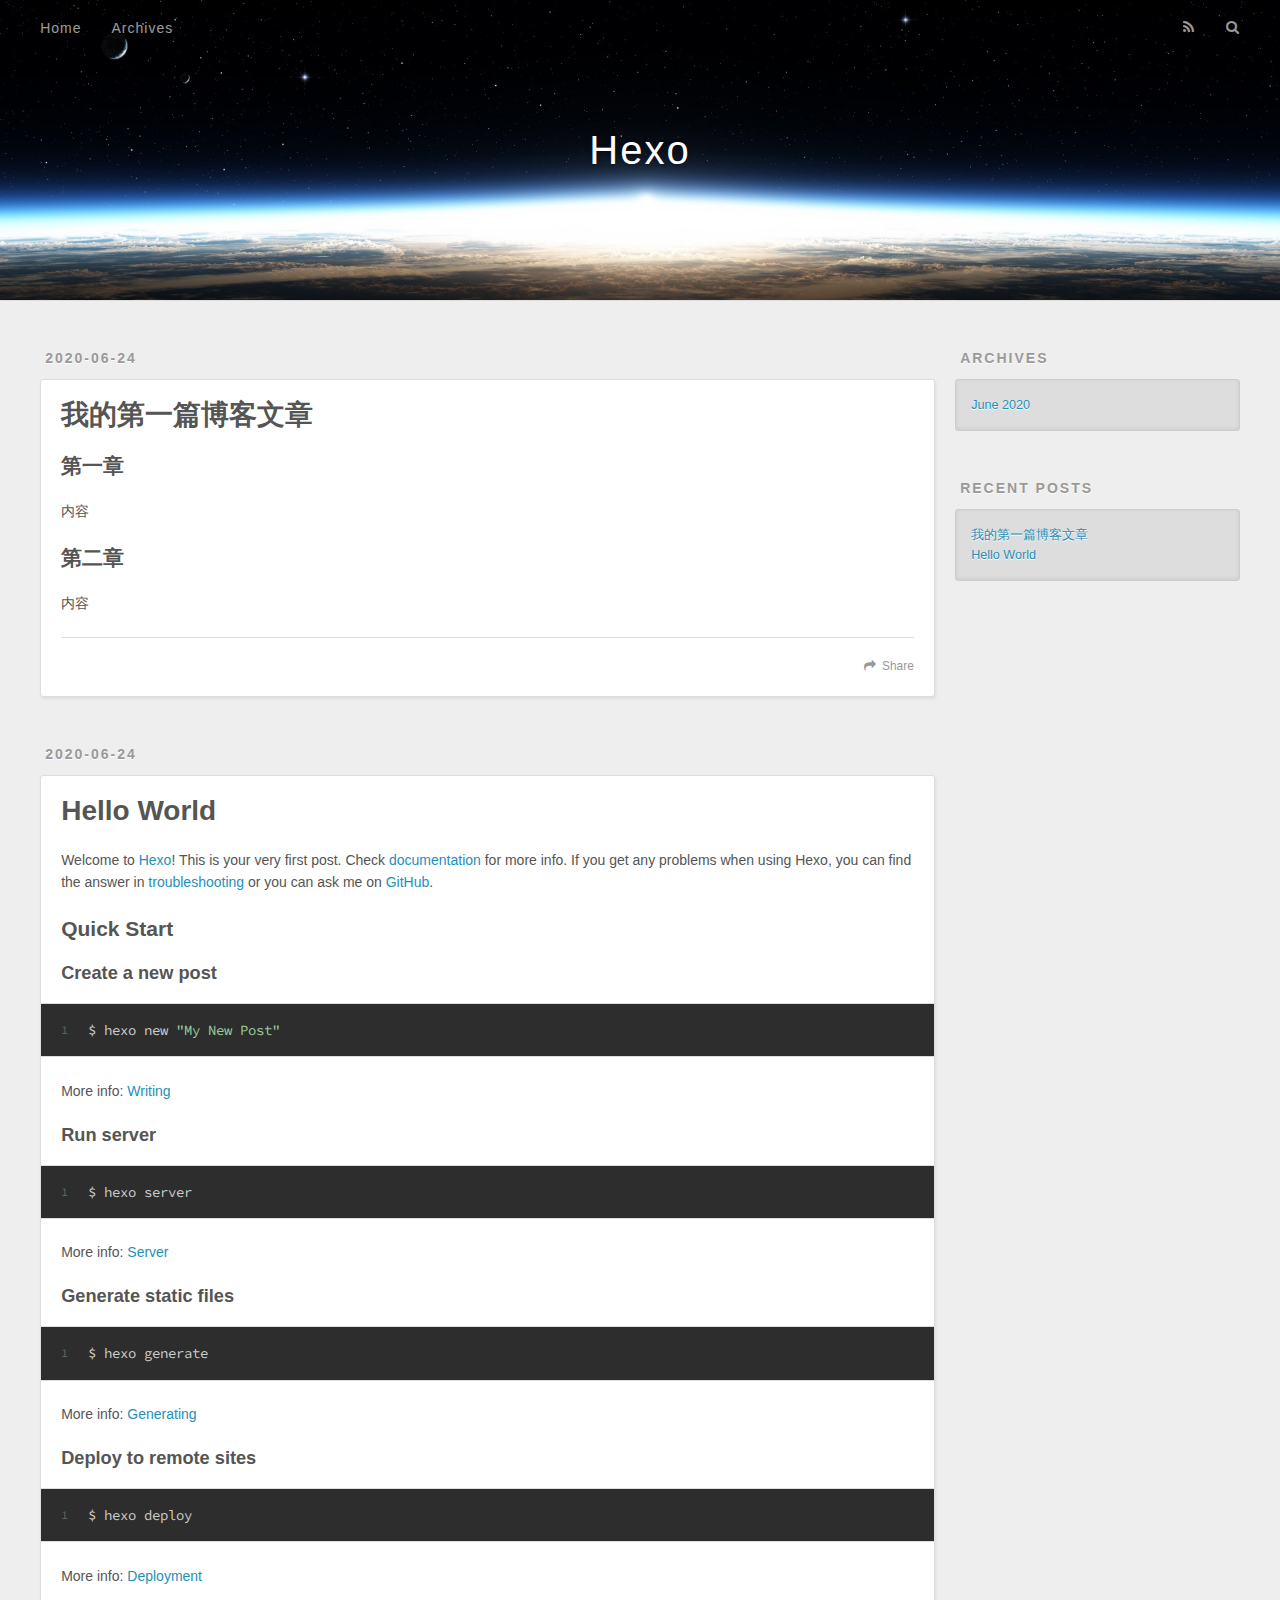
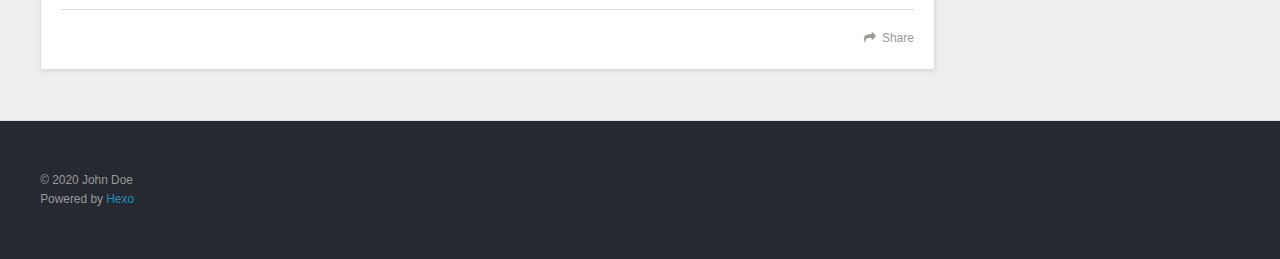
==== index.html @ 5ae136bf "Site updated: 2020-06-24 12:41:41" ====
<!DOCTYPE html>
<html>
<head>
  <meta charset="utf-8">
  

  
  <title>Hexo</title>
  <meta name="viewport" content="width=device-width, initial-scale=1, maximum-scale=1">
  <meta property="og:type" content="website">
<meta property="og:title" content="Hexo">
<meta property="og:url" content="http://yoursite.com/index.html">
<meta property="og:site_name" content="Hexo">
<meta property="og:locale" content="en_US">
<meta property="article:author" content="John Doe">
<meta name="twitter:card" content="summary">
  
    <link rel="alternate" href="/atom.xml" title="Hexo" type="application/atom+xml">
  
  
    <link rel="icon" href="/favicon.png">
  
  
    <link href="//fonts.googleapis.com/css?family=Source+Code+Pro" rel="stylesheet" type="text/css">
  
  
<link rel="stylesheet" href="/css/style.css">

<meta name="generator" content="Hexo 4.2.1"></head>

<body>
  <div id="container">
    <div id="wrap">
      <header id="header">
  <div id="banner"></div>
  <div id="header-outer" class="outer">
    <div id="header-title" class="inner">
      <h1 id="logo-wrap">
        <a href="/" id="logo">Hexo</a>
      </h1>
      
    </div>
    <div id="header-inner" class="inner">
      <nav id="main-nav">
        <a id="main-nav-toggle" class="nav-icon"></a>
        
          <a class="main-nav-link" href="/">Home</a>
        
          <a class="main-nav-link" href="/archives">Archives</a>
        
      </nav>
      <nav id="sub-nav">
        
          <a id="nav-rss-link" class="nav-icon" href="/atom.xml" title="RSS Feed"></a>
        
        <a id="nav-search-btn" class="nav-icon" title="Search"></a>
      </nav>
      <div id="search-form-wrap">
        <form action="//google.com/search" method="get" accept-charset="UTF-8" class="search-form"><input type="search" name="q" class="search-form-input" placeholder="Search"><button type="submit" class="search-form-submit">&#xF002;</button><input type="hidden" name="sitesearch" value="http://yoursite.com"></form>
      </div>
    </div>
  </div>
</header>
      <div class="outer">
        <section id="main">
  
    <article id="post-我的第一篇博客文章" class="article article-type-post" itemscope itemprop="blogPost">
  <div class="article-meta">
    <a href="/2020/06/24/%E6%88%91%E7%9A%84%E7%AC%AC%E4%B8%80%E7%AF%87%E5%8D%9A%E5%AE%A2%E6%96%87%E7%AB%A0/" class="article-date">
  <time datetime="2020-06-24T04:24:06.000Z" itemprop="datePublished">2020-06-24</time>
</a>
    
  </div>
  <div class="article-inner">
    
    
      <header class="article-header">
        
  
    <h1 itemprop="name">
      <a class="article-title" href="/2020/06/24/%E6%88%91%E7%9A%84%E7%AC%AC%E4%B8%80%E7%AF%87%E5%8D%9A%E5%AE%A2%E6%96%87%E7%AB%A0/">我的第一篇博客文章</a>
    </h1>
  

      </header>
    
    <div class="article-entry" itemprop="articleBody">
      
        <h2 id="第一章"><a href="#第一章" class="headerlink" title="第一章"></a>第一章</h2><p>内容</p>
<h2 id="第二章"><a href="#第二章" class="headerlink" title="第二章"></a>第二章</h2><p>内容</p>

      
    </div>
    <footer class="article-footer">
      <a data-url="http://yoursite.com/2020/06/24/%E6%88%91%E7%9A%84%E7%AC%AC%E4%B8%80%E7%AF%87%E5%8D%9A%E5%AE%A2%E6%96%87%E7%AB%A0/" data-id="ckbsuvhd70000g0tp2u8ted35" class="article-share-link">Share</a>
      
      
    </footer>
  </div>
  
</article>


  
    <article id="post-hello-world" class="article article-type-post" itemscope itemprop="blogPost">
  <div class="article-meta">
    <a href="/2020/06/24/hello-world/" class="article-date">
  <time datetime="2020-06-24T04:19:23.291Z" itemprop="datePublished">2020-06-24</time>
</a>
    
  </div>
  <div class="article-inner">
    
    
      <header class="article-header">
        
  
    <h1 itemprop="name">
      <a class="article-title" href="/2020/06/24/hello-world/">Hello World</a>
    </h1>
  

      </header>
    
    <div class="article-entry" itemprop="articleBody">
      
        <p>Welcome to <a href="https://hexo.io/" target="_blank" rel="noopener">Hexo</a>! This is your very first post. Check <a href="https://hexo.io/docs/" target="_blank" rel="noopener">documentation</a> for more info. If you get any problems when using Hexo, you can find the answer in <a href="https://hexo.io/docs/troubleshooting.html" target="_blank" rel="noopener">troubleshooting</a> or you can ask me on <a href="https://github.com/hexojs/hexo/issues" target="_blank" rel="noopener">GitHub</a>.</p>
<h2 id="Quick-Start"><a href="#Quick-Start" class="headerlink" title="Quick Start"></a>Quick Start</h2><h3 id="Create-a-new-post"><a href="#Create-a-new-post" class="headerlink" title="Create a new post"></a>Create a new post</h3><figure class="highlight bash"><table><tr><td class="gutter"><pre><span class="line">1</span><br></pre></td><td class="code"><pre><span class="line">$ hexo new <span class="string">"My New Post"</span></span><br></pre></td></tr></table></figure>

<p>More info: <a href="https://hexo.io/docs/writing.html" target="_blank" rel="noopener">Writing</a></p>
<h3 id="Run-server"><a href="#Run-server" class="headerlink" title="Run server"></a>Run server</h3><figure class="highlight bash"><table><tr><td class="gutter"><pre><span class="line">1</span><br></pre></td><td class="code"><pre><span class="line">$ hexo server</span><br></pre></td></tr></table></figure>

<p>More info: <a href="https://hexo.io/docs/server.html" target="_blank" rel="noopener">Server</a></p>
<h3 id="Generate-static-files"><a href="#Generate-static-files" class="headerlink" title="Generate static files"></a>Generate static files</h3><figure class="highlight bash"><table><tr><td class="gutter"><pre><span class="line">1</span><br></pre></td><td class="code"><pre><span class="line">$ hexo generate</span><br></pre></td></tr></table></figure>

<p>More info: <a href="https://hexo.io/docs/generating.html" target="_blank" rel="noopener">Generating</a></p>
<h3 id="Deploy-to-remote-sites"><a href="#Deploy-to-remote-sites" class="headerlink" title="Deploy to remote sites"></a>Deploy to remote sites</h3><figure class="highlight bash"><table><tr><td class="gutter"><pre><span class="line">1</span><br></pre></td><td class="code"><pre><span class="line">$ hexo deploy</span><br></pre></td></tr></table></figure>

<p>More info: <a href="https://hexo.io/docs/one-command-deployment.html" target="_blank" rel="noopener">Deployment</a></p>

      
    </div>
    <footer class="article-footer">
      <a data-url="http://yoursite.com/2020/06/24/hello-world/" data-id="ckbsuvhf20001g0tpdtbhhlde" class="article-share-link">Share</a>
      
      
    </footer>
  </div>
  
</article>


  


</section>
        
          <aside id="sidebar">
  
    

  
    

  
    
  
    
  <div class="widget-wrap">
    <h3 class="widget-title">Archives</h3>
    <div class="widget">
      <ul class="archive-list"><li class="archive-list-item"><a class="archive-list-link" href="/archives/2020/06/">June 2020</a></li></ul>
    </div>
  </div>


  
    
  <div class="widget-wrap">
    <h3 class="widget-title">Recent Posts</h3>
    <div class="widget">
      <ul>
        
          <li>
            <a href="/2020/06/24/%E6%88%91%E7%9A%84%E7%AC%AC%E4%B8%80%E7%AF%87%E5%8D%9A%E5%AE%A2%E6%96%87%E7%AB%A0/">我的第一篇博客文章</a>
          </li>
        
          <li>
            <a href="/2020/06/24/hello-world/">Hello World</a>
          </li>
        
      </ul>
    </div>
  </div>

  
</aside>
        
      </div>
      <footer id="footer">
  
  <div class="outer">
    <div id="footer-info" class="inner">
      &copy; 2020 John Doe<br>
      Powered by <a href="http://hexo.io/" target="_blank">Hexo</a>
    </div>
  </div>
</footer>
    </div>
    <nav id="mobile-nav">
  
    <a href="/" class="mobile-nav-link">Home</a>
  
    <a href="/archives" class="mobile-nav-link">Archives</a>
  
</nav>
    

<script src="//ajax.googleapis.com/ajax/libs/jquery/2.0.3/jquery.min.js"></script>


  
<link rel="stylesheet" href="/fancybox/jquery.fancybox.css">

  
<script src="/fancybox/jquery.fancybox.pack.js"></script>




<script src="/js/script.js"></script>




  </div>
</body>
</html>
---- css/style.css ----
body {
  width: 100%;
}
body:before,
body:after {
  content: "";
  display: table;
}
body:after {
  clear: both;
}
html,
body,
div,
span,
applet,
object,
iframe,
h1,
h2,
h3,
h4,
h5,
h6,
p,
blockquote,
pre,
a,
abbr,
acronym,
address,
big,
cite,
code,
del,
dfn,
em,
img,
ins,
kbd,
q,
s,
samp,
small,
strike,
strong,
sub,
sup,
tt,
var,
dl,
dt,
dd,
ol,
ul,
li,
fieldset,
form,
label,
legend,
table,
caption,
tbody,
tfoot,
thead,
tr,
th,
td {
  margin: 0;
  padding: 0;
  border: 0;
  outline: 0;
  font-weight: inherit;
  font-style: inherit;
  font-family: inherit;
  font-size: 100%;
  vertical-align: baseline;
}
body {
  line-height: 1;
  color: #000;
  background: #fff;
}
ol,
ul {
  list-style: none;
}
table {
  border-collapse: separate;
  border-spacing: 0;
  vertical-align: middle;
}
caption,
th,
td {
  text-align: left;
  font-weight: normal;
  vertical-align: middle;
}
a img {
  border: none;
}
input,
button {
  margin: 0;
  padding: 0;
}
input::-moz-focus-inner,
button::-moz-focus-inner {
  border: 0;
  padding: 0;
}
@font-face {
  font-family: FontAwesome;
  font-style: normal;
  font-weight: normal;
  src: url("fonts/fontawesome-webfont.eot?v=#4.0.3");
  src: url("fonts/fontawesome-webfont.eot?#iefix&v=#4.0.3") format("embedded-opentype"), url("fonts/fontawesome-webfont.woff?v=#4.0.3") format("woff"), url("fonts/fontawesome-webfont.ttf?v=#4.0.3") format("truetype"), url("fonts/fontawesome-webfont.svg#fontawesomeregular?v=#4.0.3") format("svg");
}
html,
body,
#container {
  height: 100%;
}
body {
  background: #eee;
  font: 14px -apple-system, BlinkMacSystemFont, "Segoe UI", "Roboto", "Oxygen", "Ubuntu", "Cantarell", "Fira Sans", "Droid Sans", "Helvetica Neue", sans-serif;
  -webkit-text-size-adjust: 100%;
}
.outer {
  max-width: 1220px;
  margin: 0 auto;
  padding: 0 20px;
}
.outer:before,
.outer:after {
  content: "";
  display: table;
}
.outer:after {
  clear: both;
}
.inner {
  display: inline;
  float: left;
  width: 98.33333333333333%;
  margin: 0 0.833333333333333%;
}
.left,
.alignleft {
  float: left;
}
.right,
.alignright {
  float: right;
}
.clear {
  clear: both;
}
#container {
  position: relative;
}
.mobile-nav-on {
  overflow: hidden;
}
#wrap {
  height: 100%;
  width: 100%;
  position: absolute;
  top: 0;
  left: 0;
  -webkit-transition: 0.2s ease-out;
  -moz-transition: 0.2s ease-out;
  -ms-transition: 0.2s ease-out;
  transition: 0.2s ease-out;
  z-index: 1;
  background: #eee;
}
.mobile-nav-on #wrap {
  left: 280px;
}
@media screen and (min-width: 768px) {
  #main {
    display: inline;
    float: left;
    width: 73.33333333333333%;
    margin: 0 0.833333333333333%;
  }
}
.article-date,
.article-category-link,
.archive-year,
.widget-title {
  text-decoration: none;
  text-transform: uppercase;
  letter-spacing: 2px;
  color: #999;
  margin-bottom: 1em;
  margin-left: 5px;
  line-height: 1em;
  text-shadow: 0 1px #fff;
  font-weight: bold;
}
.article-inner,
.archive-article-inner {
  background: #fff;
  -webkit-box-shadow: 1px 2px 3px #ddd;
  box-shadow: 1px 2px 3px #ddd;
  border: 1px solid #ddd;
  border-radius: 3px;
}
.article-entry h1,
.widget h1 {
  font-size: 2em;
}
.article-entry h2,
.widget h2 {
  font-size: 1.5em;
}
.article-entry h3,
.widget h3 {
  font-size: 1.3em;
}
.article-entry h4,
.widget h4 {
  font-size: 1.2em;
}
.article-entry h5,
.widget h5 {
  font-size: 1em;
}
.article-entry h6,
.widget h6 {
  font-size: 1em;
  color: #999;
}
.article-entry hr,
.widget hr {
  border: 1px dashed #ddd;
}
.article-entry strong,
.widget strong {
  font-weight: bold;
}
.article-entry em,
.widget em,
.article-entry cite,
.widget cite {
  font-style: italic;
}
.article-entry sup,
.widget sup,
.article-entry sub,
.widget sub {
  font-size: 0.75em;
  line-height: 0;
  position: relative;
  vertical-align: baseline;
}
.article-entry sup,
.widget sup {
  top: -0.5em;
}
.article-entry sub,
.widget sub {
  bottom: -0.2em;
}
.article-entry small,
.widget small {
  font-size: 0.85em;
}
.article-entry acronym,
.widget acronym,
.article-entry abbr,
.widget abbr {
  border-bottom: 1px dotted;
}
.article-entry ul,
.widget ul,
.article-entry ol,
.widget ol,
.article-entry dl,
.widget dl {
  margin: 0 20px;
  line-height: 1.6em;
}
.article-entry ul ul,
.widget ul ul,
.article-entry ol ul,
.widget ol ul,
.article-entry ul ol,
.widget ul ol,
.article-entry ol ol,
.widget ol ol {
  margin-top: 0;
  margin-bottom: 0;
}
.article-entry ul,
.widget ul {
  list-style: disc;
}
.article-entry ol,
.widget ol {
  list-style: decimal;
}
.article-entry dt,
.widget dt {
  font-weight: bold;
}
#header {
  height: 300px;
  position: relative;
  border-bottom: 1px solid #ddd;
}
#header:before,
#header:after {
  content: "";
  position: absolute;
  left: 0;
  right: 0;
  height: 40px;
}
#header:before {
  top: 0;
  background: -webkit-linear-gradient(rgba(0,0,0,0.2), transparent);
  background: -moz-linear-gradient(rgba(0,0,0,0.2), transparent);
  background: -ms-linear-gradient(rgba(0,0,0,0.2), transparent);
  background: linear-gradient(rgba(0,0,0,0.2), transparent);
}
#header:after {
  bottom: 0;
  background: -webkit-linear-gradient(transparent, rgba(0,0,0,0.2));
  background: -moz-linear-gradient(transparent, rgba(0,0,0,0.2));
  background: -ms-linear-gradient(transparent, rgba(0,0,0,0.2));
  background: linear-gradient(transparent, rgba(0,0,0,0.2));
}
#header-outer {
  height: 100%;
  position: relative;
}
#header-inner {
  position: relative;
  overflow: hidden;
}
#banner {
  position: absolute;
  top: 0;
  left: 0;
  width: 100%;
  height: 100%;
  background: url("images/banner.jpg") center #000;
  -webkit-background-size: cover;
  -moz-background-size: cover;
  background-size: cover;
  z-index: -1;
}
#header-title {
  text-align: center;
  height: 40px;
  position: absolute;
  top: 50%;
  left: 0;
  margin-top: -20px;
}
#logo,
#subtitle {
  text-decoration: none;
  color: #fff;
  font-weight: 300;
  text-shadow: 0 1px 4px rgba(0,0,0,0.3);
}
#logo {
  font-size: 40px;
  line-height: 40px;
  letter-spacing: 2px;
}
#subtitle {
  font-size: 16px;
  line-height: 16px;
  letter-spacing: 1px;
}
#subtitle-wrap {
  margin-top: 16px;
}
#main-nav {
  float: left;
  margin-left: -15px;
}
.nav-icon,
.main-nav-link {
  float: left;
  color: #fff;
  opacity: 0.6;
  text-decoration: none;
  text-shadow: 0 1px rgba(0,0,0,0.2);
  -webkit-transition: opacity 0.2s;
  -moz-transition: opacity 0.2s;
  -ms-transition: opacity 0.2s;
  transition: opacity 0.2s;
  display: block;
  padding: 20px 15px;
}
.nav-icon:hover,
.main-nav-link:hover {
  opacity: 1;
}
.nav-icon {
  font-family: FontAwesome;
  text-align: center;
  font-size: 14px;
  width: 14px;
  height: 14px;
  padding: 20px 15px;
  position: relative;
  cursor: pointer;
}
.main-nav-link {
  font-weight: 300;
  letter-spacing: 1px;
}
@media screen and (max-width: 479px) {
  .main-nav-link {
    display: none;
  }
}
#main-nav-toggle {
  display: none;
}
#main-nav-toggle:before {
  content: "\f0c9";
}
@media screen and (max-width: 479px) {
  #main-nav-toggle {
    display: block;
  }
}
#sub-nav {
  float: right;
  margin-right: -15px;
}
#nav-rss-link:before {
  content: "\f09e";
}
#nav-search-btn:before {
  content: "\f002";
}
#search-form-wrap {
  position: absolute;
  top: 15px;
  width: 150px;
  height: 30px;
  right: -150px;
  opacity: 0;
  -webkit-transition: 0.2s ease-out;
  -moz-transition: 0.2s ease-out;
  -ms-transition: 0.2s ease-out;
  transition: 0.2s ease-out;
}
#search-form-wrap.on {
  opacity: 1;
  right: 0;
}
@media screen and (max-width: 479px) {
  #search-form-wrap {
    width: 100%;
    right: -100%;
  }
}
.search-form {
  position: absolute;
  top: 0;
  left: 0;
  right: 0;
  background: #fff;
  padding: 5px 15px;
  border-radius: 15px;
  -webkit-box-shadow: 0 0 10px rgba(0,0,0,0.3);
  box-shadow: 0 0 10px rgba(0,0,0,0.3);
}
.search-form-input {
  border: none;
  background: none;
  color: #555;
  width: 100%;
  font: 13px -apple-system, BlinkMacSystemFont, "Segoe UI", "Roboto", "Oxygen", "Ubuntu", "Cantarell", "Fira Sans", "Droid Sans", "Helvetica Neue", sans-serif;
  outline: none;
}
.search-form-input::-webkit-search-results-decoration,
.search-form-input::-webkit-search-cancel-button {
  -webkit-appearance: none;
}
.search-form-submit {
  position: absolute;
  top: 50%;
  right: 10px;
  margin-top: -7px;
  font: 13px FontAwesome;
  border: none;
  background: none;
  color: #bbb;
  cursor: pointer;
}
.search-form-submit:hover,
.search-form-submit:focus {
  color: #777;
}
.article {
  margin: 50px 0;
}
.article-inner {
  overflow: hidden;
}
.article-meta:before,
.article-meta:after {
  content: "";
  display: table;
}
.article-meta:after {
  clear: both;
}
.article-date {
  float: left;
}
.article-category {
  float: left;
  line-height: 1em;
  color: #ccc;
  text-shadow: 0 1px #fff;
  margin-left: 8px;
}
.article-category:before {
  content: "\2022";
}
.article-category-link {
  margin: 0 12px 1em;
}
.article-header {
  padding: 20px 20px 0;
}
.article-title {
  text-decoration: none;
  font-size: 2em;
  font-weight: bold;
  color: #555;
  line-height: 1.1em;
  -webkit-transition: color 0.2s;
  -moz-transition: color 0.2s;
  -ms-transition: color 0.2s;
  transition: color 0.2s;
}
a.article-title:hover {
  color: #258fb8;
}
.article-entry {
  color: #555;
  padding: 0 20px;
}
.article-entry:before,
.article-entry:after {
  content: "";
  display: table;
}
.article-entry:after {
  clear: both;
}
.article-entry p,
.article-entry table {
  line-height: 1.6em;
  margin: 1.6em 0;
}
.article-entry h1,
.article-entry h2,
.article-entry h3,
.article-entry h4,
.article-entry h5,
.article-entry h6 {
  font-weight: bold;
}
.article-entry h1,
.article-entry h2,
.article-entry h3,
.article-entry h4,
.article-entry h5,
.article-entry h6 {
  line-height: 1.1em;
  margin: 1.1em 0;
}
.article-entry a {
  color: #258fb8;
  text-decoration: none;
}
.article-entry a:hover {
  text-decoration: underline;
}
.article-entry ul,
.article-entry ol,
.article-entry dl {
  margin-top: 1.6em;
  margin-bottom: 1.6em;
}
.article-entry img,
.article-entry video {
  max-width: 100%;
  height: auto;
  display: block;
  margin: auto;
}
.article-entry iframe {
  border: none;
}
.article-entry table {
  width: 100%;
  border-collapse: collapse;
  border-spacing: 0;
}
.article-entry th {
  font-weight: bold;
  border-bottom: 3px solid #ddd;
  padding-bottom: 0.5em;
}
.article-entry td {
  border-bottom: 1px solid #ddd;
  padding: 10px 0;
}
.article-entry blockquote {
  font-family: Georgia, "Times New Roman", serif;
  font-size: 1.4em;
  margin: 1.6em 20px;
  text-align: center;
}
.article-entry blockquote footer {
  font-size: 14px;
  margin: 1.6em 0;
  font-family: -apple-system, BlinkMacSystemFont, "Segoe UI", "Roboto", "Oxygen", "Ubuntu", "Cantarell", "Fira Sans", "Droid Sans", "Helvetica Neue", sans-serif;
}
.article-entry blockquote footer cite:before {
  content: "—";
  padding: 0 0.5em;
}
.article-entry .pullquote {
  text-align: left;
  width: 45%;
  margin: 0;
}
.article-entry .pullquote.left {
  margin-left: 0.5em;
  margin-right: 1em;
}
.article-entry .pullquote.right {
  margin-right: 0.5em;
  margin-left: 1em;
}
.article-entry .caption {
  color: #999;
  display: block;
  font-size: 0.9em;
  margin-top: 0.5em;
  position: relative;
  text-align: center;
}
.article-entry .video-container {
  position: relative;
  padding-top: 56.25%;
  height: 0;
  overflow: hidden;
}
.article-entry .video-container iframe,
.article-entry .video-container object,
.article-entry .video-container embed {
  position: absolute;
  top: 0;
  left: 0;
  width: 100%;
  height: 100%;
  margin-top: 0;
}
.article-more-link a {
  display: inline-block;
  line-height: 1em;
  padding: 6px 15px;
  border-radius: 15px;
  background: #eee;
  color: #999;
  text-shadow: 0 1px #fff;
  text-decoration: none;
}
.article-more-link a:hover {
  background: #258fb8;
  color: #fff;
  text-decoration: none;
  text-shadow: 0 1px #1e7293;
}
.article-footer {
  font-size: 0.85em;
  line-height: 1.6em;
  border-top: 1px solid #ddd;
  padding-top: 1.6em;
  margin: 0 20px 20px;
}
.article-footer:before,
.article-footer:after {
  content: "";
  display: table;
}
.article-footer:after {
  clear: both;
}
.article-footer a {
  color: #999;
  text-decoration: none;
}
.article-footer a:hover {
  color: #555;
}
.article-tag-list-item {
  float: left;
  margin-right: 10px;
}
.article-tag-list-link:before {
  content: "#";
}
.article-comment-link {
  float: right;
}
.article-comment-link:before {
  content: "\f075";
  font-family: FontAwesome;
  padding-right: 8px;
}
.article-share-link {
  cursor: pointer;
  float: right;
  margin-left: 20px;
}
.article-share-link:before {
  content: "\f064";
  font-family: FontAwesome;
  padding-right: 6px;
}
#article-nav {
  position: relative;
}
#article-nav:before,
#article-nav:after {
  content: "";
  display: table;
}
#article-nav:after {
  clear: both;
}
@media screen and (min-width: 768px) {
  #article-nav {
    margin: 50px 0;
  }
  #article-nav:before {
    width: 8px;
    height: 8px;
    position: absolute;
    top: 50%;
    left: 50%;
    margin-top: -4px;
    margin-left: -4px;
    content: "";
    border-radius: 50%;
    background: #ddd;
    -webkit-box-shadow: 0 1px 2px #fff;
    box-shadow: 0 1px 2px #fff;
  }
}
.article-nav-link-wrap {
  text-decoration: none;
  text-shadow: 0 1px #fff;
  color: #999;
  -webkit-box-sizing: border-box;
  -moz-box-sizing: border-box;
  box-sizing: border-box;
  margin-top: 50px;
  text-align: center;
  display: block;
}
.article-nav-link-wrap:hover {
  color: #555;
}
@media screen and (min-width: 768px) {
  .article-nav-link-wrap {
    width: 50%;
    margin-top: 0;
  }
}
@media screen and (min-width: 768px) {
  #article-nav-newer {
    float: left;
    text-align: right;
    padding-right: 20px;
  }
}
@media screen and (min-width: 768px) {
  #article-nav-older {
    float: right;
    text-align: left;
    padding-left: 20px;
  }
}
.article-nav-caption {
  text-transform: uppercase;
  letter-spacing: 2px;
  color: #ddd;
  line-height: 1em;
  font-weight: bold;
}
#article-nav-newer .article-nav-caption {
  margin-right: -2px;
}
.article-nav-title {
  font-size: 0.85em;
  line-height: 1.6em;
  margin-top: 0.5em;
}
.article-share-box {
  position: absolute;
  display: none;
  background: #fff;
  -webkit-box-shadow: 1px 2px 10px rgba(0,0,0,0.2);
  box-shadow: 1px 2px 10px rgba(0,0,0,0.2);
  border-radius: 3px;
  margin-left: -145px;
  overflow: hidden;
  z-index: 1;
}
.article-share-box.on {
  display: block;
}
.article-share-input {
  width: 100%;
  background: none;
  -webkit-box-sizing: border-box;
  -moz-box-sizing: border-box;
  box-sizing: border-box;
  font: 14px -apple-system, BlinkMacSystemFont, "Segoe UI", "Roboto", "Oxygen", "Ubuntu", "Cantarell", "Fira Sans", "Droid Sans", "Helvetica Neue", sans-serif;
  padding: 0 15px;
  color: #555;
  outline: none;
  border: 1px solid #ddd;
  border-radius: 3px 3px 0 0;
  height: 36px;
  line-height: 36px;
}
.article-share-links {
  background: #eee;
}
.article-share-links:before,
.article-share-links:after {
  content: "";
  display: table;
}
.article-share-links:after {
  clear: both;
}
.article-share-twitter,
.article-share-facebook,
.article-share-pinterest,
.article-share-google {
  width: 50px;
  height: 36px;
  display: block;
  float: left;
  position: relative;
  color: #999;
  text-shadow: 0 1px #fff;
}
.article-share-twitter:before,
.article-share-facebook:before,
.article-share-pinterest:before,
.article-share-google:before {
  font-size: 20px;
  font-family: FontAwesome;
  width: 20px;
  height: 20px;
  position: absolute;
  top: 50%;
  left: 50%;
  margin-top: -10px;
  margin-left: -10px;
  text-align: center;
}
.article-share-twitter:hover,
.article-share-facebook:hover,
.article-share-pinterest:hover,
.article-share-google:hover {
  color: #fff;
}
.article-share-twitter:before {
  content: "\f099";
}
.article-share-twitter:hover {
  background: #00aced;
  text-shadow: 0 1px #008abe;
}
.article-share-facebook:before {
  content: "\f09a";
}
.article-share-facebook:hover {
  background: #3b5998;
  text-shadow: 0 1px #2f477a;
}
.article-share-pinterest:before {
  content: "\f0d2";
}
.article-share-pinterest:hover {
  background: #cb2027;
  text-shadow: 0 1px #a21a1f;
}
.article-share-google:before {
  content: "\f0d5";
}
.article-share-google:hover {
  background: #dd4b39;
  text-shadow: 0 1px #be3221;
}
.article-gallery {
  background: #000;
  position: relative;
}
.article-gallery-photos {
  position: relative;
  overflow: hidden;
}
.article-gallery-img {
  display: none;
  max-width: 100%;
}
.article-gallery-img:first-child {
  display: block;
}
.article-gallery-img.loaded {
  position: absolute;
  display: block;
}
.article-gallery-img img {
  display: block;
  max-width: 100%;
  margin: 0 auto;
}
#comments {
  background: #fff;
  -webkit-box-shadow: 1px 2px 3px #ddd;
  box-shadow: 1px 2px 3px #ddd;
  padding: 20px;
  border: 1px solid #ddd;
  border-radius: 3px;
  margin: 50px 0;
}
#comments a {
  color: #258fb8;
}
.archives-wrap {
  margin: 50px 0;
}
.archives:before,
.archives:after {
  content: "";
  display: table;
}
.archives:after {
  clear: both;
}
.archive-year-wrap {
  margin-bottom: 1em;
}
.archives {
  -webkit-column-gap: 10px;
  -moz-column-gap: 10px;
  column-gap: 10px;
}
@media screen and (min-width: 480px) and (max-width: 767px) {
  .archives {
    -webkit-column-count: 2;
    -moz-column-count: 2;
    column-count: 2;
  }
}
@media screen and (min-width: 768px) {
  .archives {
    -webkit-column-count: 3;
    -moz-column-count: 3;
    column-count: 3;
  }
}
.archive-article {
  -webkit-column-break-inside: avoid;
  page-break-inside: avoid;
  overflow: hidden;
  break-inside: avoid-column;
}
.archive-article-inner {
  padding: 10px;
  margin-bottom: 15px;
}
.archive-article-title {
  text-decoration: none;
  font-weight: bold;
  color: #555;
  -webkit-transition: color 0.2s;
  -moz-transition: color 0.2s;
  -ms-transition: color 0.2s;
  transition: color 0.2s;
  line-height: 1.6em;
}
.archive-article-title:hover {
  color: #258fb8;
}
.archive-article-footer {
  margin-top: 1em;
}
.archive-article-date {
  color: #999;
  text-decoration: none;
  font-size: 0.85em;
  line-height: 1em;
  margin-bottom: 0.5em;
  display: block;
}
#page-nav {
  margin: 50px auto;
  background: #fff;
  -webkit-box-shadow: 1px 2px 3px #ddd;
  box-shadow: 1px 2px 3px #ddd;
  border: 1px solid #ddd;
  border-radius: 3px;
  text-align: center;
  color: #999;
  overflow: hidden;
}
#page-nav:before,
#page-nav:after {
  content: "";
  display: table;
}
#page-nav:after {
  clear: both;
}
#page-nav a,
#page-nav span {
  padding: 10px 20px;
  line-height: 1;
  height: 2ex;
}
#page-nav a {
  color: #999;
  text-decoration: none;
}
#page-nav a:hover {
  background: #999;
  color: #fff;
}
#page-nav .prev {
  float: left;
}
#page-nav .next {
  float: right;
}
#page-nav .page-number {
  display: inline-block;
}
@media screen and (max-width: 479px) {
  #page-nav .page-number {
    display: none;
  }
}
#page-nav .current {
  color: #555;
  font-weight: bold;
}
#page-nav .space {
  color: #ddd;
}
#footer {
  background: #262a30;
  padding: 50px 0;
  border-top: 1px solid #ddd;
  color: #999;
}
#footer a {
  color: #258fb8;
  text-decoration: none;
}
#footer a:hover {
  text-decoration: underline;
}
#footer-info {
  line-height: 1.6em;
  font-size: 0.85em;
}
.article-entry pre,
.article-entry .highlight {
  background: #2d2d2d;
  margin: 0 -20px;
  padding: 15px 20px;
  border-style: solid;
  border-color: #ddd;
  border-width: 1px 0;
  overflow: auto;
  color: #ccc;
  line-height: 22.400000000000002px;
}
.article-entry .highlight .gutter pre,
.article-entry .gist .gist-file .gist-data .line-numbers {
  color: #666;
  font-size: 0.85em;
}
.article-entry pre,
.article-entry code {
  font-family: "Source Code Pro", Consolas, Monaco, Menlo, Consolas, monospace;
}
.article-entry code {
  background: #eee;
  text-shadow: 0 1px #fff;
  padding: 0 0.3em;
}
.article-entry pre code {
  background: none;
  text-shadow: none;
  padding: 0;
}
.article-entry .highlight pre {
  border: none;
  margin: 0;
  padding: 0;
}
.article-entry .highlight table {
  margin: 0;
  width: auto;
}
.article-entry .highlight td {
  border: none;
  padding: 0;
}
.article-entry .highlight figcaption {
  font-size: 0.85em;
  color: #999;
  line-height: 1em;
  margin-bottom: 1em;
}
.article-entry .highlight figcaption:before,
.article-entry .highlight figcaption:after {
  content: "";
  display: table;
}
.article-entry .highlight figcaption:after {
  clear: both;
}
.article-entry .highlight figcaption a {
  float: right;
}
.article-entry .highlight .gutter pre {
  text-align: right;
  padding-right: 20px;
}
.article-entry .highlight .line {
  height: 22.400000000000002px;
}
.article-entry .highlight .line.marked {
  background: #515151;
}
.article-entry .gist {
  margin: 0 -20px;
  border-style: solid;
  border-color: #ddd;
  border-width: 1px 0;
  background: #2d2d2d;
  padding: 15px 20px 15px 0;
}
.article-entry .gist .gist-file {
  border: none;
  font-family: "Source Code Pro", Consolas, Monaco, Menlo, Consolas, monospace;
  margin: 0;
}
.article-entry .gist .gist-file .gist-data {
  background: none;
  border: none;
}
.article-entry .gist .gist-file .gist-data .line-numbers {
  background: none;
  border: none;
  padding: 0 20px 0 0;
}
.article-entry .gist .gist-file .gist-data .line-data {
  padding: 0 !important;
}
.article-entry .gist .gist-file .highlight {
  margin: 0;
  padding: 0;
  border: none;
}
.article-entry .gist .gist-file .gist-meta {
  background: #2d2d2d;
  color: #999;
  font: 0.85em -apple-system, BlinkMacSystemFont, "Segoe UI", "Roboto", "Oxygen", "Ubuntu", "Cantarell", "Fira Sans", "Droid Sans", "Helvetica Neue", sans-serif;
  text-shadow: 0 0;
  padding: 0;
  margin-top: 1em;
  margin-left: 20px;
}
.article-entry .gist .gist-file .gist-meta a {
  color: #258fb8;
  font-weight: normal;
}
.article-entry .gist .gist-file .gist-meta a:hover {
  text-decoration: underline;
}
pre .comment,
pre .title {
  color: #999;
}
pre .variable,
pre .attribute,
pre .tag,
pre .regexp,
pre .ruby .constant,
pre .xml .tag .title,
pre .xml .pi,
pre .xml .doctype,
pre .html .doctype,
pre .css .id,
pre .css .class,
pre .css .pseudo {
  color: #f2777a;
}
pre .number,
pre .preprocessor,
pre .built_in,
pre .literal,
pre .params,
pre .constant {
  color: #f99157;
}
pre .class,
pre .ruby .class .title,
pre .css .rules .attribute {
  color: #9c9;
}
pre .string,
pre .value,
pre .inheritance,
pre .header,
pre .ruby .symbol,
pre .xml .cdata {
  color: #9c9;
}
pre .css .hexcolor {
  color: #6cc;
}
pre .function,
pre .python .decorator,
pre .python .title,
pre .ruby .function .title,
pre .ruby .title .keyword,
pre .perl .sub,
pre .javascript .title,
pre .coffeescript .title {
  color: #69c;
}
pre .keyword,
pre .javascript .function {
  color: #c9c;
}
@media screen and (max-width: 479px) {
  #mobile-nav {
    position: absolute;
    top: 0;
    left: 0;
    width: 280px;
    height: 100%;
    background: #191919;
    border-right: 1px solid #fff;
  }
}
@media screen and (max-width: 479px) {
  .mobile-nav-link {
    display: block;
    color: #999;
    text-decoration: none;
    padding: 15px 20px;
    font-weight: bold;
  }
  .mobile-nav-link:hover {
    color: #fff;
  }
}
@media screen and (min-width: 768px) {
  #sidebar {
    display: inline;
    float: left;
    width: 23.333333333333332%;
    margin: 0 0.833333333333333%;
  }
}
.widget-wrap {
  margin: 50px 0;
}
.widget {
  color: #777;
  text-shadow: 0 1px #fff;
  background: #ddd;
  -webkit-box-shadow: 0 -1px 4px #ccc inset;
  box-shadow: 0 -1px 4px #ccc inset;
  border: 1px solid #ccc;
  padding: 15px;
  border-radius: 3px;
}
.widget a {
  color: #258fb8;
  text-decoration: none;
}
.widget a:hover {
  text-decoration: underline;
}
.widget ul ul,
.widget ol ul,
.widget dl ul,
.widget ul ol,
.widget ol ol,
.widget dl ol,
.widget ul dl,
.widget ol dl,
.widget dl dl {
  margin-left: 15px;
  list-style: disc;
}
.widget {
  line-height: 1.6em;
  word-wrap: break-word;
  font-size: 0.9em;
}
.widget ul,
.widget ol {
  list-style: none;
  margin: 0;
}
.widget ul ul,
.widget ol ul,
.widget ul ol,
.widget ol ol {
  margin: 0 20px;
}
.widget ul ul,
.widget ol ul {
  list-style: disc;
}
.widget ul ol,
.widget ol ol {
  list-style: decimal;
}
.category-list-count,
.tag-list-count,
.archive-list-count {
  padding-left: 5px;
  color: #999;
  font-size: 0.85em;
}
.category-list-count:before,
.tag-list-count:before,
.archive-list-count:before {
  content: "(";
}
.category-list-count:after,
.tag-list-count:after,
.archive-list-count:after {
  content: ")";
}
.tagcloud a {
  margin-right: 5px;
  display: inline-block;
}
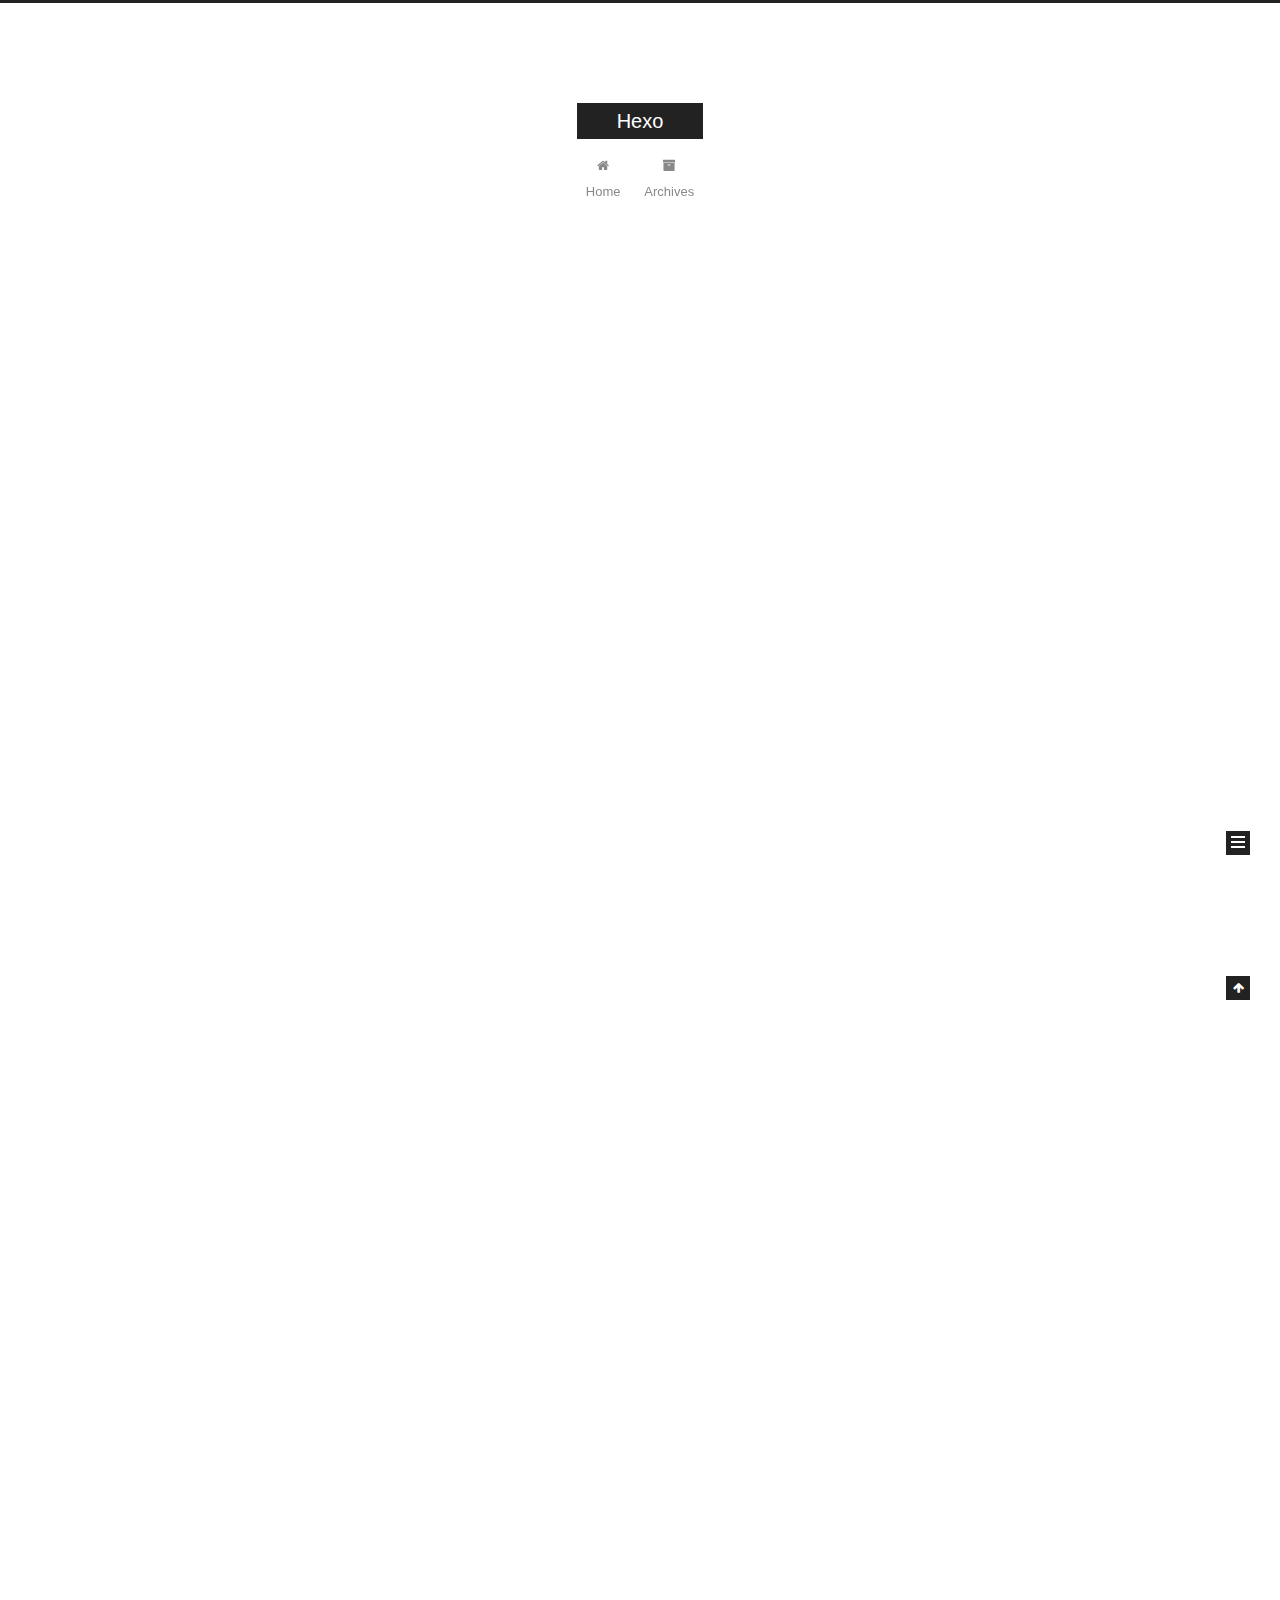
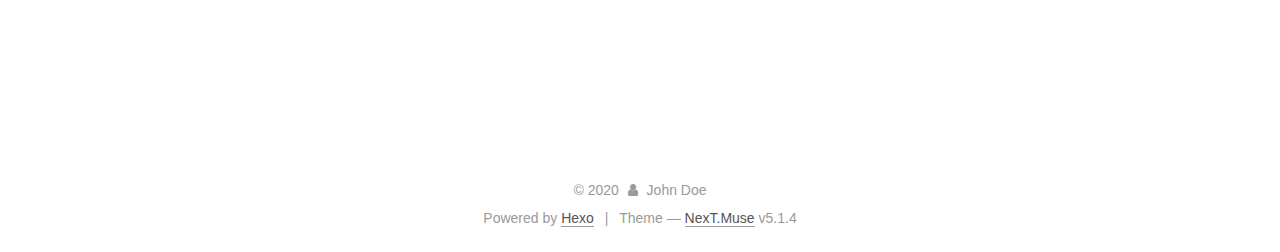
==== commit b655ad3d: "Site updated: 2020-06-24 13:16:06" ====
--- a/index.html
+++ b/index.html
@@ -1,238 +1,741 @@
 <!DOCTYPE html>
-<html>
+
+
+
+  
+
+
+<html class="theme-next muse use-motion" lang="en">
 <head>
-  <meta charset="utf-8">
-  
-
-  
-  <title>Hexo</title>
-  <meta name="viewport" content="width=device-width, initial-scale=1, maximum-scale=1">
-  <meta property="og:type" content="website">
+  <meta charset="UTF-8"/>
+<meta http-equiv="X-UA-Compatible" content="IE=edge" />
+<meta name="viewport" content="width=device-width, initial-scale=1, maximum-scale=1"/>
+<meta name="theme-color" content="#222">
+
+
+
+
+
+
+
+
+
+<meta http-equiv="Cache-Control" content="no-transform" />
+<meta http-equiv="Cache-Control" content="no-siteapp" />
+
+
+
+
+
+
+
+
+
+
+
+
+
+
+
+
+  
+  
+  <link href="/lib/fancybox/source/jquery.fancybox.css?v=2.1.5" rel="stylesheet" type="text/css" />
+
+
+
+
+
+
+
+<link href="/lib/font-awesome/css/font-awesome.min.css?v=4.6.2" rel="stylesheet" type="text/css" />
+
+<link href="/css/main.css?v=5.1.4" rel="stylesheet" type="text/css" />
+
+
+  <link rel="apple-touch-icon" sizes="180x180" href="/images/apple-touch-icon-next.png?v=5.1.4">
+
+
+  <link rel="icon" type="image/png" sizes="32x32" href="/images/favicon-32x32-next.png?v=5.1.4">
+
+
+  <link rel="icon" type="image/png" sizes="16x16" href="/images/favicon-16x16-next.png?v=5.1.4">
+
+
+  <link rel="mask-icon" href="/images/logo.svg?v=5.1.4" color="#222">
+
+
+
+
+
+  <meta name="keywords" content="Hexo, NexT" />
+
+
+
+
+
+
+
+
+
+
+<meta property="og:type" content="website">
 <meta property="og:title" content="Hexo">
 <meta property="og:url" content="http://yoursite.com/index.html">
 <meta property="og:site_name" content="Hexo">
 <meta property="og:locale" content="en_US">
 <meta property="article:author" content="John Doe">
 <meta name="twitter:card" content="summary">
-  
-    <link rel="alternate" href="/atom.xml" title="Hexo" type="application/atom+xml">
-  
-  
-    <link rel="icon" href="/favicon.png">
-  
-  
-    <link href="//fonts.googleapis.com/css?family=Source+Code+Pro" rel="stylesheet" type="text/css">
-  
-  
-<link rel="stylesheet" href="/css/style.css">
+
+
+
+<script type="text/javascript" id="hexo.configurations">
+  var NexT = window.NexT || {};
+  var CONFIG = {
+    root: '/',
+    scheme: 'Muse',
+    version: '5.1.4',
+    sidebar: {"position":"left","display":"post","offset":12,"b2t":false,"scrollpercent":false,"onmobile":false},
+    fancybox: true,
+    tabs: true,
+    motion: {"enable":true,"async":false,"transition":{"post_block":"fadeIn","post_header":"slideDownIn","post_body":"slideDownIn","coll_header":"slideLeftIn","sidebar":"slideUpIn"}},
+    duoshuo: {
+      userId: '0',
+      author: 'Author'
+    },
+    algolia: {
+      applicationID: '',
+      apiKey: '',
+      indexName: '',
+      hits: {"per_page":10},
+      labels: {"input_placeholder":"Search for Posts","hits_empty":"We didn't find any results for the search: ${query}","hits_stats":"${hits} results found in ${time} ms"}
+    }
+  };
+</script>
+
+
+
+  <link rel="canonical" href="http://yoursite.com/"/>
+
+
+
+
+
+  <title>Hexo</title>
+  
+
+
+
+
+
+
+
 
 <meta name="generator" content="Hexo 4.2.1"></head>
 
-<body>
-  <div id="container">
-    <div id="wrap">
-      <header id="header">
-  <div id="banner"></div>
-  <div id="header-outer" class="outer">
-    <div id="header-title" class="inner">
-      <h1 id="logo-wrap">
-        <a href="/" id="logo">Hexo</a>
-      </h1>
-      
+<body itemscope itemtype="http://schema.org/WebPage" lang="en">
+
+  
+  
+    
+  
+
+  <div class="container sidebar-position-left 
+  page-home">
+    <div class="headband"></div>
+
+    <header id="header" class="header" itemscope itemtype="http://schema.org/WPHeader">
+      <div class="header-inner"><div class="site-brand-wrapper">
+  <div class="site-meta ">
+    
+
+    <div class="custom-logo-site-title">
+      <a href="/"  class="brand" rel="start">
+        <span class="logo-line-before"><i></i></span>
+        <span class="site-title">Hexo</span>
+        <span class="logo-line-after"><i></i></span>
+      </a>
     </div>
-    <div id="header-inner" class="inner">
-      <nav id="main-nav">
-        <a id="main-nav-toggle" class="nav-icon"></a>
-        
-          <a class="main-nav-link" href="/">Home</a>
-        
-          <a class="main-nav-link" href="/archives">Archives</a>
-        
-      </nav>
-      <nav id="sub-nav">
-        
-          <a id="nav-rss-link" class="nav-icon" href="/atom.xml" title="RSS Feed"></a>
-        
-        <a id="nav-search-btn" class="nav-icon" title="Search"></a>
-      </nav>
-      <div id="search-form-wrap">
-        <form action="//google.com/search" method="get" accept-charset="UTF-8" class="search-form"><input type="search" name="q" class="search-form-input" placeholder="Search"><button type="submit" class="search-form-submit">&#xF002;</button><input type="hidden" name="sitesearch" value="http://yoursite.com"></form>
-      </div>
+      
+        <p class="site-subtitle"></p>
+      
+  </div>
+
+  <div class="site-nav-toggle">
+    <button>
+      <span class="btn-bar"></span>
+      <span class="btn-bar"></span>
+      <span class="btn-bar"></span>
+    </button>
+  </div>
+</div>
+
+<nav class="site-nav">
+  
+
+  
+    <ul id="menu" class="menu">
+      
+        
+        <li class="menu-item menu-item-home">
+          <a href="/%20" rel="section">
+            
+              <i class="menu-item-icon fa fa-fw fa-home"></i> <br />
+            
+            Home
+          </a>
+        </li>
+      
+        
+        <li class="menu-item menu-item-archives">
+          <a href="/archives/%20" rel="section">
+            
+              <i class="menu-item-icon fa fa-fw fa-archive"></i> <br />
+            
+            Archives
+          </a>
+        </li>
+      
+
+      
+    </ul>
+  
+
+  
+</nav>
+
+
+
+ </div>
+    </header>
+
+    <main id="main" class="main">
+      <div class="main-inner">
+        <div class="content-wrap">
+          <div id="content" class="content">
+            
+  <section id="posts" class="posts-expand">
+    
+      
+
+  
+
+  
+  
+  
+
+  <article class="post post-type-normal" itemscope itemtype="http://schema.org/Article">
+  
+  
+  
+  <div class="post-block">
+    <link itemprop="mainEntityOfPage" href="http://yoursite.com/2020/06/24/%E6%88%91%E7%9A%84%E7%AC%AC%E4%B8%80%E7%AF%87%E5%8D%9A%E5%AE%A2%E6%96%87%E7%AB%A0/">
+
+    <span hidden itemprop="author" itemscope itemtype="http://schema.org/Person">
+      <meta itemprop="name" content="John Doe">
+      <meta itemprop="description" content="">
+      <meta itemprop="image" content="/images/avatar.gif">
+    </span>
+
+    <span hidden itemprop="publisher" itemscope itemtype="http://schema.org/Organization">
+      <meta itemprop="name" content="Hexo">
+    </span>
+
+    
+      <header class="post-header">
+
+        
+        
+          <h1 class="post-title" itemprop="name headline">
+                
+                <a class="post-title-link" href="/2020/06/24/%E6%88%91%E7%9A%84%E7%AC%AC%E4%B8%80%E7%AF%87%E5%8D%9A%E5%AE%A2%E6%96%87%E7%AB%A0/" itemprop="url">我的第一篇博客文章</a></h1>
+        
+
+        <div class="post-meta">
+          <span class="post-time">
+            
+              <span class="post-meta-item-icon">
+                <i class="fa fa-calendar-o"></i>
+              </span>
+              
+                <span class="post-meta-item-text">Posted on</span>
+              
+              <time title="Post created" itemprop="dateCreated datePublished" datetime="2020-06-24T12:24:06+08:00">
+                2020-06-24
+              </time>
+            
+
+            
+
+            
+          </span>
+
+          
+
+          
+            
+          
+
+          
+          
+
+          
+
+          
+
+          
+
+        </div>
+      </header>
+    
+
+    
+    
+    
+    <div class="post-body" itemprop="articleBody">
+
+      
+      
+
+      
+        
+          
+            <h2 id="第一章"><a href="#第一章" class="headerlink" title="第一章"></a>第一章</h2><p>内容</p>
+<h2 id="第二章"><a href="#第二章" class="headerlink" title="第二章"></a>第二章</h2><p>内容</p>
+
+          
+        
+      
+    </div>
+    
+    
+    
+
+    
+
+    
+
+    
+
+    <footer class="post-footer">
+      
+
+      
+
+      
+
+      
+      
+        <div class="post-eof"></div>
+      
+    </footer>
+  </div>
+  
+  
+  
+  </article>
+
+
+    
+      
+
+  
+
+  
+  
+  
+
+  <article class="post post-type-normal" itemscope itemtype="http://schema.org/Article">
+  
+  
+  
+  <div class="post-block">
+    <link itemprop="mainEntityOfPage" href="http://yoursite.com/2020/06/24/hello-world/">
+
+    <span hidden itemprop="author" itemscope itemtype="http://schema.org/Person">
+      <meta itemprop="name" content="John Doe">
+      <meta itemprop="description" content="">
+      <meta itemprop="image" content="/images/avatar.gif">
+    </span>
+
+    <span hidden itemprop="publisher" itemscope itemtype="http://schema.org/Organization">
+      <meta itemprop="name" content="Hexo">
+    </span>
+
+    
+      <header class="post-header">
+
+        
+        
+          <h1 class="post-title" itemprop="name headline">
+                
+                <a class="post-title-link" href="/2020/06/24/hello-world/" itemprop="url">Hello World</a></h1>
+        
+
+        <div class="post-meta">
+          <span class="post-time">
+            
+              <span class="post-meta-item-icon">
+                <i class="fa fa-calendar-o"></i>
+              </span>
+              
+                <span class="post-meta-item-text">Posted on</span>
+              
+              <time title="Post created" itemprop="dateCreated datePublished" datetime="2020-06-24T12:19:23+08:00">
+                2020-06-24
+              </time>
+            
+
+            
+
+            
+          </span>
+
+          
+
+          
+            
+          
+
+          
+          
+
+          
+
+          
+
+          
+
+        </div>
+      </header>
+    
+
+    
+    
+    
+    <div class="post-body" itemprop="articleBody">
+
+      
+      
+
+      
+        
+          
+            <p>Welcome to <a href="https://hexo.io/" target="_blank" rel="noopener">Hexo</a>! This is your very first post. Check <a href="https://hexo.io/docs/" target="_blank" rel="noopener">documentation</a> for more info. If you get any problems when using Hexo, you can find the answer in <a href="https://hexo.io/docs/troubleshooting.html" target="_blank" rel="noopener">troubleshooting</a> or you can ask me on <a href="https://github.com/hexojs/hexo/issues" target="_blank" rel="noopener">GitHub</a>.</p>
+<h2 id="Quick-Start"><a href="#Quick-Start" class="headerlink" title="Quick Start"></a>Quick Start</h2><h3 id="Create-a-new-post"><a href="#Create-a-new-post" class="headerlink" title="Create a new post"></a>Create a new post</h3><figure class="highlight bash"><table><tr><td class="gutter"><pre><span class="line">1</span><br></pre></td><td class="code"><pre><span class="line">$ hexo new <span class="string">"My New Post"</span></span><br></pre></td></tr></table></figure>
+
+<p>More info: <a href="https://hexo.io/docs/writing.html" target="_blank" rel="noopener">Writing</a></p>
+<h3 id="Run-server"><a href="#Run-server" class="headerlink" title="Run server"></a>Run server</h3><figure class="highlight bash"><table><tr><td class="gutter"><pre><span class="line">1</span><br></pre></td><td class="code"><pre><span class="line">$ hexo server</span><br></pre></td></tr></table></figure>
+
+<p>More info: <a href="https://hexo.io/docs/server.html" target="_blank" rel="noopener">Server</a></p>
+<h3 id="Generate-static-files"><a href="#Generate-static-files" class="headerlink" title="Generate static files"></a>Generate static files</h3><figure class="highlight bash"><table><tr><td class="gutter"><pre><span class="line">1</span><br></pre></td><td class="code"><pre><span class="line">$ hexo generate</span><br></pre></td></tr></table></figure>
+
+<p>More info: <a href="https://hexo.io/docs/generating.html" target="_blank" rel="noopener">Generating</a></p>
+<h3 id="Deploy-to-remote-sites"><a href="#Deploy-to-remote-sites" class="headerlink" title="Deploy to remote sites"></a>Deploy to remote sites</h3><figure class="highlight bash"><table><tr><td class="gutter"><pre><span class="line">1</span><br></pre></td><td class="code"><pre><span class="line">$ hexo deploy</span><br></pre></td></tr></table></figure>
+
+<p>More info: <a href="https://hexo.io/docs/one-command-deployment.html" target="_blank" rel="noopener">Deployment</a></p>
+
+          
+        
+      
+    </div>
+    
+    
+    
+
+    
+
+    
+
+    
+
+    <footer class="post-footer">
+      
+
+      
+
+      
+
+      
+      
+        <div class="post-eof"></div>
+      
+    </footer>
+  </div>
+  
+  
+  
+  </article>
+
+
+    
+  </section>
+
+  
+
+
+          </div>
+          
+
+
+          
+
+        </div>
+        
+          
+  
+  <div class="sidebar-toggle">
+    <div class="sidebar-toggle-line-wrap">
+      <span class="sidebar-toggle-line sidebar-toggle-line-first"></span>
+      <span class="sidebar-toggle-line sidebar-toggle-line-middle"></span>
+      <span class="sidebar-toggle-line sidebar-toggle-line-last"></span>
     </div>
   </div>
-</header>
-      <div class="outer">
-        <section id="main">
-  
-    <article id="post-我的第一篇博客文章" class="article article-type-post" itemscope itemprop="blogPost">
-  <div class="article-meta">
-    <a href="/2020/06/24/%E6%88%91%E7%9A%84%E7%AC%AC%E4%B8%80%E7%AF%87%E5%8D%9A%E5%AE%A2%E6%96%87%E7%AB%A0/" class="article-date">
-  <time datetime="2020-06-24T04:24:06.000Z" itemprop="datePublished">2020-06-24</time>
-</a>
-    
+
+  <aside id="sidebar" class="sidebar">
+    
+    <div class="sidebar-inner">
+
+      
+
+      
+
+      <section class="site-overview-wrap sidebar-panel sidebar-panel-active">
+        <div class="site-overview">
+          <div class="site-author motion-element" itemprop="author" itemscope itemtype="http://schema.org/Person">
+            
+              <p class="site-author-name" itemprop="name">John Doe</p>
+              <p class="site-description motion-element" itemprop="description"></p>
+          </div>
+
+          <nav class="site-state motion-element">
+
+            
+              <div class="site-state-item site-state-posts">
+              
+                <a href="/archives/%20%7C%7C%20archive">
+              
+                  <span class="site-state-item-count">2</span>
+                  <span class="site-state-item-name">posts</span>
+                </a>
+              </div>
+            
+
+            
+
+            
+
+          </nav>
+
+          
+
+          
+
+          
+          
+
+          
+          
+
+          
+
+        </div>
+      </section>
+
+      
+
+      
+
+    </div>
+  </aside>
+
+
+        
+      </div>
+    </main>
+
+    <footer id="footer" class="footer">
+      <div class="footer-inner">
+        <div class="copyright">&copy; <span itemprop="copyrightYear">2020</span>
+  <span class="with-love">
+    <i class="fa fa-user"></i>
+  </span>
+  <span class="author" itemprop="copyrightHolder">John Doe</span>
+
+  
+</div>
+
+
+  <div class="powered-by">Powered by <a class="theme-link" target="_blank" href="https://hexo.io">Hexo</a></div>
+
+
+
+  <span class="post-meta-divider">|</span>
+
+
+
+  <div class="theme-info">Theme &mdash; <a class="theme-link" target="_blank" href="https://github.com/iissnan/hexo-theme-next">NexT.Muse</a> v5.1.4</div>
+
+
+
+
+        
+
+
+
+
+
+
+
+        
+      </div>
+    </footer>
+
+    
+      <div class="back-to-top">
+        <i class="fa fa-arrow-up"></i>
+        
+      </div>
+    
+
+    
+
   </div>
-  <div class="article-inner">
-    
-    
-      <header class="article-header">
-        
-  
-    <h1 itemprop="name">
-      <a class="article-title" href="/2020/06/24/%E6%88%91%E7%9A%84%E7%AC%AC%E4%B8%80%E7%AF%87%E5%8D%9A%E5%AE%A2%E6%96%87%E7%AB%A0/">我的第一篇博客文章</a>
-    </h1>
-  
-
-      </header>
-    
-    <div class="article-entry" itemprop="articleBody">
-      
-        <h2 id="第一章"><a href="#第一章" class="headerlink" title="第一章"></a>第一章</h2><p>内容</p>
-<h2 id="第二章"><a href="#第二章" class="headerlink" title="第二章"></a>第二章</h2><p>内容</p>
-
-      
-    </div>
-    <footer class="article-footer">
-      <a data-url="http://yoursite.com/2020/06/24/%E6%88%91%E7%9A%84%E7%AC%AC%E4%B8%80%E7%AF%87%E5%8D%9A%E5%AE%A2%E6%96%87%E7%AB%A0/" data-id="ckbsuvhd70000g0tp2u8ted35" class="article-share-link">Share</a>
-      
-      
-    </footer>
-  </div>
-  
-</article>
-
-
-  
-    <article id="post-hello-world" class="article article-type-post" itemscope itemprop="blogPost">
-  <div class="article-meta">
-    <a href="/2020/06/24/hello-world/" class="article-date">
-  <time datetime="2020-06-24T04:19:23.291Z" itemprop="datePublished">2020-06-24</time>
-</a>
-    
-  </div>
-  <div class="article-inner">
-    
-    
-      <header class="article-header">
-        
-  
-    <h1 itemprop="name">
-      <a class="article-title" href="/2020/06/24/hello-world/">Hello World</a>
-    </h1>
-  
-
-      </header>
-    
-    <div class="article-entry" itemprop="articleBody">
-      
-        <p>Welcome to <a href="https://hexo.io/" target="_blank" rel="noopener">Hexo</a>! This is your very first post. Check <a href="https://hexo.io/docs/" target="_blank" rel="noopener">documentation</a> for more info. If you get any problems when using Hexo, you can find the answer in <a href="https://hexo.io/docs/troubleshooting.html" target="_blank" rel="noopener">troubleshooting</a> or you can ask me on <a href="https://github.com/hexojs/hexo/issues" target="_blank" rel="noopener">GitHub</a>.</p>
-<h2 id="Quick-Start"><a href="#Quick-Start" class="headerlink" title="Quick Start"></a>Quick Start</h2><h3 id="Create-a-new-post"><a href="#Create-a-new-post" class="headerlink" title="Create a new post"></a>Create a new post</h3><figure class="highlight bash"><table><tr><td class="gutter"><pre><span class="line">1</span><br></pre></td><td class="code"><pre><span class="line">$ hexo new <span class="string">"My New Post"</span></span><br></pre></td></tr></table></figure>
-
-<p>More info: <a href="https://hexo.io/docs/writing.html" target="_blank" rel="noopener">Writing</a></p>
-<h3 id="Run-server"><a href="#Run-server" class="headerlink" title="Run server"></a>Run server</h3><figure class="highlight bash"><table><tr><td class="gutter"><pre><span class="line">1</span><br></pre></td><td class="code"><pre><span class="line">$ hexo server</span><br></pre></td></tr></table></figure>
-
-<p>More info: <a href="https://hexo.io/docs/server.html" target="_blank" rel="noopener">Server</a></p>
-<h3 id="Generate-static-files"><a href="#Generate-static-files" class="headerlink" title="Generate static files"></a>Generate static files</h3><figure class="highlight bash"><table><tr><td class="gutter"><pre><span class="line">1</span><br></pre></td><td class="code"><pre><span class="line">$ hexo generate</span><br></pre></td></tr></table></figure>
-
-<p>More info: <a href="https://hexo.io/docs/generating.html" target="_blank" rel="noopener">Generating</a></p>
-<h3 id="Deploy-to-remote-sites"><a href="#Deploy-to-remote-sites" class="headerlink" title="Deploy to remote sites"></a>Deploy to remote sites</h3><figure class="highlight bash"><table><tr><td class="gutter"><pre><span class="line">1</span><br></pre></td><td class="code"><pre><span class="line">$ hexo deploy</span><br></pre></td></tr></table></figure>
-
-<p>More info: <a href="https://hexo.io/docs/one-command-deployment.html" target="_blank" rel="noopener">Deployment</a></p>
-
-      
-    </div>
-    <footer class="article-footer">
-      <a data-url="http://yoursite.com/2020/06/24/hello-world/" data-id="ckbsuvhf20001g0tpdtbhhlde" class="article-share-link">Share</a>
-      
-      
-    </footer>
-  </div>
-  
-</article>
-
-
-  
-
-
-</section>
-        
-          <aside id="sidebar">
-  
-    
-
-  
-    
-
-  
-    
-  
-    
-  <div class="widget-wrap">
-    <h3 class="widget-title">Archives</h3>
-    <div class="widget">
-      <ul class="archive-list"><li class="archive-list-item"><a class="archive-list-link" href="/archives/2020/06/">June 2020</a></li></ul>
-    </div>
-  </div>
-
-
-  
-    
-  <div class="widget-wrap">
-    <h3 class="widget-title">Recent Posts</h3>
-    <div class="widget">
-      <ul>
-        
-          <li>
-            <a href="/2020/06/24/%E6%88%91%E7%9A%84%E7%AC%AC%E4%B8%80%E7%AF%87%E5%8D%9A%E5%AE%A2%E6%96%87%E7%AB%A0/">我的第一篇博客文章</a>
-          </li>
-        
-          <li>
-            <a href="/2020/06/24/hello-world/">Hello World</a>
-          </li>
-        
-      </ul>
-    </div>
-  </div>
-
-  
-</aside>
-        
-      </div>
-      <footer id="footer">
-  
-  <div class="outer">
-    <div id="footer-info" class="inner">
-      &copy; 2020 John Doe<br>
-      Powered by <a href="http://hexo.io/" target="_blank">Hexo</a>
-    </div>
-  </div>
-</footer>
-    </div>
-    <nav id="mobile-nav">
-  
-    <a href="/" class="mobile-nav-link">Home</a>
-  
-    <a href="/archives" class="mobile-nav-link">Archives</a>
-  
-</nav>
-    
-
-<script src="//ajax.googleapis.com/ajax/libs/jquery/2.0.3/jquery.min.js"></script>
-
-
-  
-<link rel="stylesheet" href="/fancybox/jquery.fancybox.css">
-
-  
-<script src="/fancybox/jquery.fancybox.pack.js"></script>
-
-
-
-
-<script src="/js/script.js"></script>
-
-
-
-
-  </div>
+
+  
+
+<script type="text/javascript">
+  if (Object.prototype.toString.call(window.Promise) !== '[object Function]') {
+    window.Promise = null;
+  }
+</script>
+
+
+
+
+
+
+
+
+
+  
+
+
+
+
+
+
+
+
+
+
+
+
+  
+  
+    <script type="text/javascript" src="/lib/jquery/index.js?v=2.1.3"></script>
+  
+
+  
+  
+    <script type="text/javascript" src="/lib/fastclick/lib/fastclick.min.js?v=1.0.6"></script>
+  
+
+  
+  
+    <script type="text/javascript" src="/lib/jquery_lazyload/jquery.lazyload.js?v=1.9.7"></script>
+  
+
+  
+  
+    <script type="text/javascript" src="/lib/velocity/velocity.min.js?v=1.2.1"></script>
+  
+
+  
+  
+    <script type="text/javascript" src="/lib/velocity/velocity.ui.min.js?v=1.2.1"></script>
+  
+
+  
+  
+    <script type="text/javascript" src="/lib/fancybox/source/jquery.fancybox.pack.js?v=2.1.5"></script>
+  
+
+
+  
+
+
+  <script type="text/javascript" src="/js/src/utils.js?v=5.1.4"></script>
+
+  <script type="text/javascript" src="/js/src/motion.js?v=5.1.4"></script>
+
+
+
+  
+  
+
+  
+
+  
+
+
+  <script type="text/javascript" src="/js/src/bootstrap.js?v=5.1.4"></script>
+
+
+
+  
+
+
+  
+
+
+
+
+	
+
+
+
+
+
+  
+
+
+
+
+
+  
+
+
+
+
+
+
+
+
+
+
+
+
+  
+
+
+
+
+
+  
+
+  
+
+  
+
+  
+  
+
+  
+
+  
+
+  
+
 </body>
-</html>+</html>
--- a/css/main.css
+++ b/css/main.css
@@ -0,0 +1,2662 @@
+/* normalize.css v3.0.2 | MIT License | git.io/normalize */
+html {
+  font-family: sans-serif; /* 1 */
+  -ms-text-size-adjust: 100%; /* 2 */
+  -webkit-text-size-adjust: 100%; /* 2 */
+}
+body {
+  margin: 0;
+}
+article,
+aside,
+details,
+figcaption,
+figure,
+footer,
+header,
+hgroup,
+main,
+menu,
+nav,
+section,
+summary {
+  display: block;
+}
+audio,
+canvas,
+progress,
+video {
+  display: inline-block; /* 1 */
+  vertical-align: baseline; /* 2 */
+}
+audio:not([controls]) {
+  display: none;
+  height: 0;
+}
+[hidden],
+template {
+  display: none;
+}
+a {
+  background-color: transparent;
+}
+a:active,
+a:hover {
+  outline: 0;
+}
+abbr[title] {
+  border-bottom: 1px dotted;
+}
+b,
+strong {
+  font-weight: bold;
+}
+dfn {
+  font-style: italic;
+}
+h1 {
+  font-size: 2em;
+  margin: 0.67em 0;
+}
+mark {
+  background: #ff0;
+  color: #000;
+}
+small {
+  font-size: 80%;
+}
+sub,
+sup {
+  font-size: 75%;
+  line-height: 0;
+  position: relative;
+  vertical-align: baseline;
+}
+sup {
+  top: -0.5em;
+}
+sub {
+  bottom: -0.25em;
+}
+img {
+  border: 0;
+}
+svg:not(:root) {
+  overflow: hidden;
+}
+figure {
+  margin: 1em 40px;
+}
+hr {
+  -moz-box-sizing: content-box;
+  box-sizing: content-box;
+  height: 0;
+}
+pre {
+  overflow: auto;
+}
+code,
+kbd,
+pre,
+samp {
+  font-family: monospace, monospace;
+  font-size: 1em;
+}
+button,
+input,
+optgroup,
+select,
+textarea {
+  color: inherit; /* 1 */
+  font: inherit; /* 2 */
+  margin: 0; /* 3 */
+}
+button {
+  overflow: visible;
+}
+button,
+select {
+  text-transform: none;
+}
+button,
+html input[type="button"],
+input[type="reset"],
+input[type="submit"] {
+  -webkit-appearance: button; /* 2 */
+  cursor: pointer; /* 3 */
+}
+button[disabled],
+html input[disabled] {
+  cursor: default;
+}
+button::-moz-focus-inner,
+input::-moz-focus-inner {
+  border: 0;
+  padding: 0;
+}
+input {
+  line-height: normal;
+}
+input[type="checkbox"],
+input[type="radio"] {
+  box-sizing: border-box; /* 1 */
+  padding: 0; /* 2 */
+}
+input[type="number"]::-webkit-inner-spin-button,
+input[type="number"]::-webkit-outer-spin-button {
+  height: auto;
+}
+input[type="search"] {
+  -webkit-appearance: textfield; /* 1 */
+  -moz-box-sizing: content-box;
+  -webkit-box-sizing: content-box; /* 2 */
+  box-sizing: content-box;
+}
+input[type="search"]::-webkit-search-cancel-button,
+input[type="search"]::-webkit-search-decoration {
+  -webkit-appearance: none;
+}
+fieldset {
+  border: 1px solid #c0c0c0;
+  margin: 0 2px;
+  padding: 0.35em 0.625em 0.75em;
+}
+legend {
+  border: 0; /* 1 */
+  padding: 0; /* 2 */
+}
+textarea {
+  overflow: auto;
+}
+optgroup {
+  font-weight: bold;
+}
+table {
+  border-collapse: collapse;
+  border-spacing: 0;
+}
+td,
+th {
+  padding: 0;
+}
+::selection {
+  background: #262a30;
+  color: #fff;
+}
+body {
+  position: relative;
+  font-family: 'Lato', "PingFang SC", "Microsoft YaHei", sans-serif;
+  font-size: 14px;
+  line-height: 2;
+  color: #555;
+  background: #fff;
+}
+@media (max-width: 767px) {
+  body {
+    padding-right: 0 !important;
+  }
+}
+@media (min-width: 768px) and (max-width: 991px) {
+  body {
+    padding-right: 0 !important;
+  }
+}
+@media (min-width: 1600px) {
+  body {
+    font-size: 16px;
+  }
+}
+h1,
+h2,
+h3,
+h4,
+h5,
+h6 {
+  margin: 0;
+  padding: 0;
+  font-weight: bold;
+  line-height: 1.5;
+  font-family: 'Lato', "PingFang SC", "Microsoft YaHei", sans-serif;
+}
+h2,
+h3,
+h4,
+h5,
+h6 {
+  margin: 20px 0 15px;
+}
+h1 {
+  font-size: 22px;
+}
+@media (max-width: 767px) {
+  h1 {
+    font-size: 18px;
+  }
+}
+h2 {
+  font-size: 20px;
+}
+@media (max-width: 767px) {
+  h2 {
+    font-size: 16px;
+  }
+}
+h3 {
+  font-size: 18px;
+}
+@media (max-width: 767px) {
+  h3 {
+    font-size: 14px;
+  }
+}
+h4 {
+  font-size: 16px;
+}
+@media (max-width: 767px) {
+  h4 {
+    font-size: 12px;
+  }
+}
+h5 {
+  font-size: 14px;
+}
+@media (max-width: 767px) {
+  h5 {
+    font-size: 10px;
+  }
+}
+h6 {
+  font-size: 12px;
+}
+@media (max-width: 767px) {
+  h6 {
+    font-size: 8px;
+  }
+}
+p {
+  margin: 0 0 20px 0;
+}
+a {
+  color: #555;
+  text-decoration: none;
+  outline: none;
+  border-bottom: 1px solid #999;
+  word-wrap: break-word;
+}
+a:hover {
+  color: #222;
+  border-bottom-color: #222;
+}
+blockquote {
+  margin: 0;
+  padding: 0;
+}
+img {
+  display: block;
+  margin: auto;
+  max-width: 100%;
+  height: auto;
+}
+hr {
+  margin: 40px 0;
+  height: 3px;
+  border: none;
+  background-color: #ddd;
+  background-image: repeating-linear-gradient(-45deg, #fff, #fff 4px, transparent 4px, transparent 8px);
+}
+blockquote {
+  padding: 0 15px;
+  color: #666;
+  border-left: 4px solid #ddd;
+}
+blockquote cite::before {
+  content: "-";
+  padding: 0 5px;
+}
+dt {
+  font-weight: 700;
+}
+dd {
+  margin: 0;
+  padding: 0;
+}
+kbd {
+  border: 1px solid #ccc;
+  border-radius: 0.2em;
+  box-shadow: 0.1em 0.1em 0.2em rgba(0,0,0,0.1);
+  background-color: #f9f9f9;
+  font-family: inherit;
+  background-image: -webkit-linear-gradient(top, #eee, #fff, #eee);
+  padding: 0.1em 0.3em;
+  white-space: nowrap;
+}
+.text-left {
+  text-align: left;
+}
+.text-center {
+  text-align: center;
+}
+.text-right {
+  text-align: right;
+}
+.text-justify {
+  text-align: justify;
+}
+.text-nowrap {
+  white-space: nowrap;
+}
+.text-lowercase {
+  text-transform: lowercase;
+}
+.text-uppercase {
+  text-transform: uppercase;
+}
+.text-capitalize {
+  text-transform: capitalize;
+}
+.center-block {
+  display: block;
+  margin-left: auto;
+  margin-right: auto;
+}
+.clearfix:before,
+.clearfix:after {
+  content: " ";
+  display: table;
+}
+.clearfix:after {
+  clear: both;
+}
+.pullquote {
+  width: 45%;
+}
+.pullquote.left {
+  float: left;
+  margin-left: 5px;
+  margin-right: 10px;
+}
+.pullquote.right {
+  float: right;
+  margin-left: 10px;
+  margin-right: 5px;
+}
+.affix.affix.affix {
+  position: fixed;
+}
+.translation {
+  margin-top: -20px;
+  font-size: 14px;
+  color: #999;
+}
+.scrollbar-measure {
+  width: 100px;
+  height: 100px;
+  overflow: scroll;
+  position: absolute;
+  top: -9999px;
+}
+.use-motion .motion-element {
+  opacity: 0;
+}
+table {
+  margin: 20px 0;
+  width: 100%;
+  border-collapse: collapse;
+  border-spacing: 0;
+  border: 1px solid #ddd;
+  font-size: 14px;
+  table-layout: fixed;
+  word-wrap: break-all;
+}
+table>tbody>tr:nth-of-type(odd) {
+  background-color: #f9f9f9;
+}
+table>tbody>tr:hover {
+  background-color: #f5f5f5;
+}
+caption,
+th,
+td {
+  padding: 8px;
+  text-align: left;
+  vertical-align: middle;
+  font-weight: normal;
+}
+th,
+td {
+  border-bottom: 3px solid #ddd;
+  border-right: 1px solid #eee;
+}
+th {
+  padding-bottom: 10px;
+  font-weight: 700;
+}
+td {
+  border-bottom-width: 1px;
+}
+html,
+body {
+  height: 100%;
+}
+.container {
+  position: relative;
+  min-height: 100%;
+}
+.header-inner {
+  margin: 0 auto;
+  padding: 100px 0 70px;
+  width: 700px;
+}
+@media (min-width: 1600px) {
+  .container .header-inner {
+    width: 900px;
+  }
+}
+.main {
+  padding-bottom: 150px;
+}
+.main-inner {
+  margin: 0 auto;
+  width: 700px;
+}
+@media (min-width: 1600px) {
+  .container .main-inner {
+    width: 900px;
+  }
+}
+.footer {
+  position: absolute;
+  left: 0;
+  bottom: 0;
+  width: 100%;
+  min-height: 50px;
+}
+.footer-inner {
+  box-sizing: border-box;
+  margin: 20px auto;
+  width: 700px;
+}
+@media (min-width: 1600px) {
+  .container .footer-inner {
+    width: 900px;
+  }
+}
+pre,
+.highlight {
+  overflow: auto;
+  margin: 20px 0;
+  padding: 0;
+  font-size: 13px;
+  color: #4d4d4c;
+  background: #f7f7f7;
+  line-height: 1.6;
+}
+pre,
+code {
+  font-family: consolas, Menlo, "PingFang SC", "Microsoft YaHei", monospace;
+}
+code {
+  padding: 2px 4px;
+  word-wrap: break-word;
+  color: #555;
+  background: #eee;
+  border-radius: 3px;
+  font-size: 13px;
+}
+pre {
+  padding: 10px;
+}
+pre code {
+  padding: 0;
+  color: #4d4d4c;
+  background: none;
+  text-shadow: none;
+}
+.highlight {
+  border-radius: 1px;
+}
+.highlight pre {
+  border: none;
+  margin: 0;
+  padding: 10px 0;
+}
+.highlight table {
+  margin: 0;
+  width: auto;
+  border: none;
+}
+.highlight td {
+  border: none;
+  padding: 0;
+}
+.highlight figcaption {
+  font-size: 1em;
+  color: #4d4d4c;
+  line-height: 1em;
+  margin-bottom: 1em;
+}
+.highlight figcaption:before,
+.highlight figcaption:after {
+  content: " ";
+  display: table;
+}
+.highlight figcaption:after {
+  clear: both;
+}
+.highlight figcaption a {
+  float: right;
+  color: #4d4d4c;
+}
+.highlight figcaption a:hover {
+  border-bottom-color: #4d4d4c;
+}
+.highlight .gutter pre {
+  padding-left: 10px;
+  padding-right: 10px;
+  color: #869194;
+  text-align: right;
+  background-color: #eff2f3;
+}
+.highlight .code pre {
+  width: 100%;
+  padding-left: 10px;
+  padding-right: 10px;
+  background-color: #f7f7f7;
+}
+.highlight .line {
+  height: 20px;
+}
+.gutter {
+  -webkit-user-select: none;
+  -moz-user-select: none;
+  -ms-user-select: none;
+  user-select: none;
+}
+.gist table {
+  width: auto;
+}
+.gist table td {
+  border: none;
+}
+pre .deletion {
+  background: #fdd;
+}
+pre .addition {
+  background: #dfd;
+}
+pre .meta {
+  color: #8959a8;
+}
+pre .comment {
+  color: #8e908c;
+}
+pre .variable,
+pre .attribute,
+pre .tag,
+pre .regexp,
+pre .ruby .constant,
+pre .xml .tag .title,
+pre .xml .pi,
+pre .xml .doctype,
+pre .html .doctype,
+pre .css .id,
+pre .css .class,
+pre .css .pseudo {
+  color: #c82829;
+}
+pre .number,
+pre .preprocessor,
+pre .built_in,
+pre .literal,
+pre .params,
+pre .constant,
+pre .command {
+  color: #f5871f;
+}
+pre .ruby .class .title,
+pre .css .rules .attribute,
+pre .string,
+pre .value,
+pre .inheritance,
+pre .header,
+pre .ruby .symbol,
+pre .xml .cdata,
+pre .special,
+pre .number,
+pre .formula {
+  color: #718c00;
+}
+pre .title,
+pre .css .hexcolor {
+  color: #3e999f;
+}
+pre .function,
+pre .python .decorator,
+pre .python .title,
+pre .ruby .function .title,
+pre .ruby .title .keyword,
+pre .perl .sub,
+pre .javascript .title,
+pre .coffeescript .title {
+  color: #4271ae;
+}
+pre .keyword,
+pre .javascript .function {
+  color: #8959a8;
+}
+.full-image.full-image.full-image.full-image {
+  border: none;
+  max-width: 100%;
+  width: auto;
+  margin: 20px auto 25px;
+}
+@media (min-width: 992px) {
+  .full-image.full-image.full-image.full-image {
+    max-width: none;
+    width: 110%;
+    margin: 25px -5%;
+  }
+}
+.blockquote-center,
+.page-home .post-type-quote blockquote,
+.page-post-detail .post-type-quote blockquote {
+  position: relative;
+  margin: 40px 0;
+  padding: 0;
+  border-left: none;
+  text-align: center;
+}
+.blockquote-center::before,
+.page-home .post-type-quote blockquote::before,
+.page-post-detail .post-type-quote blockquote::before,
+.blockquote-center::after,
+.page-home .post-type-quote blockquote::after,
+.page-post-detail .post-type-quote blockquote::after {
+  position: absolute;
+  content: ' ';
+  display: block;
+  width: 100%;
+  height: 24px;
+  opacity: 0.2;
+  background-repeat: no-repeat;
+  background-position: 0 -6px;
+  background-size: 22px 22px;
+}
+.blockquote-center::before,
+.page-home .post-type-quote blockquote::before,
+.page-post-detail .post-type-quote blockquote::before {
+  top: -20px;
+  background-image: url("../images/quote-l.svg");
+  border-top: 1px solid #ccc;
+}
+.blockquote-center::after,
+.page-home .post-type-quote blockquote::after,
+.page-post-detail .post-type-quote blockquote::after {
+  bottom: -20px;
+  background-image: url("../images/quote-r.svg");
+  border-bottom: 1px solid #ccc;
+  background-position: 100% 8px;
+}
+.blockquote-center p,
+.page-home .post-type-quote blockquote p,
+.page-post-detail .post-type-quote blockquote p,
+.blockquote-center div,
+.page-home .post-type-quote blockquote div,
+.page-post-detail .post-type-quote blockquote div {
+  text-align: center;
+}
+.post .post-body .group-picture img {
+  box-sizing: border-box;
+  padding: 0 3px;
+  border: none;
+}
+.post .group-picture-row {
+  overflow: hidden;
+  margin-top: 6px;
+}
+.post .group-picture-row:first-child {
+  margin-top: 0;
+}
+.post .group-picture-column {
+  float: left;
+}
+.page-post-detail .post-body .group-picture-column {
+  float: none;
+  margin-top: 10px;
+  width: auto !important;
+}
+.page-post-detail .post-body .group-picture-column img {
+  margin: 0 auto;
+}
+.page-archive .group-picture-container {
+  overflow: hidden;
+}
+.page-archive .group-picture-row {
+  float: left;
+}
+.page-archive .group-picture-row:first-child {
+  margin-top: 6px;
+}
+.page-archive .group-picture-column {
+  max-width: 150px;
+  max-height: 150px;
+}
+.post-body .note {
+  position: relative;
+  padding: 15px;
+  margin-bottom: 20px;
+  border: 1px solid #eee;
+  border-left-width: 5px;
+  border-radius: 3px;
+}
+.post-body .note h2,
+.post-body .note h3,
+.post-body .note h4,
+.post-body .note h5,
+.post-body .note h6 {
+  margin-top: 0;
+  margin-bottom: 0;
+  border-bottom: initial;
+  padding-top: 0 !important;
+}
+.post-body .note p:first-child,
+.post-body .note ul:first-child,
+.post-body .note ol:first-child,
+.post-body .note table:first-child,
+.post-body .note pre:first-child,
+.post-body .note blockquote:first-child {
+  margin-top: 0;
+}
+.post-body .note p:last-child,
+.post-body .note ul:last-child,
+.post-body .note ol:last-child,
+.post-body .note table:last-child,
+.post-body .note pre:last-child,
+.post-body .note blockquote:last-child {
+  margin-bottom: 0;
+}
+.post-body .note.default {
+  border-left-color: #777;
+}
+.post-body .note.default h2,
+.post-body .note.default h3,
+.post-body .note.default h4,
+.post-body .note.default h5,
+.post-body .note.default h6 {
+  color: #777;
+}
+.post-body .note.primary {
+  border-left-color: #6f42c1;
+}
+.post-body .note.primary h2,
+.post-body .note.primary h3,
+.post-body .note.primary h4,
+.post-body .note.primary h5,
+.post-body .note.primary h6 {
+  color: #6f42c1;
+}
+.post-body .note.info {
+  border-left-color: #428bca;
+}
+.post-body .note.info h2,
+.post-body .note.info h3,
+.post-body .note.info h4,
+.post-body .note.info h5,
+.post-body .note.info h6 {
+  color: #428bca;
+}
+.post-body .note.success {
+  border-left-color: #5cb85c;
+}
+.post-body .note.success h2,
+.post-body .note.success h3,
+.post-body .note.success h4,
+.post-body .note.success h5,
+.post-body .note.success h6 {
+  color: #5cb85c;
+}
+.post-body .note.warning {
+  border-left-color: #f0ad4e;
+}
+.post-body .note.warning h2,
+.post-body .note.warning h3,
+.post-body .note.warning h4,
+.post-body .note.warning h5,
+.post-body .note.warning h6 {
+  color: #f0ad4e;
+}
+.post-body .note.danger {
+  border-left-color: #d9534f;
+}
+.post-body .note.danger h2,
+.post-body .note.danger h3,
+.post-body .note.danger h4,
+.post-body .note.danger h5,
+.post-body .note.danger h6 {
+  color: #d9534f;
+}
+.post-body .label {
+  display: inline;
+  padding: 0 2px;
+  white-space: nowrap;
+}
+.post-body .label.default {
+  background-color: #f0f0f0;
+}
+.post-body .label.primary {
+  background-color: #efe6f7;
+}
+.post-body .label.info {
+  background-color: #e5f2f8;
+}
+.post-body .label.success {
+  background-color: #e7f4e9;
+}
+.post-body .label.warning {
+  background-color: #fcf6e1;
+}
+.post-body .label.danger {
+  background-color: #fae8eb;
+}
+.post-body .tabs {
+  position: relative;
+  display: block;
+  margin-bottom: 20px;
+  padding-top: 10px;
+}
+.post-body .tabs ul.nav-tabs {
+  margin: 0;
+  padding: 0;
+  display: flex;
+  margin-bottom: -1px;
+}
+@media (max-width: 413px) {
+  .post-body .tabs ul.nav-tabs {
+    display: block;
+    margin-bottom: 5px;
+  }
+}
+.post-body .tabs ul.nav-tabs li.tab {
+  list-style-type: none !important;
+  margin: 0 0.25em 0 0;
+  border-top: 3px solid transparent;
+  border-left: 1px solid transparent;
+  border-right: 1px solid transparent;
+}
+@media (max-width: 413px) {
+  .post-body .tabs ul.nav-tabs li.tab {
+    margin: initial;
+    border-top: 1px solid transparent;
+    border-left: 3px solid transparent;
+    border-right: 1px solid transparent;
+    border-bottom: 1px solid transparent;
+  }
+}
+.post-body .tabs ul.nav-tabs li.tab a {
+  outline: 0;
+  border-bottom: initial;
+  display: block;
+  line-height: 1.8em;
+  padding: 0.25em 0.75em;
+  transition-duration: 0.2s;
+  transition-timing-function: ease-out;
+  transition-delay: 0s;
+}
+.post-body .tabs ul.nav-tabs li.tab a i {
+  width: 1.285714285714286em;
+}
+.post-body .tabs ul.nav-tabs li.tab.active {
+  border-top: 3px solid #fc6423;
+  border-left: 1px solid #ddd;
+  border-right: 1px solid #ddd;
+  background-color: #fff;
+}
+@media (max-width: 413px) {
+  .post-body .tabs ul.nav-tabs li.tab.active {
+    border-top: 1px solid #ddd;
+    border-left: 3px solid #fc6423;
+    border-right: 1px solid #ddd;
+    border-bottom: 1px solid #ddd;
+  }
+}
+.post-body .tabs ul.nav-tabs li.tab.active a {
+  cursor: default;
+  color: #555;
+}
+.post-body .tabs .tab-content {
+  background-color: #fff;
+}
+.post-body .tabs .tab-content .tab-pane {
+  border: 1px solid #ddd;
+  padding: 20px 20px 0 20px;
+}
+.post-body .tabs .tab-content .tab-pane:not(.active) {
+  display: none !important;
+}
+.post-body .tabs .tab-content .tab-pane.active {
+  display: block !important;
+}
+.btn {
+  display: inline-block;
+  padding: 0 20px;
+  font-size: 14px;
+  color: #fff;
+  background: #222;
+  border: 2px solid #222;
+  text-decoration: none;
+  border-radius: 0;
+  transition-property: background-color;
+  transition-duration: 0.2s;
+  transition-timing-function: ease-in-out;
+  transition-delay: 0s;
+  line-height: 2;
+}
+.btn:hover {
+  border-color: #222;
+  color: #222;
+  background: #fff;
+}
+.btn +.btn {
+  margin: 0 0 8px 8px;
+}
+.btn .fa-fw {
+  width: 1.285714285714286em;
+  text-align: left;
+}
+.btn-bar {
+  display: block;
+  width: 22px;
+  height: 2px;
+  background: #555;
+  border-radius: 1px;
+}
+.btn-bar+.btn-bar {
+  margin-top: 4px;
+}
+.pagination {
+  margin: 120px 0 40px;
+  text-align: center;
+  border-top: 1px solid #eee;
+}
+.page-number-basic,
+.pagination .prev,
+.pagination .next,
+.pagination .page-number,
+.pagination .space {
+  display: inline-block;
+  position: relative;
+  top: -1px;
+  margin: 0 10px;
+  padding: 0 11px;
+}
+@media (max-width: 767px) {
+  .page-number-basic,
+  .pagination .prev,
+  .pagination .next,
+  .pagination .page-number,
+  .pagination .space {
+    margin: 0 5px;
+  }
+}
+.pagination .prev,
+.pagination .next,
+.pagination .page-number {
+  border-bottom: 0;
+  border-top: 1px solid #eee;
+  transition-property: border-color;
+  transition-duration: 0.2s;
+  transition-timing-function: ease-in-out;
+  transition-delay: 0s;
+}
+.pagination .prev:hover,
+.pagination .next:hover,
+.pagination .page-number:hover {
+  border-top-color: #222;
+}
+.pagination .space {
+  padding: 0;
+  margin: 0;
+}
+.pagination .prev {
+  margin-left: 0;
+}
+.pagination .next {
+  margin-right: 0;
+}
+.pagination .page-number.current {
+  color: #fff;
+  background: #ccc;
+  border-top-color: #ccc;
+}
+@media (max-width: 767px) {
+  .pagination {
+    border-top: none;
+  }
+  .pagination .prev,
+  .pagination .next,
+  .pagination .page-number {
+    margin-bottom: 10px;
+    border-top: 0;
+    border-bottom: 1px solid #eee;
+    padding: 0 10px;
+  }
+  .pagination .prev:hover,
+  .pagination .next:hover,
+  .pagination .page-number:hover {
+    border-bottom-color: #222;
+  }
+}
+.comments {
+  margin: 60px 20px 0;
+}
+.tag-cloud {
+  text-align: center;
+}
+.tag-cloud a {
+  display: inline-block;
+  margin: 10px;
+}
+.back-to-top {
+  box-sizing: border-box;
+  position: fixed;
+  bottom: -100px;
+  right: 30px;
+  z-index: 1050;
+  padding: 0 6px;
+  width: 24px;
+  background: #222;
+  font-size: 12px;
+  opacity: 1;
+  color: #fff;
+  cursor: pointer;
+  text-align: center;
+  -webkit-transform: translateZ(0);
+  transition-property: bottom;
+  transition-duration: 0.2s;
+  transition-timing-function: ease-in-out;
+  transition-delay: 0s;
+}
+@media (min-width: 768px) and (max-width: 991px) {
+  .back-to-top {
+    display: none !important;
+  }
+}
+@media (max-width: 767px) {
+  .back-to-top {
+    display: none !important;
+  }
+}
+.back-to-top.back-to-top-on {
+  bottom: 19px;
+}
+.header {
+  background: transparent;
+}
+.header-inner {
+  position: relative;
+}
+.headband {
+  height: 3px;
+  background: #222;
+}
+.site-meta {
+  margin: 0;
+  text-align: center;
+}
+@media (max-width: 767px) {
+  .site-meta {
+    text-align: center;
+  }
+}
+.brand {
+  position: relative;
+  display: inline-block;
+  padding: 0 40px;
+  color: #fff;
+  background: #222;
+  border-bottom: none;
+}
+.brand:hover {
+  color: #fff;
+}
+.logo {
+  display: inline-block;
+  margin-right: 5px;
+  line-height: 36px;
+  vertical-align: top;
+}
+.site-title {
+  display: inline-block;
+  vertical-align: top;
+  line-height: 36px;
+  font-size: 20px;
+  font-weight: normal;
+  font-family: 'Lato', "PingFang SC", "Microsoft YaHei", sans-serif;
+}
+.site-subtitle {
+  margin-top: 10px;
+  font-size: 13px;
+  color: #999;
+}
+.use-motion .brand {
+  opacity: 0;
+}
+.use-motion .logo,
+.use-motion .site-title,
+.use-motion .site-subtitle {
+  opacity: 0;
+  position: relative;
+  top: -10px;
+}
+.site-nav-toggle {
+  display: none;
+  position: absolute;
+  top: 10px;
+  left: 10px;
+}
+@media (max-width: 767px) {
+  .site-nav-toggle {
+    display: block;
+  }
+}
+.site-nav-toggle button {
+  margin-top: 2px;
+  padding: 9px 10px;
+  background: transparent;
+  border: none;
+}
+@media (max-width: 767px) {
+  .site-nav {
+    display: none;
+    margin: 0 -10px;
+    padding: 0 10px;
+    clear: both;
+    border-top: 1px solid #ddd;
+  }
+}
+@media (min-width: 768px) and (max-width: 991px) {
+  .site-nav {
+    display: block !important;
+  }
+}
+@media (min-width: 992px) {
+  .site-nav {
+    display: block !important;
+  }
+}
+.menu {
+  margin-top: 20px;
+  padding-left: 0;
+  text-align: center;
+}
+.menu .menu-item {
+  display: inline-block;
+  margin: 0 10px;
+  list-style: none;
+}
+@media screen and (max-width: 767px) {
+  .menu .menu-item {
+    margin-top: 10px;
+  }
+}
+.menu .menu-item a {
+  display: block;
+  font-size: 13px;
+  line-height: inherit;
+  border-bottom: 1px solid transparent;
+  transition-property: border-color;
+  transition-duration: 0.2s;
+  transition-timing-function: ease-in-out;
+  transition-delay: 0s;
+}
+.menu .menu-item a:hover {
+  border-bottom-color: #222;
+}
+.menu .menu-item .fa {
+  margin-right: 5px;
+}
+.use-motion .menu-item {
+  opacity: 0;
+}
+.post-body {
+  font-family: 'Lato', "PingFang SC", "Microsoft YaHei", sans-serif;
+}
+@media (max-width: 767px) {
+  .post-body {
+    word-break: break-word;
+  }
+}
+.post-body .fancybox img {
+  display: block !important;
+  margin: 0 auto;
+  cursor: pointer;
+  cursor: zoom-in;
+  cursor: -webkit-zoom-in;
+}
+.post-body .image-caption,
+.post-body .figure .caption {
+  margin: -20px auto 15px;
+  text-align: center;
+  font-size: 14px;
+  color: #999;
+  font-weight: bold;
+  line-height: 1;
+}
+.post-sticky-flag {
+  display: inline-block;
+  font-size: 16px;
+  -ms-transform: rotate(30deg);
+  -webkit-transform: rotate(30deg);
+  -moz-transform: rotate(30deg);
+  -ms-transform: rotate(30deg);
+  -o-transform: rotate(30deg);
+  transform: rotate(30deg);
+}
+.use-motion .post-block,
+.use-motion .pagination,
+.use-motion .comments {
+  opacity: 0;
+}
+.use-motion .post-header {
+  opacity: 0;
+}
+.use-motion .post-body {
+  opacity: 0;
+}
+.use-motion .collection-title {
+  opacity: 0;
+}
+.posts-expand {
+  padding-top: 40px;
+}
+@media (max-width: 767px) {
+  .posts-expand {
+    margin: 0 20px;
+  }
+  .post-body pre .gutter pre {
+    padding-right: 10px;
+  }
+  .post-body .highlight {
+    margin-left: 0px;
+    margin-right: 0px;
+    padding: 0;
+  }
+  .post-body .highlight .gutter pre {
+    padding-right: 10px;
+  }
+}
+@media (min-width: 992px) {
+  .posts-expand .post-body {
+    text-align: justify;
+  }
+}
+.posts-expand .post-body h2,
+.posts-expand .post-body h3,
+.posts-expand .post-body h4,
+.posts-expand .post-body h5,
+.posts-expand .post-body h6 {
+  padding-top: 10px;
+}
+.posts-expand .post-body h2 .header-anchor,
+.posts-expand .post-body h3 .header-anchor,
+.posts-expand .post-body h4 .header-anchor,
+.posts-expand .post-body h5 .header-anchor,
+.posts-expand .post-body h6 .header-anchor {
+  float: right;
+  margin-left: 10px;
+  color: #ccc;
+  border-bottom-style: none;
+  visibility: hidden;
+}
+.posts-expand .post-body h2 .header-anchor:hover,
+.posts-expand .post-body h3 .header-anchor:hover,
+.posts-expand .post-body h4 .header-anchor:hover,
+.posts-expand .post-body h5 .header-anchor:hover,
+.posts-expand .post-body h6 .header-anchor:hover {
+  color: inherit;
+}
+.posts-expand .post-body h2:hover .header-anchor,
+.posts-expand .post-body h3:hover .header-anchor,
+.posts-expand .post-body h4:hover .header-anchor,
+.posts-expand .post-body h5:hover .header-anchor,
+.posts-expand .post-body h6:hover .header-anchor {
+  visibility: visible;
+}
+.posts-expand .post-body ul li {
+  list-style: circle;
+}
+.posts-expand .post-body img {
+  box-sizing: border-box;
+  margin: auto;
+  padding: 3px;
+  border: 1px solid #ddd;
+}
+.posts-expand .post-body .fancybox img {
+  margin: 0 auto 25px;
+}
+@media (max-width: 767px) {
+  .posts-collapse {
+    margin: 0 20px;
+  }
+  .posts-collapse .post-title,
+  .posts-collapse .post-meta {
+    display: block;
+    width: auto;
+    text-align: left;
+  }
+}
+.posts-collapse {
+  position: relative;
+  z-index: 1010;
+  margin-left: 55px;
+}
+.posts-collapse::after {
+  content: " ";
+  position: absolute;
+  top: 20px;
+  left: 0;
+  margin-left: -2px;
+  width: 4px;
+  height: 100%;
+  background: #f5f5f5;
+  z-index: -1;
+}
+@media (max-width: 767px) {
+  .posts-collapse {
+    margin: 0 20px;
+  }
+}
+.posts-collapse .collection-title {
+  position: relative;
+  margin: 60px 0;
+}
+.posts-collapse .collection-title h1,
+.posts-collapse .collection-title h2 {
+  margin-left: 20px;
+}
+.posts-collapse .collection-title small {
+  color: #bbb;
+  margin-left: 5px;
+}
+.posts-collapse .collection-title::before {
+  content: " ";
+  position: absolute;
+  left: 0;
+  top: 50%;
+  margin-left: -4px;
+  margin-top: -4px;
+  width: 8px;
+  height: 8px;
+  background: #bbb;
+  border-radius: 50%;
+}
+.posts-collapse .post {
+  margin: 30px 0;
+}
+.posts-collapse .post-header {
+  position: relative;
+  transition-duration: 0.2s;
+  transition-timing-function: ease-in-out;
+  transition-delay: 0s;
+  transition-property: border;
+  border-bottom: 1px dashed #ccc;
+}
+.posts-collapse .post-header::before {
+  content: " ";
+  position: absolute;
+  left: 0;
+  top: 12px;
+  width: 6px;
+  height: 6px;
+  margin-left: -4px;
+  background: #bbb;
+  border-radius: 50%;
+  border: 1px solid #fff;
+  transition-duration: 0.2s;
+  transition-timing-function: ease-in-out;
+  transition-delay: 0s;
+  transition-property: background;
+}
+.posts-collapse .post-header:hover {
+  border-bottom-color: #666;
+}
+.posts-collapse .post-header:hover::before {
+  background: #222;
+}
+.posts-collapse .post-meta {
+  position: absolute;
+  font-size: 12px;
+  left: 20px;
+  top: 5px;
+}
+.posts-collapse .post-comments-count {
+  display: none;
+}
+.posts-collapse .post-title {
+  margin-left: 60px;
+  font-size: 16px;
+  font-weight: normal;
+  line-height: inherit;
+}
+.posts-collapse .post-title::after {
+  margin-left: 3px;
+  opacity: 0.6;
+}
+.posts-collapse .post-title a {
+  color: #666;
+  border-bottom: none;
+}
+.page-home .post-type-quote .post-header,
+.page-post-detail .post-type-quote .post-header,
+.page-home .post-type-quote .post-tags,
+.page-post-detail .post-type-quote .post-tags {
+  display: none;
+}
+.posts-expand .post-title {
+  text-align: center;
+  word-break: break-word;
+  font-weight: 400;
+}
+.posts-expand .post-title-link {
+  display: inline-block;
+  position: relative;
+  color: #555;
+  border-bottom: none;
+  line-height: 1.2;
+  vertical-align: top;
+}
+.posts-expand .post-title-link::before {
+  content: "";
+  position: absolute;
+  width: 100%;
+  height: 2px;
+  bottom: 0;
+  left: 0;
+  background-color: #000;
+  visibility: hidden;
+  -webkit-transform: scaleX(0);
+  -moz-transform: scaleX(0);
+  -ms-transform: scaleX(0);
+  -o-transform: scaleX(0);
+  transform: scaleX(0);
+  transition-duration: 0.2s;
+  transition-timing-function: ease-in-out;
+  transition-delay: 0s;
+}
+.posts-expand .post-title-link:hover::before {
+  visibility: visible;
+  -webkit-transform: scaleX(1);
+  -moz-transform: scaleX(1);
+  -ms-transform: scaleX(1);
+  -o-transform: scaleX(1);
+  transform: scaleX(1);
+}
+.posts-expand .post-title-link .fa {
+  font-size: 16px;
+}
+.posts-expand .post-meta {
+  margin: 3px 0 60px 0;
+  color: #999;
+  font-family: 'Lato', "PingFang SC", "Microsoft YaHei", sans-serif;
+  font-size: 12px;
+  text-align: center;
+}
+.posts-expand .post-meta .post-category-list {
+  display: inline-block;
+  margin: 0;
+  padding: 3px;
+}
+.posts-expand .post-meta .post-category-list-link {
+  color: #999;
+}
+.posts-expand .post-meta .post-description {
+  font-size: 14px;
+  margin-top: 2px;
+}
+.post-meta-divider {
+  margin: 0 0.5em;
+}
+.post-meta-item-icon {
+  margin-right: 3px;
+}
+@media (min-width: 768px) and (max-width: 991px) {
+  .post-meta-item-icon {
+    display: inline-block;
+  }
+}
+@media (max-width: 767px) {
+  .post-meta-item-icon {
+    display: inline-block;
+  }
+}
+@media (min-width: 768px) and (max-width: 991px) {
+  .post-meta-item-text {
+    display: none;
+  }
+}
+@media (max-width: 767px) {
+  .post-meta-item-text {
+    display: none;
+  }
+}
+@media (max-width: 767px) {
+  .posts-expand .post-comments-count {
+    display: none;
+  }
+}
+.post-button {
+  margin-top: 40px;
+}
+.posts-expand .post-tags {
+  margin-top: 40px;
+  text-align: center;
+}
+.posts-expand .post-tags a {
+  display: inline-block;
+  margin-right: 10px;
+  font-size: 13px;
+}
+.post-nav {
+  display: table;
+  margin-top: 15px;
+  width: 100%;
+  border-top: 1px solid #eee;
+}
+.post-nav-divider {
+  display: table-cell;
+  width: 10%;
+}
+.post-nav-item {
+  display: table-cell;
+  padding: 10px 0 0 0;
+  width: 45%;
+  vertical-align: top;
+}
+.post-nav-item a {
+  position: relative;
+  display: block;
+  line-height: 25px;
+  font-size: 14px;
+  color: #555;
+  border-bottom: none;
+}
+.post-nav-item a:hover {
+  color: #222;
+  border-bottom: none;
+}
+.post-nav-item a:active {
+  top: 2px;
+}
+.post-nav-item .fa {
+  position: absolute;
+  top: 8px;
+  left: 0;
+  font-size: 12px;
+}
+.post-nav-next a {
+  padding-left: 15px;
+}
+.post-nav-prev {
+  text-align: right;
+}
+.post-nav-prev a {
+  padding-right: 15px;
+}
+.post-nav-prev .fa {
+  right: 0;
+  left: auto;
+}
+.posts-expand .post-eof {
+  display: block;
+  margin: 80px auto 60px;
+  width: 8%;
+  height: 1px;
+  background: #ccc;
+  text-align: center;
+}
+.post:last-child .post-eof.post-eof.post-eof {
+  display: none;
+}
+.post-gallery {
+  display: table;
+  table-layout: fixed;
+  width: 100%;
+  border-collapse: separate;
+}
+.post-gallery-row {
+  display: table-row;
+}
+.post-gallery .post-gallery-img {
+  display: table-cell;
+  text-align: center;
+  vertical-align: middle;
+  border: none;
+}
+.post-gallery .post-gallery-img img {
+  max-width: 100%;
+  max-height: 100%;
+  border: none;
+}
+.fancybox-close,
+.fancybox-close:hover {
+  border: none;
+}
+.rtl.post-body p,
+.rtl.post-body a,
+.rtl.post-body h1,
+.rtl.post-body h2,
+.rtl.post-body h3,
+.rtl.post-body h4,
+.rtl.post-body h5,
+.rtl.post-body h6,
+.rtl.post-body li,
+.rtl.post-body ul,
+.rtl.post-body ol {
+  direction: rtl;
+  font-family: UKIJ Ekran;
+}
+.rtl.post-title {
+  font-family: UKIJ Ekran;
+}
+.sidebar {
+  position: fixed;
+  right: 0;
+  top: 0;
+  bottom: 0;
+  width: 0;
+  z-index: 1040;
+  box-shadow: inset 0 2px 6px #000;
+  background: #222;
+  -webkit-transform: translateZ(0);
+}
+.sidebar a {
+  color: #999;
+  border-bottom-color: #555;
+}
+.sidebar a:hover {
+  color: #eee;
+}
+@media (min-width: 768px) and (max-width: 991px) {
+  .sidebar {
+    display: none !important;
+  }
+}
+@media (max-width: 767px) {
+  .sidebar {
+    display: none !important;
+  }
+}
+.sidebar-inner {
+  position: relative;
+  padding: 20px 10px;
+  color: #999;
+  text-align: center;
+}
+.site-overview-wrap {
+  overflow: hidden;
+}
+.site-overview {
+  overflow-y: auto;
+  overflow-x: hidden;
+}
+.sidebar-toggle {
+  position: fixed;
+  right: 30px;
+  bottom: 45px;
+  width: 14px;
+  height: 14px;
+  padding: 5px;
+  background: #222;
+  line-height: 0;
+  z-index: 1050;
+  cursor: pointer;
+  -webkit-transform: translateZ(0);
+}
+@media (min-width: 768px) and (max-width: 991px) {
+  .sidebar-toggle {
+    display: none !important;
+  }
+}
+@media (max-width: 767px) {
+  .sidebar-toggle {
+    display: none !important;
+  }
+}
+.sidebar-toggle-line {
+  position: relative;
+  display: inline-block;
+  vertical-align: top;
+  height: 2px;
+  width: 100%;
+  background: #fff;
+  margin-top: 3px;
+}
+.sidebar-toggle-line:first-child {
+  margin-top: 0;
+}
+.site-author-image {
+  display: block;
+  margin: 0 auto;
+  padding: 2px;
+  max-width: 96px;
+  height: auto;
+  border: 2px solid #333;
+}
+.site-author-name {
+  margin: 5px 0 0;
+  text-align: center;
+  color: #f5f5f5;
+  font-weight: normal;
+}
+.site-description {
+  margin-top: 5px;
+  text-align: center;
+  font-size: 14px;
+  color: #999;
+}
+.site-state {
+  overflow: hidden;
+  line-height: 1.4;
+  white-space: nowrap;
+  text-align: center;
+}
+.site-state-item {
+  display: inline-block;
+  padding: 0 15px;
+  border-left: 1px solid #333;
+}
+.site-state-item:first-child {
+  border-left: none;
+}
+.site-state-item a {
+  border-bottom: none;
+}
+.site-state-item-count {
+  display: block;
+  text-align: center;
+  color: inherit;
+  font-weight: 600;
+  font-size: 18px;
+}
+.site-state-item-name {
+  font-size: 13px;
+  color: inherit;
+}
+.feed-link {
+  margin-top: 20px;
+}
+.feed-link a {
+  display: inline-block;
+  padding: 0 15px;
+  color: #fc6423;
+  border: 1px solid #fc6423;
+  border-radius: 4px;
+}
+.feed-link a i {
+  color: #fc6423;
+  font-size: 14px;
+}
+.feed-link a:hover {
+  color: #fff;
+  background: #fc6423;
+}
+.feed-link a:hover i {
+  color: #fff;
+}
+.links-of-author {
+  margin-top: 20px;
+}
+.links-of-author a {
+  display: inline-block;
+  vertical-align: middle;
+  margin-right: 10px;
+  margin-bottom: 10px;
+  border-bottom-color: #555;
+  font-size: 13px;
+}
+.links-of-author a:before {
+  display: inline-block;
+  vertical-align: middle;
+  margin-right: 3px;
+  content: " ";
+  width: 4px;
+  height: 4px;
+  border-radius: 50%;
+  background: #83ff54;
+}
+.links-of-blogroll {
+  font-size: 13px;
+}
+.links-of-blogroll-title {
+  margin-top: 20px;
+  font-size: 14px;
+  font-weight: 600;
+}
+.links-of-blogroll-list {
+  margin: 0;
+  padding: 0;
+  list-style: none;
+}
+.links-of-blogroll-item {
+  padding: 2px 10px;
+}
+.links-of-blogroll-item a {
+  max-width: 280px;
+  box-sizing: border-box;
+  display: inline-block;
+  overflow: hidden;
+  white-space: nowrap;
+  text-overflow: ellipsis;
+}
+.sidebar-nav {
+  margin: 0 0 20px;
+  padding-left: 0;
+}
+.sidebar-nav li {
+  display: inline-block;
+  cursor: pointer;
+  border-bottom: 1px solid transparent;
+  font-size: 14px;
+  color: #555;
+}
+.sidebar-nav li:hover {
+  color: #f5f5f5;
+}
+.page-post-detail .sidebar-nav-toc {
+  padding: 0 5px;
+}
+.page-post-detail .sidebar-nav-overview {
+  margin-left: 10px;
+}
+.sidebar-nav .sidebar-nav-active {
+  color: #87daff;
+  border-bottom-color: #87daff;
+}
+.sidebar-nav .sidebar-nav-active:hover {
+  color: #87daff;
+}
+.sidebar-panel {
+  display: none;
+}
+.sidebar-panel-active {
+  display: block;
+}
+.post-toc-empty {
+  font-size: 14px;
+  color: #666;
+}
+.post-toc-wrap {
+  overflow: hidden;
+}
+.post-toc {
+  overflow: auto;
+}
+.post-toc ol {
+  margin: 0;
+  padding: 0 2px 5px 10px;
+  text-align: left;
+  list-style: none;
+  font-size: 14px;
+}
+.post-toc ol > ol {
+  padding-left: 0;
+}
+.post-toc ol a {
+  transition-duration: 0.2s;
+  transition-timing-function: ease-in-out;
+  transition-delay: 0s;
+  transition-property: all;
+  color: #999;
+  border-bottom-color: #555;
+}
+.post-toc ol a:hover {
+  color: #ccc;
+  border-bottom-color: #ccc;
+}
+.post-toc .nav-item {
+  overflow: hidden;
+  text-overflow: ellipsis;
+  text-align: justify;
+  white-space: nowrap;
+  line-height: 1.8;
+}
+.post-toc .nav .nav-child {
+  display: none;
+}
+.post-toc .nav .active > .nav-child {
+  display: block;
+}
+.post-toc .nav .active-current > .nav-child {
+  display: block;
+}
+.post-toc .nav .active-current > .nav-child > .nav-item {
+  display: block;
+}
+.post-toc .nav .active > a {
+  color: #87daff;
+  border-bottom-color: #87daff;
+}
+.post-toc .nav .active-current > a {
+  color: #87daff;
+}
+.post-toc .nav .active-current > a:hover {
+  color: #87daff;
+}
+.footer {
+  font-size: 14px;
+  color: #999;
+}
+.footer img {
+  border: none;
+}
+.footer-inner {
+  text-align: center;
+}
+.with-love {
+  display: inline-block;
+  margin: 0 5px;
+}
+.powered-by,
+.theme-info {
+  display: inline-block;
+}
+.cc-license {
+  margin-top: 10px;
+  text-align: center;
+}
+.cc-license .cc-opacity {
+  opacity: 0.7;
+  border-bottom: none;
+}
+.cc-license .cc-opacity:hover {
+  opacity: 0.9;
+}
+.cc-license img {
+  display: inline-block;
+}
+.theme-next #ds-thread #ds-reset {
+  color: #555;
+}
+.theme-next #ds-thread #ds-reset .ds-replybox {
+  margin-bottom: 30px;
+}
+.theme-next #ds-thread #ds-reset .ds-replybox .ds-avatar,
+.theme-next #ds-reset .ds-avatar img {
+  box-shadow: none;
+}
+.theme-next #ds-thread #ds-reset .ds-textarea-wrapper {
+  border-color: #c7d4e1;
+  background: none;
+  border-top-right-radius: 3px;
+  border-top-left-radius: 3px;
+}
+.theme-next #ds-thread #ds-reset .ds-textarea-wrapper textarea {
+  height: 60px;
+}
+.theme-next #ds-reset .ds-rounded-top {
+  border-radius: 0;
+}
+.theme-next #ds-thread #ds-reset .ds-post-toolbar {
+  box-sizing: border-box;
+  border: 1px solid #c7d4e1;
+  background: #f6f8fa;
+}
+.theme-next #ds-thread #ds-reset .ds-post-options {
+  height: 40px;
+  border: none;
+  background: none;
+}
+.theme-next #ds-thread #ds-reset .ds-toolbar-buttons {
+  top: 11px;
+}
+.theme-next #ds-thread #ds-reset .ds-sync {
+  top: 5px;
+}
+.theme-next #ds-thread #ds-reset .ds-post-button {
+  top: 4px;
+  right: 5px;
+  width: 90px;
+  height: 30px;
+  border: 1px solid #c5ced7;
+  border-radius: 3px;
+  background-image: linear-gradient(#fbfbfc, #f5f7f9);
+  color: #60676d;
+}
+.theme-next #ds-thread #ds-reset .ds-post-button:hover {
+  background-position: 0 -30px;
+  color: #60676d;
+}
+.theme-next #ds-thread #ds-reset .ds-comments-info {
+  padding: 10px 0;
+}
+.theme-next #ds-thread #ds-reset .ds-sort {
+  display: none;
+}
+.theme-next #ds-thread #ds-reset li.ds-tab a.ds-current {
+  border: none;
+  background: #f6f8fa;
+  color: #60676d;
+}
+.theme-next #ds-thread #ds-reset li.ds-tab a.ds-current:hover {
+  background-color: #e9f0f7;
+  color: #60676d;
+}
+.theme-next #ds-thread #ds-reset li.ds-tab a {
+  border-radius: 2px;
+  padding: 5px;
+}
+.theme-next #ds-thread #ds-reset .ds-login-buttons p {
+  color: #999;
+  line-height: 36px;
+}
+.theme-next #ds-thread #ds-reset .ds-login-buttons .ds-service-list li {
+  height: 28px;
+}
+.theme-next #ds-thread #ds-reset .ds-service-list a {
+  background: none;
+  padding: 5px;
+  border: 1px solid;
+  border-radius: 3px;
+  text-align: center;
+}
+.theme-next #ds-thread #ds-reset .ds-service-list a:hover {
+  color: #fff;
+  background: #666;
+}
+.theme-next #ds-thread #ds-reset .ds-service-list .ds-weibo {
+  color: #fc9b00;
+  border-color: #fc9b00;
+}
+.theme-next #ds-thread #ds-reset .ds-service-list .ds-weibo:hover {
+  background: #fc9b00;
+}
+.theme-next #ds-thread #ds-reset .ds-service-list .ds-qq {
+  color: #60a3ec;
+  border-color: #60a3ec;
+}
+.theme-next #ds-thread #ds-reset .ds-service-list .ds-qq:hover {
+  background: #60a3ec;
+}
+.theme-next #ds-thread #ds-reset .ds-service-list .ds-renren {
+  color: #2e7ac4;
+  border-color: #2e7ac4;
+}
+.theme-next #ds-thread #ds-reset .ds-service-list .ds-renren:hover {
+  background: #2e7ac4;
+}
+.theme-next #ds-thread #ds-reset .ds-service-list .ds-douban {
+  color: #37994c;
+  border-color: #37994c;
+}
+.theme-next #ds-thread #ds-reset .ds-service-list .ds-douban:hover {
+  background: #37994c;
+}
+.theme-next #ds-thread #ds-reset .ds-service-list .ds-kaixin {
+  color: #fef20d;
+  border-color: #fef20d;
+}
+.theme-next #ds-thread #ds-reset .ds-service-list .ds-kaixin:hover {
+  background: #fef20d;
+}
+.theme-next #ds-thread #ds-reset .ds-service-list .ds-netease {
+  color: #f00;
+  border-color: #f00;
+}
+.theme-next #ds-thread #ds-reset .ds-service-list .ds-netease:hover {
+  background: #f00;
+}
+.theme-next #ds-thread #ds-reset .ds-service-list .ds-sohu {
+  color: #ffcb05;
+  border-color: #ffcb05;
+}
+.theme-next #ds-thread #ds-reset .ds-service-list .ds-sohu:hover {
+  background: #ffcb05;
+}
+.theme-next #ds-thread #ds-reset .ds-service-list .ds-baidu {
+  color: #2831e0;
+  border-color: #2831e0;
+}
+.theme-next #ds-thread #ds-reset .ds-service-list .ds-baidu:hover {
+  background: #2831e0;
+}
+.theme-next #ds-thread #ds-reset .ds-service-list .ds-google {
+  color: #166bec;
+  border-color: #166bec;
+}
+.theme-next #ds-thread #ds-reset .ds-service-list .ds-google:hover {
+  background: #166bec;
+}
+.theme-next #ds-thread #ds-reset .ds-service-list .ds-weixin {
+  color: #00ce0d;
+  border-color: #00ce0d;
+}
+.theme-next #ds-thread #ds-reset .ds-service-list .ds-weixin:hover {
+  background: #00ce0d;
+}
+.theme-next #ds-thread #ds-reset .ds-service-list .ds-more-services {
+  border: none;
+}
+.theme-next #ds-thread #ds-reset .ds-service-list .ds-more-services:hover {
+  background: none;
+}
+.theme-next #ds-reset .duoshuo-ua-admin {
+  display: inline-block;
+  color: #f00;
+}
+.theme-next #ds-reset .duoshuo-ua-platform,
+.theme-next #ds-reset .duoshuo-ua-browser {
+  color: #ccc;
+}
+.theme-next #ds-reset .duoshuo-ua-platform .fa,
+.theme-next #ds-reset .duoshuo-ua-browser .fa {
+  display: inline-block;
+  margin-right: 3px;
+}
+.theme-next #ds-reset .duoshuo-ua-separator {
+  display: inline-block;
+  margin-left: 5px;
+}
+.theme-next .this_ua {
+  background-color: #ccc !important;
+  border-radius: 4px;
+  padding: 0 5px !important;
+  margin: 1px 1px !important;
+  border: 1px solid #bbb !important;
+  color: #fff;
+  display: inline-block !important;
+}
+.theme-next .this_ua.admin {
+  background-color: #d9534f !important;
+  border-color: #d9534f !important;
+}
+.theme-next .this_ua.platform.iOS,
+.theme-next .this_ua.platform.Mac,
+.theme-next .this_ua.platform.Windows {
+  background-color: #39b3d7 !important;
+  border-color: #46b8da !important;
+}
+.theme-next .this_ua.platform.Linux {
+  background-color: #3a3a3a !important;
+  border-color: #1f1f1f !important;
+}
+.theme-next .this_ua.platform.Android {
+  background-color: #00c47d !important;
+  border-color: #01b171 !important;
+}
+.theme-next .this_ua.browser.Mobile,
+.theme-next .this_ua.browser.Chrome {
+  background-color: #5cb85c !important;
+  border-color: #4cae4c !important;
+}
+.theme-next .this_ua.browser.Firefox {
+  background-color: #f0ad4e !important;
+  border-color: #eea236 !important;
+}
+.theme-next .this_ua.browser.Maxthon,
+.theme-next .this_ua.browser.IE {
+  background-color: #428bca !important;
+  border-color: #357ebd !important;
+}
+.theme-next .this_ua.browser.baidu,
+.theme-next .this_ua.browser.UCBrowser,
+.theme-next .this_ua.browser.Opera {
+  background-color: #d9534f !important;
+  border-color: #d43f3a !important;
+}
+.theme-next .this_ua.browser.Android,
+.theme-next .this_ua.browser.QQBrowser {
+  background-color: #78ace9 !important;
+  border-color: #4cae4c !important;
+}
+.post-spread {
+  margin-top: 20px;
+  text-align: center;
+}
+.jiathis_style {
+  display: inline-block;
+}
+.jiathis_style a {
+  border: none;
+}
+.fa {
+  font-family: FontAwesome !important;
+}
+.post-spread {
+  margin-top: 20px;
+  text-align: center;
+}
+.bdshare-slide-button-box a {
+  border: none;
+}
+.bdsharebuttonbox {
+  display: inline-block;
+}
+.bdsharebuttonbox a {
+  border: none;
+}
+.local-search-pop-overlay {
+  position: fixed;
+  width: 100%;
+  height: 100%;
+  top: 0;
+  left: 0;
+  z-index: 2080;
+  background-color: rgba(0,0,0,0.3);
+}
+.local-search-popup {
+  display: none;
+  position: fixed;
+  top: 10%;
+  left: 50%;
+  margin-left: -350px;
+  width: 700px;
+  height: 80%;
+  padding: 0;
+  background: #fff;
+  color: #333;
+  z-index: 9999;
+  border-radius: 5px;
+}
+@media (max-width: 767px) {
+  .local-search-popup {
+    padding: 0;
+    top: 0;
+    left: 0;
+    margin: 0;
+    width: 100%;
+    height: 100%;
+    border-radius: 0;
+  }
+}
+.local-search-popup ul.search-result-list {
+  padding: 0;
+  margin: 0 5px;
+}
+.local-search-popup p.search-result {
+  border-bottom: 1px dashed #ccc;
+  padding: 5px 0;
+}
+.local-search-popup a.search-result-title {
+  font-weight: bold;
+  font-size: 16px;
+}
+.local-search-popup .search-keyword {
+  border-bottom: 1px dashed #f00;
+  font-weight: bold;
+  color: #f00;
+}
+.local-search-popup .local-search-header {
+  padding: 5px;
+  height: 36px;
+  background: #f5f5f5;
+  border-top-left-radius: 5px;
+  border-top-right-radius: 5px;
+}
+.local-search-popup #local-search-result {
+  overflow: auto;
+  position: relative;
+  padding: 5px 25px;
+  height: calc(100% - 55px);
+}
+.local-search-popup .local-search-input-wrapper {
+  display: inline-block;
+  width: calc(100% - 90px);
+  height: 36px;
+  line-height: 36px;
+  padding: 0 5px;
+}
+.local-search-popup .local-search-input-wrapper input {
+  padding: 8px 0;
+  height: 20px;
+  display: block;
+  width: 100%;
+  outline: none;
+  border: none;
+  background: transparent;
+  vertical-align: middle;
+}
+.local-search-popup .search-icon,
+.local-search-popup .popup-btn-close {
+  display: inline-block;
+  font-size: 18px;
+  color: #999;
+  height: 36px;
+  width: 18px;
+  padding-left: 10px;
+  padding-right: 10px;
+}
+.local-search-popup .search-icon {
+  float: left;
+}
+.local-search-popup .popup-btn-close {
+  border-left: 1px solid #eee;
+  float: right;
+  cursor: pointer;
+}
+.local-search-popup #no-result {
+  position: absolute;
+  left: 50%;
+  top: 50%;
+  -webkit-transform: translate(-50%, -50%);
+  -webkit-transform: translate(-50%, -50%);
+  -moz-transform: translate(-50%, -50%);
+  -ms-transform: translate(-50%, -50%);
+  -o-transform: translate(-50%, -50%);
+  transform: translate(-50%, -50%);
+  color: #ccc;
+}
+.site-uv,
+.site-pv,
+.page-pv {
+  display: inline-block;
+}
+.site-uv .busuanzi-value,
+.site-pv .busuanzi-value,
+.page-pv .busuanzi-value {
+  margin: 0 5px;
+}
+.site-uv {
+  margin-right: 10px;
+}
+.site-uv::after {
+  content: "|";
+  padding-left: 10px;
+}
+.page-archive .archive-page-counter {
+  position: relative;
+  top: 3px;
+  left: 20px;
+}
+@media (max-width: 767px) {
+  .page-archive .archive-page-counter {
+    top: 5px;
+  }
+}
+.page-archive .posts-collapse .archive-move-on {
+  position: absolute;
+  top: 11px;
+  left: 0;
+  margin-left: -6px;
+  width: 10px;
+  height: 10px;
+  opacity: 0.5;
+  background: #555;
+  border: 1px solid #fff;
+  border-radius: 50%;
+}
+.category-all-page .category-all-title {
+  text-align: center;
+}
+.category-all-page .category-all {
+  margin-top: 20px;
+}
+.category-all-page .category-list {
+  margin: 0;
+  padding: 0;
+  list-style: none;
+}
+.category-all-page .category-list-item {
+  margin: 5px 10px;
+}
+.category-all-page .category-list-count {
+  color: #bbb;
+}
+.category-all-page .category-list-count:before {
+  display: inline;
+  content: " (";
+}
+.category-all-page .category-list-count:after {
+  display: inline;
+  content: ") ";
+}
+.category-all-page .category-list-child {
+  padding-left: 10px;
+}
+#schedule ul#event-list {
+  padding-left: 30px;
+}
+#schedule ul#event-list hr {
+  margin: 20px 0 45px 0 !important;
+  background: #222;
+}
+#schedule ul#event-list hr:after {
+  display: inline-block;
+  content: 'NOW';
+  background: #222;
+  color: #fff;
+  font-weight: bold;
+  text-align: right;
+  padding: 0 5px;
+}
+#schedule ul#event-list li.event {
+  margin: 20px 0px;
+  background: #f9f9f9;
+  padding-left: 10px;
+  min-height: 40px;
+}
+#schedule ul#event-list li.event h2.event-summary {
+  margin: 0;
+  padding-bottom: 3px;
+}
+#schedule ul#event-list li.event h2.event-summary:before {
+  display: inline-block;
+  font-family: FontAwesome;
+  font-size: 8px;
+  content: '\f111';
+  vertical-align: middle;
+  margin-right: 25px;
+  color: #bbb;
+}
+#schedule ul#event-list li.event span.event-relative-time {
+  display: inline-block;
+  font-size: 12px;
+  font-weight: 400;
+  padding-left: 12px;
+  color: #bbb;
+}
+#schedule ul#event-list li.event span.event-details {
+  display: block;
+  color: #bbb;
+  margin-left: 56px;
+  padding-top: 3px;
+  padding-bottom: 6px;
+  text-indent: -24px;
+  line-height: 18px;
+}
+#schedule ul#event-list li.event span.event-details:before {
+  text-indent: 0;
+  display: inline-block;
+  width: 14px;
+  font-family: FontAwesome;
+  text-align: center;
+  margin-right: 9px;
+  color: #bbb;
+}
+#schedule ul#event-list li.event span.event-details.event-location:before {
+  content: '\f041';
+}
+#schedule ul#event-list li.event span.event-details.event-duration:before {
+  content: '\f017';
+}
+#schedule ul#event-list li.event-past {
+  background: #fcfcfc;
+}
+#schedule ul#event-list li.event-past > * {
+  opacity: 0.6;
+}
+#schedule ul#event-list li.event-past h2.event-summary {
+  color: #bbb;
+}
+#schedule ul#event-list li.event-past h2.event-summary:before {
+  color: #dfdfdf;
+}
+#schedule ul#event-list li.event-now {
+  background: #222;
+  color: #fff;
+  padding: 15px 0 15px 10px;
+}
+#schedule ul#event-list li.event-now h2.event-summary:before {
+  -webkit-transform: scale(1.2);
+  -moz-transform: scale(1.2);
+  -ms-transform: scale(1.2);
+  -o-transform: scale(1.2);
+  transform: scale(1.2);
+  color: #fff;
+  animation: dot-flash 1s alternate infinite ease-in-out;
+}
+#schedule ul#event-list li.event-now * {
+  color: #fff !important;
+}
+@-moz-keyframes dot-flash {
+  from {
+    opacity: 1;
+    -webkit-transform: scale(1.1);
+    -moz-transform: scale(1.1);
+    -ms-transform: scale(1.1);
+    -o-transform: scale(1.1);
+    transform: scale(1.1);
+  }
+  to {
+    opacity: 0;
+    -webkit-transform: scale(1);
+    -moz-transform: scale(1);
+    -ms-transform: scale(1);
+    -o-transform: scale(1);
+    transform: scale(1);
+  }
+}
+@-webkit-keyframes dot-flash {
+  from {
+    opacity: 1;
+    -webkit-transform: scale(1.1);
+    -moz-transform: scale(1.1);
+    -ms-transform: scale(1.1);
+    -o-transform: scale(1.1);
+    transform: scale(1.1);
+  }
+  to {
+    opacity: 0;
+    -webkit-transform: scale(1);
+    -moz-transform: scale(1);
+    -ms-transform: scale(1);
+    -o-transform: scale(1);
+    transform: scale(1);
+  }
+}
+@-o-keyframes dot-flash {
+  from {
+    opacity: 1;
+    -webkit-transform: scale(1.1);
+    -moz-transform: scale(1.1);
+    -ms-transform: scale(1.1);
+    -o-transform: scale(1.1);
+    transform: scale(1.1);
+  }
+  to {
+    opacity: 0;
+    -webkit-transform: scale(1);
+    -moz-transform: scale(1);
+    -ms-transform: scale(1);
+    -o-transform: scale(1);
+    transform: scale(1);
+  }
+}
+@keyframes dot-flash {
+  from {
+    opacity: 1;
+    -webkit-transform: scale(1.1);
+    -moz-transform: scale(1.1);
+    -ms-transform: scale(1.1);
+    -o-transform: scale(1.1);
+    transform: scale(1.1);
+  }
+  to {
+    opacity: 0;
+    -webkit-transform: scale(1);
+    -moz-transform: scale(1);
+    -ms-transform: scale(1);
+    -o-transform: scale(1);
+    transform: scale(1);
+  }
+}
+.page-post-detail .sidebar-toggle-line {
+  background: #87daff;
+}
+.page-post-detail .comments {
+  overflow: hidden;
+}
+@media (max-width: 767px) {
+  .header-inner,
+  .container .main-inner,
+  .footer-inner {
+    width: auto;
+  }
+}
+embed {
+  display: block;
+  margin: 0px auto 25px auto;
+}
+.custom-logo .site-meta-headline {
+  text-align: center;
+}
+.custom-logo .brand {
+  background: none;
+}
+.custom-logo .site-title {
+  margin: 10px auto 0;
+  font-size: 24px;
+  color: #222;
+}
+.custom-logo .site-title a {
+  border: none;
+}
+.custom-logo-image {
+  margin: 0 auto;
+  padding: 5px;
+  max-width: 150px;
+  background: #fff;
+}
+@media (max-width: 767px) {
+  .site-nav {
+    position: absolute;
+    left: 0;
+    top: 52px;
+    margin: 0;
+    width: 100%;
+    padding: 0;
+    background: #fff;
+    border-bottom: 1px solid #ddd;
+    z-index: 1030;
+  }
+}
+@media (max-width: 767px) {
+  .menu {
+    text-align: left;
+  }
+}
+@media (max-width: 767px) {
+  .menu .menu-item {
+    display: block;
+    margin: 0 10px;
+    vertical-align: top;
+  }
+}
+@media (max-width: 767px) {
+  .menu .menu-item br {
+    display: none;
+  }
+}
+@media (max-width: 767px) {
+  .menu .menu-item a {
+    padding: 5px 10px;
+  }
+}
+.menu .menu-item .fa {
+  margin-right: 0;
+}
+.site-search form {
+  display: none;
+}
+.links-of-blogroll-inline .links-of-blogroll-item {
+  display: inline-block;
+}
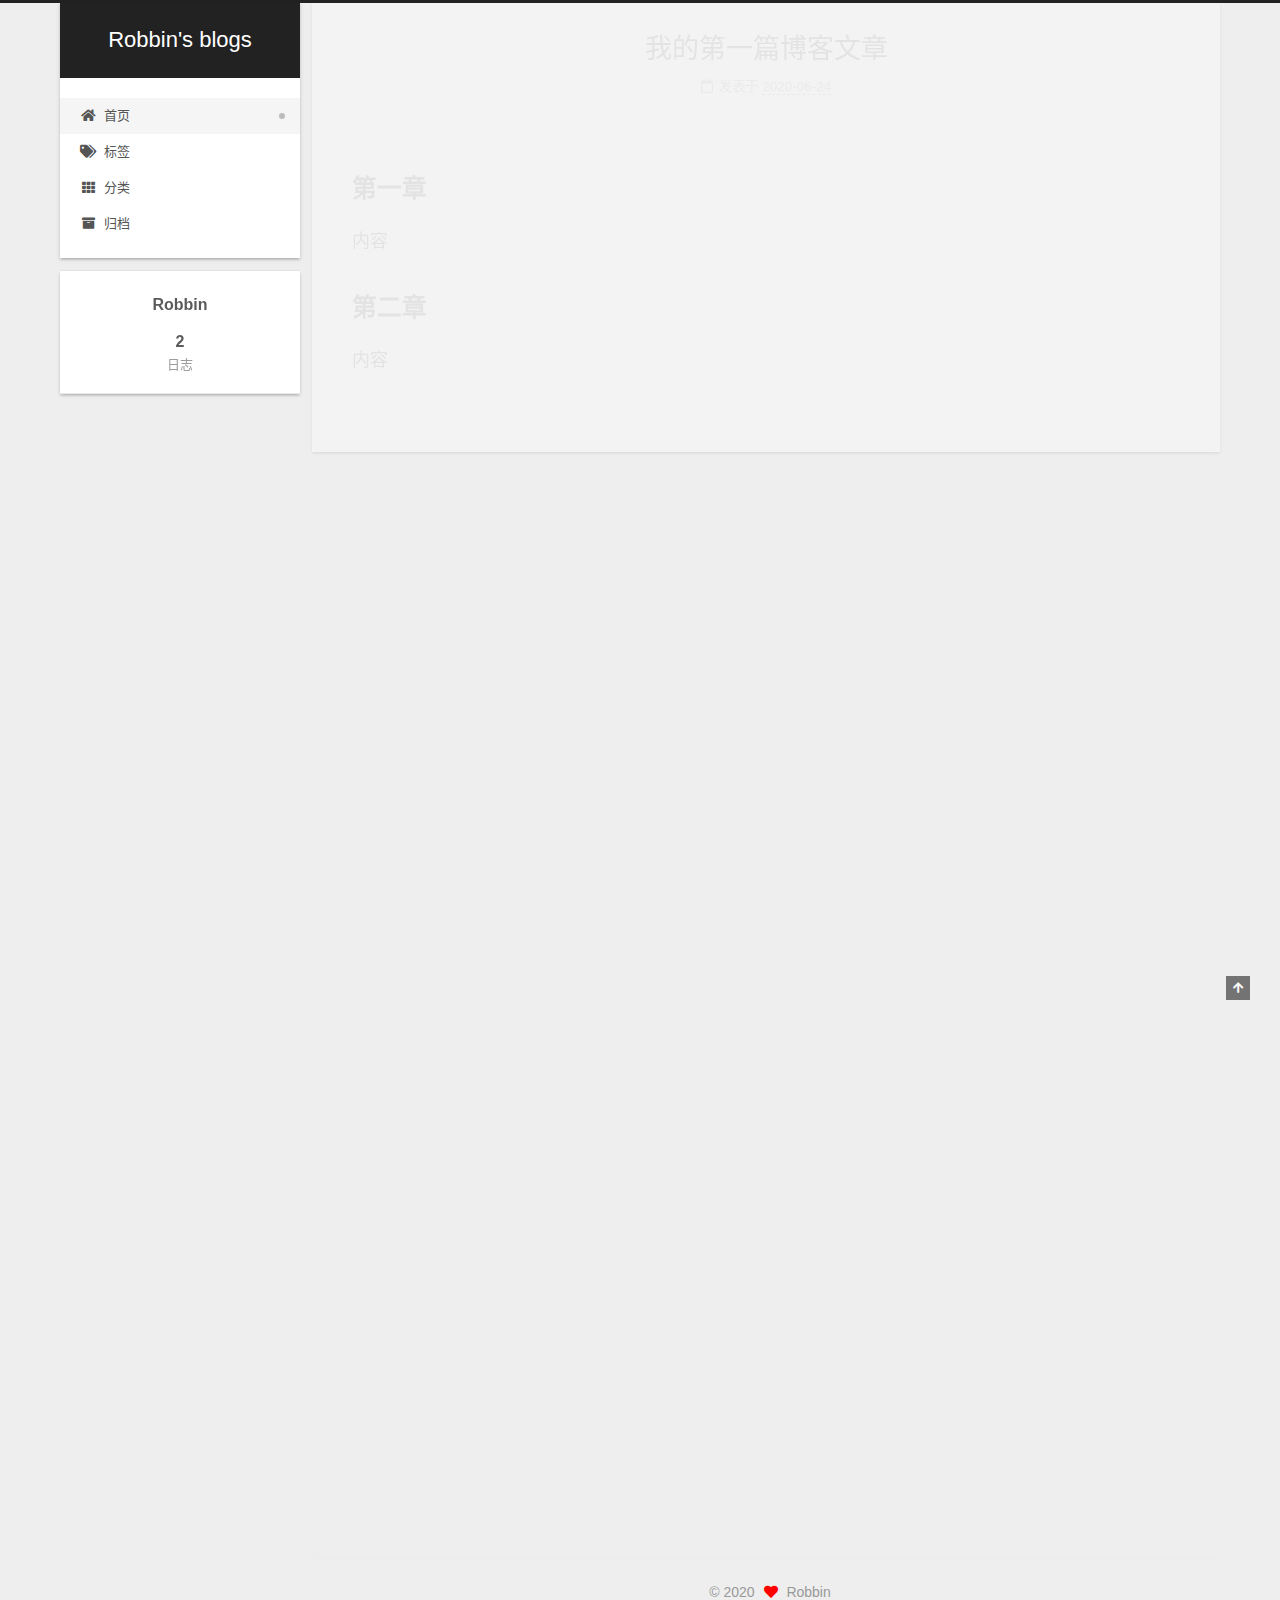
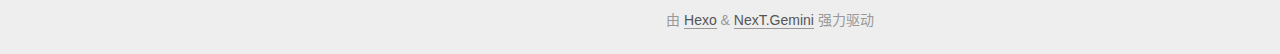
==== commit 46f06d94: "Site updated: 2020-06-24 15:38:50" ====
--- a/index.html
+++ b/index.html
@@ -1,293 +1,192 @@
 <!DOCTYPE html>
-
-
-
-  
-
-
-<html class="theme-next muse use-motion" lang="en">
+<html lang="zh-CN">
 <head>
-  <meta charset="UTF-8"/>
-<meta http-equiv="X-UA-Compatible" content="IE=edge" />
-<meta name="viewport" content="width=device-width, initial-scale=1, maximum-scale=1"/>
+  <meta charset="UTF-8">
+<meta name="viewport" content="width=device-width, initial-scale=1, maximum-scale=2">
 <meta name="theme-color" content="#222">
-
-
-
-
-
-
-
-
-
-<meta http-equiv="Cache-Control" content="no-transform" />
-<meta http-equiv="Cache-Control" content="no-siteapp" />
-
-
-
-
-
-
-
-
-
-
-
-
-
-
-
-
-  
-  
-  <link href="/lib/fancybox/source/jquery.fancybox.css?v=2.1.5" rel="stylesheet" type="text/css" />
-
-
-
-
-
-
-
-<link href="/lib/font-awesome/css/font-awesome.min.css?v=4.6.2" rel="stylesheet" type="text/css" />
-
-<link href="/css/main.css?v=5.1.4" rel="stylesheet" type="text/css" />
-
-
-  <link rel="apple-touch-icon" sizes="180x180" href="/images/apple-touch-icon-next.png?v=5.1.4">
-
-
-  <link rel="icon" type="image/png" sizes="32x32" href="/images/favicon-32x32-next.png?v=5.1.4">
-
-
-  <link rel="icon" type="image/png" sizes="16x16" href="/images/favicon-16x16-next.png?v=5.1.4">
-
-
-  <link rel="mask-icon" href="/images/logo.svg?v=5.1.4" color="#222">
-
-
-
-
-
-  <meta name="keywords" content="Hexo, NexT" />
-
-
-
-
-
-
-
-
-
-
-<meta property="og:type" content="website">
-<meta property="og:title" content="Hexo">
+<meta name="generator" content="Hexo 4.2.1">
+  <link rel="apple-touch-icon" sizes="180x180" href="/images/apple-touch-icon-next.png">
+  <link rel="icon" type="image/png" sizes="32x32" href="/images/favicon-32x32-next.png">
+  <link rel="icon" type="image/png" sizes="16x16" href="/images/favicon-16x16-next.png">
+  <link rel="mask-icon" href="/images/logo.svg" color="#222">
+
+<link rel="stylesheet" href="/css/main.css">
+
+
+<link rel="stylesheet" href="/lib/font-awesome/css/all.min.css">
+
+<script id="hexo-configurations">
+    var NexT = window.NexT || {};
+    var CONFIG = {"hostname":"yoursite.com","root":"/","scheme":"Gemini","version":"7.8.0","exturl":false,"sidebar":{"position":"left","display":"post","padding":18,"offset":12,"onmobile":false},"copycode":{"enable":false,"show_result":false,"style":null},"back2top":{"enable":true,"sidebar":false,"scrollpercent":false},"bookmark":{"enable":false,"color":"#222","save":"auto"},"fancybox":false,"mediumzoom":false,"lazyload":false,"pangu":false,"comments":{"style":"tabs","active":null,"storage":true,"lazyload":false,"nav":null},"algolia":{"hits":{"per_page":10},"labels":{"input_placeholder":"Search for Posts","hits_empty":"We didn't find any results for the search: ${query}","hits_stats":"${hits} results found in ${time} ms"}},"localsearch":{"enable":false,"trigger":"auto","top_n_per_article":1,"unescape":false,"preload":false},"motion":{"enable":true,"async":false,"transition":{"post_block":"fadeIn","post_header":"slideDownIn","post_body":"slideDownIn","coll_header":"slideLeftIn","sidebar":"slideUpIn"}}};
+  </script>
+
+  <meta property="og:type" content="website">
+<meta property="og:title" content="Robbin&#39;s blogs">
 <meta property="og:url" content="http://yoursite.com/index.html">
-<meta property="og:site_name" content="Hexo">
-<meta property="og:locale" content="en_US">
-<meta property="article:author" content="John Doe">
+<meta property="og:site_name" content="Robbin&#39;s blogs">
+<meta property="og:locale" content="zh_CN">
+<meta property="article:author" content="Robbin">
 <meta name="twitter:card" content="summary">
 
-
-
-<script type="text/javascript" id="hexo.configurations">
-  var NexT = window.NexT || {};
-  var CONFIG = {
-    root: '/',
-    scheme: 'Muse',
-    version: '5.1.4',
-    sidebar: {"position":"left","display":"post","offset":12,"b2t":false,"scrollpercent":false,"onmobile":false},
-    fancybox: true,
-    tabs: true,
-    motion: {"enable":true,"async":false,"transition":{"post_block":"fadeIn","post_header":"slideDownIn","post_body":"slideDownIn","coll_header":"slideLeftIn","sidebar":"slideUpIn"}},
-    duoshuo: {
-      userId: '0',
-      author: 'Author'
-    },
-    algolia: {
-      applicationID: '',
-      apiKey: '',
-      indexName: '',
-      hits: {"per_page":10},
-      labels: {"input_placeholder":"Search for Posts","hits_empty":"We didn't find any results for the search: ${query}","hits_stats":"${hits} results found in ${time} ms"}
-    }
+<link rel="canonical" href="http://yoursite.com/">
+
+
+<script id="page-configurations">
+  // https://hexo.io/docs/variables.html
+  CONFIG.page = {
+    sidebar: "",
+    isHome : true,
+    isPost : false,
+    lang   : 'zh-CN'
   };
 </script>
 
-
-
-  <link rel="canonical" href="http://yoursite.com/"/>
-
-
-
-
-
-  <title>Hexo</title>
-  
-
-
-
-
-
-
-
-
-<meta name="generator" content="Hexo 4.2.1"></head>
-
-<body itemscope itemtype="http://schema.org/WebPage" lang="en">
-
-  
-  
-    
-  
-
-  <div class="container sidebar-position-left 
-  page-home">
+  <title>Robbin's blogs</title>
+  
+
+
+
+
+
+
+  <noscript>
+  <style>
+  .use-motion .brand,
+  .use-motion .menu-item,
+  .sidebar-inner,
+  .use-motion .post-block,
+  .use-motion .pagination,
+  .use-motion .comments,
+  .use-motion .post-header,
+  .use-motion .post-body,
+  .use-motion .collection-header { opacity: initial; }
+
+  .use-motion .site-title,
+  .use-motion .site-subtitle {
+    opacity: initial;
+    top: initial;
+  }
+
+  .use-motion .logo-line-before i { left: initial; }
+  .use-motion .logo-line-after i { right: initial; }
+  </style>
+</noscript>
+
+</head>
+
+<body itemscope itemtype="http://schema.org/WebPage">
+  <div class="container use-motion">
     <div class="headband"></div>
 
-    <header id="header" class="header" itemscope itemtype="http://schema.org/WPHeader">
-      <div class="header-inner"><div class="site-brand-wrapper">
-  <div class="site-meta ">
-    
-
-    <div class="custom-logo-site-title">
-      <a href="/"  class="brand" rel="start">
-        <span class="logo-line-before"><i></i></span>
-        <span class="site-title">Hexo</span>
-        <span class="logo-line-after"><i></i></span>
-      </a>
+    <header class="header" itemscope itemtype="http://schema.org/WPHeader">
+      <div class="header-inner"><div class="site-brand-container">
+  <div class="site-nav-toggle">
+    <div class="toggle" aria-label="切换导航栏">
+      <span class="toggle-line toggle-line-first"></span>
+      <span class="toggle-line toggle-line-middle"></span>
+      <span class="toggle-line toggle-line-last"></span>
     </div>
-      
-        <p class="site-subtitle"></p>
-      
-  </div>
-
-  <div class="site-nav-toggle">
-    <button>
-      <span class="btn-bar"></span>
-      <span class="btn-bar"></span>
-      <span class="btn-bar"></span>
-    </button>
+  </div>
+
+  <div class="site-meta">
+
+    <a href="/" class="brand" rel="start">
+      <span class="logo-line-before"><i></i></span>
+      <h1 class="site-title">Robbin's blogs</h1>
+      <span class="logo-line-after"><i></i></span>
+    </a>
+  </div>
+
+  <div class="site-nav-right">
+    <div class="toggle popup-trigger">
+    </div>
   </div>
 </div>
 
+
+
+
 <nav class="site-nav">
-  
-
-  
-    <ul id="menu" class="menu">
-      
-        
+  <ul id="menu" class="main-menu menu">
         <li class="menu-item menu-item-home">
-          <a href="/%20" rel="section">
-            
-              <i class="menu-item-icon fa fa-fw fa-home"></i> <br />
-            
-            Home
-          </a>
-        </li>
-      
-        
+
+    <a href="/" rel="section"><i class="fa fa-home fa-fw"></i>首页</a>
+
+  </li>
+        <li class="menu-item menu-item-tags">
+
+    <a href="/tags/" rel="section"><i class="fa fa-tags fa-fw"></i>标签</a>
+
+  </li>
+        <li class="menu-item menu-item-categories">
+
+    <a href="/categories/" rel="section"><i class="fa fa-th fa-fw"></i>分类</a>
+
+  </li>
         <li class="menu-item menu-item-archives">
-          <a href="/archives/%20" rel="section">
-            
-              <i class="menu-item-icon fa fa-fw fa-archive"></i> <br />
-            
-            Archives
-          </a>
-        </li>
-      
-
-      
-    </ul>
-  
-
-  
+
+    <a href="/archives/" rel="section"><i class="fa fa-archive fa-fw"></i>归档</a>
+
+  </li>
+  </ul>
 </nav>
 
 
 
- </div>
+
+</div>
     </header>
 
-    <main id="main" class="main">
+    
+  <div class="back-to-top">
+    <i class="fa fa-arrow-up"></i>
+    <span>0%</span>
+  </div>
+
+
+    <main class="main">
       <div class="main-inner">
         <div class="content-wrap">
-          <div id="content" class="content">
+          
+
+          <div class="content index posts-expand">
             
-  <section id="posts" class="posts-expand">
-    
-      
-
-  
-
-  
-  
-  
-
-  <article class="post post-type-normal" itemscope itemtype="http://schema.org/Article">
-  
-  
-  
-  <div class="post-block">
+      
+  
+  
+  <article itemscope itemtype="http://schema.org/Article" class="post-block" lang="zh-CN">
     <link itemprop="mainEntityOfPage" href="http://yoursite.com/2020/06/24/%E6%88%91%E7%9A%84%E7%AC%AC%E4%B8%80%E7%AF%87%E5%8D%9A%E5%AE%A2%E6%96%87%E7%AB%A0/">
 
     <span hidden itemprop="author" itemscope itemtype="http://schema.org/Person">
-      <meta itemprop="name" content="John Doe">
+      <meta itemprop="image" content="/images/avatar.gif">
+      <meta itemprop="name" content="Robbin">
       <meta itemprop="description" content="">
-      <meta itemprop="image" content="/images/avatar.gif">
     </span>
 
     <span hidden itemprop="publisher" itemscope itemtype="http://schema.org/Organization">
-      <meta itemprop="name" content="Hexo">
+      <meta itemprop="name" content="Robbin's blogs">
     </span>
-
-    
       <header class="post-header">
-
-        
-        
-          <h1 class="post-title" itemprop="name headline">
-                
-                <a class="post-title-link" href="/2020/06/24/%E6%88%91%E7%9A%84%E7%AC%AC%E4%B8%80%E7%AF%87%E5%8D%9A%E5%AE%A2%E6%96%87%E7%AB%A0/" itemprop="url">我的第一篇博客文章</a></h1>
-        
+        <h2 class="post-title" itemprop="name headline">
+          
+            <a href="/2020/06/24/%E6%88%91%E7%9A%84%E7%AC%AC%E4%B8%80%E7%AF%87%E5%8D%9A%E5%AE%A2%E6%96%87%E7%AB%A0/" class="post-title-link" itemprop="url">我的第一篇博客文章</a>
+        </h2>
 
         <div class="post-meta">
-          <span class="post-time">
-            
+            <span class="post-meta-item">
               <span class="post-meta-item-icon">
-                <i class="fa fa-calendar-o"></i>
+                <i class="far fa-calendar"></i>
               </span>
+              <span class="post-meta-item-text">发表于</span>
               
-                <span class="post-meta-item-text">Posted on</span>
-              
-              <time title="Post created" itemprop="dateCreated datePublished" datetime="2020-06-24T12:24:06+08:00">
-                2020-06-24
-              </time>
-            
-
-            
-
-            
-          </span>
-
-          
-
-          
-            
-          
-
-          
-          
-
-          
-
-          
+
+              <time title="创建时间：2020-06-24 12:24:06 / 修改时间：12:25:42" itemprop="dateCreated datePublished" datetime="2020-06-24T12:24:06+08:00">2020-06-24</time>
+            </span>
 
           
 
         </div>
       </header>
-    
 
     
     
@@ -295,120 +194,58 @@
     <div class="post-body" itemprop="articleBody">
 
       
-      
-
-      
-        
-          
-            <h2 id="第一章"><a href="#第一章" class="headerlink" title="第一章"></a>第一章</h2><p>内容</p>
+          <h2 id="第一章"><a href="#第一章" class="headerlink" title="第一章"></a>第一章</h2><p>内容</p>
 <h2 id="第二章"><a href="#第二章" class="headerlink" title="第二章"></a>第二章</h2><p>内容</p>
 
-          
-        
       
     </div>
-    
-    
-    
-
-    
-
-    
-
-    
-
-    <footer class="post-footer">
-      
-
-      
-
-      
-
-      
-      
+
+    
+    
+    
+      <footer class="post-footer">
         <div class="post-eof"></div>
-      
-    </footer>
-  </div>
-  
-  
-  
+      </footer>
   </article>
-
-
-    
-      
-
-  
-
-  
-  
-  
-
-  <article class="post post-type-normal" itemscope itemtype="http://schema.org/Article">
-  
-  
-  
-  <div class="post-block">
+  
+  
+  
+
+      
+  
+  
+  <article itemscope itemtype="http://schema.org/Article" class="post-block" lang="zh-CN">
     <link itemprop="mainEntityOfPage" href="http://yoursite.com/2020/06/24/hello-world/">
 
     <span hidden itemprop="author" itemscope itemtype="http://schema.org/Person">
-      <meta itemprop="name" content="John Doe">
+      <meta itemprop="image" content="/images/avatar.gif">
+      <meta itemprop="name" content="Robbin">
       <meta itemprop="description" content="">
-      <meta itemprop="image" content="/images/avatar.gif">
     </span>
 
     <span hidden itemprop="publisher" itemscope itemtype="http://schema.org/Organization">
-      <meta itemprop="name" content="Hexo">
+      <meta itemprop="name" content="Robbin's blogs">
     </span>
-
-    
       <header class="post-header">
-
-        
-        
-          <h1 class="post-title" itemprop="name headline">
-                
-                <a class="post-title-link" href="/2020/06/24/hello-world/" itemprop="url">Hello World</a></h1>
-        
+        <h2 class="post-title" itemprop="name headline">
+          
+            <a href="/2020/06/24/hello-world/" class="post-title-link" itemprop="url">Hello World</a>
+        </h2>
 
         <div class="post-meta">
-          <span class="post-time">
-            
+            <span class="post-meta-item">
               <span class="post-meta-item-icon">
-                <i class="fa fa-calendar-o"></i>
+                <i class="far fa-calendar"></i>
               </span>
-              
-                <span class="post-meta-item-text">Posted on</span>
-              
-              <time title="Post created" itemprop="dateCreated datePublished" datetime="2020-06-24T12:19:23+08:00">
-                2020-06-24
-              </time>
-            
-
-            
-
-            
-          </span>
-
-          
-
-          
-            
-          
-
-          
-          
-
-          
-
-          
+              <span class="post-meta-item-text">发表于</span>
+
+              <time title="创建时间：2020-06-24 12:19:23" itemprop="dateCreated datePublished" datetime="2020-06-24T12:19:23+08:00">2020-06-24</time>
+            </span>
 
           
 
         </div>
       </header>
-    
 
     
     
@@ -416,12 +253,7 @@
     <div class="post-body" itemprop="articleBody">
 
       
-      
-
-      
-        
-          
-            <p>Welcome to <a href="https://hexo.io/" target="_blank" rel="noopener">Hexo</a>! This is your very first post. Check <a href="https://hexo.io/docs/" target="_blank" rel="noopener">documentation</a> for more info. If you get any problems when using Hexo, you can find the answer in <a href="https://hexo.io/docs/troubleshooting.html" target="_blank" rel="noopener">troubleshooting</a> or you can ask me on <a href="https://github.com/hexojs/hexo/issues" target="_blank" rel="noopener">GitHub</a>.</p>
+          <p>Welcome to <a href="https://hexo.io/" target="_blank" rel="noopener">Hexo</a>! This is your very first post. Check <a href="https://hexo.io/docs/" target="_blank" rel="noopener">documentation</a> for more info. If you get any problems when using Hexo, you can find the answer in <a href="https://hexo.io/docs/troubleshooting.html" target="_blank" rel="noopener">troubleshooting</a> or you can ask me on <a href="https://github.com/hexojs/hexo/issues" target="_blank" rel="noopener">GitHub</a>.</p>
 <h2 id="Quick-Start"><a href="#Quick-Start" class="headerlink" title="Quick Start"></a>Quick Start</h2><h3 id="Create-a-new-post"><a href="#Create-a-new-post" class="headerlink" title="Create a new post"></a>Create a new post</h3><figure class="highlight bash"><table><tr><td class="gutter"><pre><span class="line">1</span><br></pre></td><td class="code"><pre><span class="line">$ hexo new <span class="string">"My New Post"</span></span><br></pre></td></tr></table></figure>
 
 <p>More info: <a href="https://hexo.io/docs/writing.html" target="_blank" rel="noopener">Writing</a></p>
@@ -435,149 +267,122 @@
 
 <p>More info: <a href="https://hexo.io/docs/one-command-deployment.html" target="_blank" rel="noopener">Deployment</a></p>
 
-          
+      
+    </div>
+
+    
+    
+    
+      <footer class="post-footer">
+        <div class="post-eof"></div>
+      </footer>
+  </article>
+  
+  
+  
+
+
+  
+
+
+
+          </div>
+          
+
+<script>
+  window.addEventListener('tabs:register', () => {
+    let { activeClass } = CONFIG.comments;
+    if (CONFIG.comments.storage) {
+      activeClass = localStorage.getItem('comments_active') || activeClass;
+    }
+    if (activeClass) {
+      let activeTab = document.querySelector(`a[href="#comment-${activeClass}"]`);
+      if (activeTab) {
+        activeTab.click();
+      }
+    }
+  });
+  if (CONFIG.comments.storage) {
+    window.addEventListener('tabs:click', event => {
+      if (!event.target.matches('.tabs-comment .tab-content .tab-pane')) return;
+      let commentClass = event.target.classList[1];
+      localStorage.setItem('comments_active', commentClass);
+    });
+  }
+</script>
+
+        </div>
+          
+  
+  <div class="toggle sidebar-toggle">
+    <span class="toggle-line toggle-line-first"></span>
+    <span class="toggle-line toggle-line-middle"></span>
+    <span class="toggle-line toggle-line-last"></span>
+  </div>
+
+  <aside class="sidebar">
+    <div class="sidebar-inner">
+
+      <ul class="sidebar-nav motion-element">
+        <li class="sidebar-nav-toc">
+          文章目录
+        </li>
+        <li class="sidebar-nav-overview">
+          站点概览
+        </li>
+      </ul>
+
+      <!--noindex-->
+      <div class="post-toc-wrap sidebar-panel">
+      </div>
+      <!--/noindex-->
+
+      <div class="site-overview-wrap sidebar-panel">
+        <div class="site-author motion-element" itemprop="author" itemscope itemtype="http://schema.org/Person">
+  <p class="site-author-name" itemprop="name">Robbin</p>
+  <div class="site-description" itemprop="description"></div>
+</div>
+<div class="site-state-wrap motion-element">
+  <nav class="site-state">
+      <div class="site-state-item site-state-posts">
+          <a href="/archives/">
         
-      
-    </div>
-    
-    
-    
-
-    
-
-    
-
-    
-
-    <footer class="post-footer">
-      
-
-      
-
-      
-
-      
-      
-        <div class="post-eof"></div>
-      
-    </footer>
-  </div>
-  
-  
-  
-  </article>
-
-
-    
-  </section>
-
-  
-
-
-          </div>
-          
-
-
-          
-
-        </div>
-        
-          
-  
-  <div class="sidebar-toggle">
-    <div class="sidebar-toggle-line-wrap">
-      <span class="sidebar-toggle-line sidebar-toggle-line-first"></span>
-      <span class="sidebar-toggle-line sidebar-toggle-line-middle"></span>
-      <span class="sidebar-toggle-line sidebar-toggle-line-last"></span>
-    </div>
-  </div>
-
-  <aside id="sidebar" class="sidebar">
-    
-    <div class="sidebar-inner">
-
-      
-
-      
-
-      <section class="site-overview-wrap sidebar-panel sidebar-panel-active">
-        <div class="site-overview">
-          <div class="site-author motion-element" itemprop="author" itemscope itemtype="http://schema.org/Person">
-            
-              <p class="site-author-name" itemprop="name">John Doe</p>
-              <p class="site-description motion-element" itemprop="description"></p>
-          </div>
-
-          <nav class="site-state motion-element">
-
-            
-              <div class="site-state-item site-state-posts">
-              
-                <a href="/archives/%20%7C%7C%20archive">
-              
-                  <span class="site-state-item-count">2</span>
-                  <span class="site-state-item-name">posts</span>
-                </a>
-              </div>
-            
-
-            
-
-            
-
-          </nav>
-
-          
-
-          
-
-          
-          
-
-          
-          
-
-          
-
-        </div>
-      </section>
-
-      
-
-      
+          <span class="site-state-item-count">2</span>
+          <span class="site-state-item-name">日志</span>
+        </a>
+      </div>
+  </nav>
+</div>
+
+
+
+      </div>
 
     </div>
   </aside>
-
-
-        
+  <div id="sidebar-dimmer"></div>
+
+
       </div>
     </main>
 
-    <footer id="footer" class="footer">
+    <footer class="footer">
       <div class="footer-inner">
-        <div class="copyright">&copy; <span itemprop="copyrightYear">2020</span>
+        
+
+        
+
+<div class="copyright">
+  
+  &copy; 
+  <span itemprop="copyrightYear">2020</span>
   <span class="with-love">
-    <i class="fa fa-user"></i>
+    <i class="fa fa-heart"></i>
   </span>
-  <span class="author" itemprop="copyrightHolder">John Doe</span>
-
-  
+  <span class="author" itemprop="copyrightHolder">Robbin</span>
 </div>
-
-
-  <div class="powered-by">Powered by <a class="theme-link" target="_blank" href="https://hexo.io">Hexo</a></div>
-
-
-
-  <span class="post-meta-divider">|</span>
-
-
-
-  <div class="theme-info">Theme &mdash; <a class="theme-link" target="_blank" href="https://github.com/iissnan/hexo-theme-next">NexT.Muse</a> v5.1.4</div>
-
-
-
+  <div class="powered-by">由 <a href="https://hexo.io/" class="theme-link" rel="noopener" target="_blank">Hexo</a> & <a href="https://theme-next.org/" class="theme-link" rel="noopener" target="_blank">NexT.Gemini</a> 强力驱动
+  </div>
 
         
 
@@ -587,151 +392,44 @@
 
 
 
-        
+
       </div>
     </footer>
-
-    
-      <div class="back-to-top">
-        <i class="fa fa-arrow-up"></i>
-        
-      </div>
-    
-
-    
-
-  </div>
-
-  
-
-<script type="text/javascript">
-  if (Object.prototype.toString.call(window.Promise) !== '[object Function]') {
-    window.Promise = null;
-  }
-</script>
-
-
-
-
-
-
-
-
-
-  
-
-
-
-
-
-
-
-
-
-
-
-
-  
-  
-    <script type="text/javascript" src="/lib/jquery/index.js?v=2.1.3"></script>
-  
-
-  
-  
-    <script type="text/javascript" src="/lib/fastclick/lib/fastclick.min.js?v=1.0.6"></script>
-  
-
-  
-  
-    <script type="text/javascript" src="/lib/jquery_lazyload/jquery.lazyload.js?v=1.9.7"></script>
-  
-
-  
-  
-    <script type="text/javascript" src="/lib/velocity/velocity.min.js?v=1.2.1"></script>
-  
-
-  
-  
-    <script type="text/javascript" src="/lib/velocity/velocity.ui.min.js?v=1.2.1"></script>
-  
-
-  
-  
-    <script type="text/javascript" src="/lib/fancybox/source/jquery.fancybox.pack.js?v=2.1.5"></script>
-  
-
-
-  
-
-
-  <script type="text/javascript" src="/js/src/utils.js?v=5.1.4"></script>
-
-  <script type="text/javascript" src="/js/src/motion.js?v=5.1.4"></script>
-
-
-
-  
-  
-
-  
-
-  
-
-
-  <script type="text/javascript" src="/js/src/bootstrap.js?v=5.1.4"></script>
-
-
-
-  
-
-
-  
-
-
-
-
-	
-
-
-
-
-
-  
-
-
-
-
-
-  
-
-
-
-
-
-
-
-
-
-
-
-
-  
-
-
-
-
-
-  
-
-  
-
-  
-
-  
-  
-
-  
+  </div>
+
+  
+  <script src="/lib/anime.min.js"></script>
+  <script src="/lib/velocity/velocity.min.js"></script>
+  <script src="/lib/velocity/velocity.ui.min.js"></script>
+
+<script src="/js/utils.js"></script>
+
+<script src="/js/motion.js"></script>
+
+
+<script src="/js/schemes/pisces.js"></script>
+
+
+<script src="/js/next-boot.js"></script>
+
+
+
+
+  
+
+
+
+
+
+
+
+
+
+
+
+
+
+
 
   
 
--- a/css/main.css
+++ b/css/main.css
@@ -1,66 +1,63 @@
-/* normalize.css v3.0.2 | MIT License | git.io/normalize */
+:root {
+  --body-bg-color: #eee;
+  --content-bg-color: #fff;
+  --card-bg-color: #f5f5f5;
+  --text-color: #555;
+  --blockquote-color: #666;
+  --link-color: #555;
+  --link-hover-color: #222;
+  --brand-color: #fff;
+  --brand-hover-color: #fff;
+  --table-row-odd-bg-color: #f9f9f9;
+  --table-row-hover-bg-color: #f5f5f5;
+  --menu-item-bg-color: #f5f5f5;
+  --btn-default-bg: #fff;
+  --btn-default-color: #555;
+  --btn-default-border-color: #555;
+  --btn-default-hover-bg: #222;
+  --btn-default-hover-color: #fff;
+  --btn-default-hover-border-color: #222;
+}
 html {
-  font-family: sans-serif; /* 1 */
-  -ms-text-size-adjust: 100%; /* 2 */
+  line-height: 1.15; /* 1 */
   -webkit-text-size-adjust: 100%; /* 2 */
 }
 body {
   margin: 0;
 }
-article,
-aside,
-details,
-figcaption,
-figure,
-footer,
-header,
-hgroup,
-main,
-menu,
-nav,
-section,
-summary {
+main {
   display: block;
-}
-audio,
-canvas,
-progress,
-video {
-  display: inline-block; /* 1 */
-  vertical-align: baseline; /* 2 */
-}
-audio:not([controls]) {
-  display: none;
-  height: 0;
-}
-[hidden],
-template {
-  display: none;
-}
-a {
-  background-color: transparent;
-}
-a:active,
-a:hover {
-  outline: 0;
-}
-abbr[title] {
-  border-bottom: 1px dotted;
-}
-b,
-strong {
-  font-weight: bold;
-}
-dfn {
-  font-style: italic;
 }
 h1 {
   font-size: 2em;
   margin: 0.67em 0;
 }
-mark {
-  background: #ff0;
-  color: #000;
+hr {
+  box-sizing: content-box; /* 1 */
+  height: 0; /* 1 */
+  overflow: visible; /* 2 */
+}
+pre {
+  font-family: monospace, monospace; /* 1 */
+  font-size: 1em; /* 2 */
+}
+a {
+  background: transparent;
+}
+abbr[title] {
+  border-bottom: none; /* 1 */
+  text-decoration: underline; /* 2 */
+  text-decoration: underline dotted; /* 2 */
+}
+b,
+strong {
+  font-weight: bolder;
+}
+code,
+kbd,
+samp {
+  font-family: monospace, monospace; /* 1 */
+  font-size: 1em; /* 2 */
 }
 small {
   font-size: 80%;
@@ -72,138 +69,122 @@
   position: relative;
   vertical-align: baseline;
 }
+sub {
+  bottom: -0.25em;
+}
 sup {
   top: -0.5em;
 }
-sub {
-  bottom: -0.25em;
-}
 img {
-  border: 0;
-}
-svg:not(:root) {
-  overflow: hidden;
-}
-figure {
-  margin: 1em 40px;
-}
-hr {
-  -moz-box-sizing: content-box;
-  box-sizing: content-box;
-  height: 0;
-}
-pre {
-  overflow: auto;
-}
-code,
-kbd,
-pre,
-samp {
-  font-family: monospace, monospace;
-  font-size: 1em;
+  border-style: none;
 }
 button,
 input,
 optgroup,
 select,
 textarea {
-  color: inherit; /* 1 */
-  font: inherit; /* 2 */
-  margin: 0; /* 3 */
-}
-button {
+  font-family: inherit; /* 1 */
+  font-size: 100%; /* 1 */
+  line-height: 1.15; /* 1 */
+  margin: 0; /* 2 */
+}
+button,
+input {
+/* 1 */
   overflow: visible;
 }
 button,
 select {
+/* 1 */
   text-transform: none;
 }
 button,
-html input[type="button"],
-input[type="reset"],
-input[type="submit"] {
-  -webkit-appearance: button; /* 2 */
-  cursor: pointer; /* 3 */
-}
-button[disabled],
-html input[disabled] {
-  cursor: default;
+[type='button'],
+[type='reset'],
+[type='submit'] {
+  -webkit-appearance: button;
 }
 button::-moz-focus-inner,
-input::-moz-focus-inner {
-  border: 0;
+[type='button']::-moz-focus-inner,
+[type='reset']::-moz-focus-inner,
+[type='submit']::-moz-focus-inner {
+  border-style: none;
   padding: 0;
 }
-input {
-  line-height: normal;
-}
-input[type="checkbox"],
-input[type="radio"] {
+button:-moz-focusring,
+[type='button']:-moz-focusring,
+[type='reset']:-moz-focusring,
+[type='submit']:-moz-focusring {
+  outline: 1px dotted ButtonText;
+}
+fieldset {
+  padding: 0.35em 0.75em 0.625em;
+}
+legend {
+  box-sizing: border-box; /* 1 */
+  color: inherit; /* 2 */
+  display: table; /* 1 */
+  max-width: 100%; /* 1 */
+  padding: 0; /* 3 */
+  white-space: normal; /* 1 */
+}
+progress {
+  vertical-align: baseline;
+}
+textarea {
+  overflow: auto;
+}
+[type='checkbox'],
+[type='radio'] {
   box-sizing: border-box; /* 1 */
   padding: 0; /* 2 */
 }
-input[type="number"]::-webkit-inner-spin-button,
-input[type="number"]::-webkit-outer-spin-button {
+[type='number']::-webkit-inner-spin-button,
+[type='number']::-webkit-outer-spin-button {
   height: auto;
 }
-input[type="search"] {
+[type='search'] {
+  outline-offset: -2px; /* 2 */
   -webkit-appearance: textfield; /* 1 */
-  -moz-box-sizing: content-box;
-  -webkit-box-sizing: content-box; /* 2 */
-  box-sizing: content-box;
-}
-input[type="search"]::-webkit-search-cancel-button,
-input[type="search"]::-webkit-search-decoration {
+}
+[type='search']::-webkit-search-decoration {
   -webkit-appearance: none;
 }
-fieldset {
-  border: 1px solid #c0c0c0;
-  margin: 0 2px;
-  padding: 0.35em 0.625em 0.75em;
-}
-legend {
-  border: 0; /* 1 */
-  padding: 0; /* 2 */
-}
-textarea {
-  overflow: auto;
-}
-optgroup {
-  font-weight: bold;
-}
-table {
-  border-collapse: collapse;
-  border-spacing: 0;
-}
-td,
-th {
-  padding: 0;
+::-webkit-file-upload-button {
+  font: inherit; /* 2 */
+  -webkit-appearance: button; /* 1 */
+}
+details {
+  display: block;
+}
+summary {
+  display: list-item;
+}
+template {
+  display: none;
+}
+[hidden] {
+  display: none;
 }
 ::selection {
   background: #262a30;
-  color: #fff;
-}
+  color: #eee;
+}
+html,
 body {
-  position: relative;
+  height: 100%;
+}
+body {
+  background: var(--body-bg-color);
+  color: var(--text-color);
   font-family: 'Lato', "PingFang SC", "Microsoft YaHei", sans-serif;
-  font-size: 14px;
+  font-size: 1em;
   line-height: 2;
-  color: #555;
-  background: #fff;
-}
-@media (max-width: 767px) {
+}
+@media (max-width: 991px) {
   body {
+    padding-left: 0 !important;
     padding-right: 0 !important;
-  }
-}
-@media (min-width: 768px) and (max-width: 991px) {
-  body {
-    padding-right: 0 !important;
-  }
-}
-@media (min-width: 1600px) {
-  body {
-    font-size: 16px;
   }
 }
 h1,
@@ -212,380 +193,293 @@
 h4,
 h5,
 h6 {
-  margin: 0;
-  padding: 0;
+  font-family: 'Lato', "PingFang SC", "Microsoft YaHei", sans-serif;
   font-weight: bold;
   line-height: 1.5;
-  font-family: 'Lato', "PingFang SC", "Microsoft YaHei", sans-serif;
-}
-h2,
-h3,
-h4,
-h5,
+  margin: 20px 0 15px;
+}
+h1 {
+  font-size: 1.5em;
+}
+h2 {
+  font-size: 1.375em;
+}
+h3 {
+  font-size: 1.25em;
+}
+h4 {
+  font-size: 1.125em;
+}
+h5 {
+  font-size: 1em;
+}
 h6 {
-  margin: 20px 0 15px;
-}
-h1 {
-  font-size: 22px;
-}
-@media (max-width: 767px) {
-  h1 {
-    font-size: 18px;
-  }
-}
-h2 {
-  font-size: 20px;
-}
-@media (max-width: 767px) {
-  h2 {
-    font-size: 16px;
-  }
-}
-h3 {
-  font-size: 18px;
-}
-@media (max-width: 767px) {
-  h3 {
-    font-size: 14px;
-  }
-}
-h4 {
-  font-size: 16px;
-}
-@media (max-width: 767px) {
-  h4 {
-    font-size: 12px;
-  }
-}
-h5 {
-  font-size: 14px;
-}
-@media (max-width: 767px) {
-  h5 {
-    font-size: 10px;
-  }
-}
-h6 {
-  font-size: 12px;
-}
-@media (max-width: 767px) {
-  h6 {
-    font-size: 8px;
-  }
+  font-size: 0.875em;
 }
 p {
   margin: 0 0 20px 0;
 }
-a {
-  color: #555;
+a,
+span.exturl {
+  border-bottom: 1px solid #999;
+  color: var(--link-color);
+  outline: 0;
   text-decoration: none;
-  outline: none;
-  border-bottom: 1px solid #999;
+  overflow-wrap: break-word;
   word-wrap: break-word;
-}
-a:hover {
-  color: #222;
-  border-bottom-color: #222;
+  cursor: pointer;
+}
+a:hover,
+span.exturl:hover {
+  border-bottom-color: var(--link-hover-color);
+  color: var(--link-hover-color);
+}
+iframe,
+img,
+video {
+  display: block;
+  margin-left: auto;
+  margin-right: auto;
+  max-width: 100%;
+}
+hr {
+  background-image: repeating-linear-gradient(-45deg, #ddd, #ddd 4px, transparent 4px, transparent 8px);
+  border: 0;
+  height: 3px;
+  margin: 40px 0;
 }
 blockquote {
+  border-left: 4px solid #ddd;
+  color: var(--blockquote-color);
   margin: 0;
-  padding: 0;
-}
-img {
-  display: block;
-  margin: auto;
-  max-width: 100%;
-  height: auto;
-}
-hr {
-  margin: 40px 0;
-  height: 3px;
-  border: none;
-  background-color: #ddd;
-  background-image: repeating-linear-gradient(-45deg, #fff, #fff 4px, transparent 4px, transparent 8px);
-}
-blockquote {
   padding: 0 15px;
-  color: #666;
-  border-left: 4px solid #ddd;
 }
 blockquote cite::before {
-  content: "-";
+  content: '-';
   padding: 0 5px;
 }
 dt {
-  font-weight: 700;
+  font-weight: bold;
 }
 dd {
   margin: 0;
   padding: 0;
 }
 kbd {
+  background-color: #f5f5f5;
+  background-image: linear-gradient(#eee, #fff, #eee);
   border: 1px solid #ccc;
   border-radius: 0.2em;
   box-shadow: 0.1em 0.1em 0.2em rgba(0,0,0,0.1);
-  background-color: #f9f9f9;
+  color: #555;
   font-family: inherit;
-  background-image: -webkit-linear-gradient(top, #eee, #fff, #eee);
   padding: 0.1em 0.3em;
   white-space: nowrap;
 }
-.text-left {
-  text-align: left;
-}
-.text-center {
-  text-align: center;
-}
-.text-right {
-  text-align: right;
-}
-.text-justify {
-  text-align: justify;
-}
-.text-nowrap {
-  white-space: nowrap;
-}
-.text-lowercase {
-  text-transform: lowercase;
-}
-.text-uppercase {
-  text-transform: uppercase;
-}
-.text-capitalize {
-  text-transform: capitalize;
-}
-.center-block {
-  display: block;
-  margin-left: auto;
-  margin-right: auto;
-}
-.clearfix:before,
-.clearfix:after {
-  content: " ";
-  display: table;
-}
-.clearfix:after {
-  clear: both;
-}
-.pullquote {
-  width: 45%;
-}
-.pullquote.left {
-  float: left;
-  margin-left: 5px;
-  margin-right: 10px;
-}
-.pullquote.right {
-  float: right;
-  margin-left: 10px;
-  margin-right: 5px;
-}
-.affix.affix.affix {
-  position: fixed;
-}
-.translation {
-  margin-top: -20px;
-  font-size: 14px;
-  color: #999;
-}
-.scrollbar-measure {
-  width: 100px;
-  height: 100px;
-  overflow: scroll;
-  position: absolute;
-  top: -9999px;
-}
-.use-motion .motion-element {
-  opacity: 0;
+.table-container {
+  overflow: auto;
 }
 table {
-  margin: 20px 0;
-  width: 100%;
   border-collapse: collapse;
   border-spacing: 0;
-  border: 1px solid #ddd;
-  font-size: 14px;
-  table-layout: fixed;
-  word-wrap: break-all;
-}
-table>tbody>tr:nth-of-type(odd) {
-  background-color: #f9f9f9;
-}
-table>tbody>tr:hover {
-  background-color: #f5f5f5;
+  font-size: 0.875em;
+  margin: 0 0 20px 0;
+  width: 100%;
+}
+tbody tr:nth-of-type(odd) {
+  background: var(--table-row-odd-bg-color);
+}
+tbody tr:hover {
+  background: var(--table-row-hover-bg-color);
 }
 caption,
 th,
 td {
+  font-weight: normal;
   padding: 8px;
-  text-align: left;
   vertical-align: middle;
-  font-weight: normal;
 }
 th,
 td {
+  border: 1px solid #ddd;
   border-bottom: 3px solid #ddd;
-  border-right: 1px solid #eee;
 }
 th {
+  font-weight: 700;
   padding-bottom: 10px;
-  font-weight: 700;
 }
 td {
   border-bottom-width: 1px;
 }
-html,
-body {
-  height: 100%;
-}
-.container {
+.btn {
+  background: var(--btn-default-bg);
+  border: 2px solid var(--btn-default-border-color);
+  border-radius: 2px;
+  color: var(--btn-default-color);
+  display: inline-block;
+  font-size: 0.875em;
+  line-height: 2;
+  padding: 0 20px;
+  text-decoration: none;
+  transition-property: background-color;
+  transition-delay: 0s;
+  transition-duration: 0.2s;
+  transition-timing-function: ease-in-out;
+}
+.btn:hover {
+  background: var(--btn-default-hover-bg);
+  border-color: var(--btn-default-hover-border-color);
+  color: var(--btn-default-hover-color);
+}
+.btn + .btn {
+  margin: 0 0 8px 8px;
+}
+.btn .fa-fw {
+  text-align: left;
+  width: 1.285714285714286em;
+}
+.toggle {
+  line-height: 0;
+}
+.toggle .toggle-line {
+  background: #fff;
+  display: inline-block;
+  height: 2px;
+  left: 0;
   position: relative;
-  min-height: 100%;
-}
-.header-inner {
-  margin: 0 auto;
-  padding: 100px 0 70px;
-  width: 700px;
-}
-@media (min-width: 1600px) {
-  .container .header-inner {
-    width: 900px;
-  }
-}
-.main {
-  padding-bottom: 150px;
-}
-.main-inner {
-  margin: 0 auto;
-  width: 700px;
-}
-@media (min-width: 1600px) {
-  .container .main-inner {
-    width: 900px;
-  }
-}
-.footer {
-  position: absolute;
-  left: 0;
-  bottom: 0;
+  top: 0;
+  transition: all 0.4s;
+  vertical-align: top;
   width: 100%;
-  min-height: 50px;
-}
-.footer-inner {
-  box-sizing: border-box;
-  margin: 20px auto;
-  width: 700px;
-}
-@media (min-width: 1600px) {
-  .container .footer-inner {
-    width: 900px;
-  }
-}
-pre,
-.highlight {
-  overflow: auto;
-  margin: 20px 0;
-  padding: 0;
-  font-size: 13px;
+}
+.toggle .toggle-line:not(:first-child) {
+  margin-top: 3px;
+}
+.toggle.toggle-arrow .toggle-line-first {
+  left: 50%;
+  top: 2px;
+  transform: rotate(45deg);
+  width: 50%;
+}
+.toggle.toggle-arrow .toggle-line-middle {
+  left: 2px;
+  width: 90%;
+}
+.toggle.toggle-arrow .toggle-line-last {
+  left: 50%;
+  top: -2px;
+  transform: rotate(-45deg);
+  width: 50%;
+}
+.toggle.toggle-close .toggle-line-first {
+  transform: rotate(-45deg);
+  top: 5px;
+}
+.toggle.toggle-close .toggle-line-middle {
+  opacity: 0;
+}
+.toggle.toggle-close .toggle-line-last {
+  transform: rotate(45deg);
+  top: -5px;
+}
+.highlight,
+pre {
+  background: #f7f7f7;
   color: #4d4d4c;
-  background: #f7f7f7;
   line-height: 1.6;
+  margin: 0 auto 20px;
 }
 pre,
 code {
-  font-family: consolas, Menlo, "PingFang SC", "Microsoft YaHei", monospace;
+  font-family: consolas, Menlo, monospace, "PingFang SC", "Microsoft YaHei";
 }
 code {
-  padding: 2px 4px;
-  word-wrap: break-word;
-  color: #555;
   background: #eee;
   border-radius: 3px;
-  font-size: 13px;
-}
-pre {
-  padding: 10px;
-}
-pre code {
-  padding: 0;
-  color: #4d4d4c;
-  background: none;
-  text-shadow: none;
-}
-.highlight {
-  border-radius: 1px;
+  color: #555;
+  padding: 2px 4px;
+  overflow-wrap: break-word;
+  word-wrap: break-word;
+}
+.highlight *::selection {
+  background: #d6d6d6;
 }
 .highlight pre {
-  border: none;
+  border: 0;
   margin: 0;
   padding: 10px 0;
 }
 .highlight table {
+  border: 0;
   margin: 0;
   width: auto;
-  border: none;
 }
 .highlight td {
-  border: none;
+  border: 0;
   padding: 0;
 }
 .highlight figcaption {
-  font-size: 1em;
+  background: #eff2f3;
   color: #4d4d4c;
-  line-height: 1em;
-  margin-bottom: 1em;
-}
-.highlight figcaption:before,
-.highlight figcaption:after {
-  content: " ";
-  display: table;
-}
-.highlight figcaption:after {
-  clear: both;
+  display: flex;
+  font-size: 0.875em;
+  justify-content: space-between;
+  line-height: 1.2;
+  padding: 0.5em;
 }
 .highlight figcaption a {
-  float: right;
   color: #4d4d4c;
 }
 .highlight figcaption a:hover {
   border-bottom-color: #4d4d4c;
 }
+.highlight .gutter {
+  -moz-user-select: none;
+  -ms-user-select: none;
+  -webkit-user-select: none;
+  user-select: none;
+}
 .highlight .gutter pre {
+  background: #eff2f3;
+  color: #869194;
   padding-left: 10px;
   padding-right: 10px;
-  color: #869194;
   text-align: right;
-  background-color: #eff2f3;
 }
 .highlight .code pre {
+  background: #f7f7f7;
+  padding-left: 10px;
   width: 100%;
-  padding-left: 10px;
-  padding-right: 10px;
-  background-color: #f7f7f7;
-}
-.highlight .line {
-  height: 20px;
-}
-.gutter {
-  -webkit-user-select: none;
+}
+.gist table {
+  width: auto;
+}
+.gist table td {
+  border: 0;
+}
+pre {
+  overflow: auto;
+  padding: 10px;
+}
+pre code {
+  background: none;
+  color: #4d4d4c;
+  font-size: 0.875em;
+  padding: 0;
+  text-shadow: none;
+}
+pre .deletion {
+  background: #fdd;
+}
+pre .addition {
+  background: #dfd;
+}
+pre .meta {
+  color: #eab700;
   -moz-user-select: none;
   -ms-user-select: none;
+  -webkit-user-select: none;
   user-select: none;
-}
-.gist table {
-  width: auto;
-}
-.gist table td {
-  border: none;
-}
-pre .deletion {
-  background: #fdd;
-}
-pre .addition {
-  background: #dfd;
-}
-pre .meta {
-  color: #8959a8;
 }
 pre .comment {
   color: #8e908c;
@@ -593,6 +487,7 @@
 pre .variable,
 pre .attribute,
 pre .tag,
+pre .name,
 pre .regexp,
 pre .ruby .constant,
 pre .xml .tag .title,
@@ -607,6 +502,7 @@
 pre .number,
 pre .preprocessor,
 pre .built_in,
+pre .builtin-name,
 pre .literal,
 pre .params,
 pre .constant,
@@ -616,13 +512,13 @@
 pre .ruby .class .title,
 pre .css .rules .attribute,
 pre .string,
+pre .symbol,
 pre .value,
 pre .inheritance,
 pre .header,
 pre .ruby .symbol,
 pre .xml .cdata,
 pre .special,
-pre .number,
 pre .formula {
   color: #718c00;
 }
@@ -644,110 +540,186 @@
 pre .javascript .function {
   color: #8959a8;
 }
-.full-image.full-image.full-image.full-image {
-  border: none;
-  max-width: 100%;
-  width: auto;
-  margin: 20px auto 25px;
-}
-@media (min-width: 992px) {
-  .full-image.full-image.full-image.full-image {
-    max-width: none;
-    width: 110%;
-    margin: 25px -5%;
-  }
-}
-.blockquote-center,
-.page-home .post-type-quote blockquote,
-.page-post-detail .post-type-quote blockquote {
-  position: relative;
+.blockquote-center {
+  border-left: none;
   margin: 40px 0;
   padding: 0;
-  border-left: none;
-  text-align: center;
-}
-.blockquote-center::before,
-.page-home .post-type-quote blockquote::before,
-.page-post-detail .post-type-quote blockquote::before,
-.blockquote-center::after,
-.page-home .post-type-quote blockquote::after,
-.page-post-detail .post-type-quote blockquote::after {
+  position: relative;
+  text-align: center;
+}
+.blockquote-center .fa {
+  display: block;
+  opacity: 0.6;
   position: absolute;
-  content: ' ';
+  width: 100%;
+}
+.blockquote-center .fa-quote-left {
+  border-top: 1px solid #ccc;
+  text-align: left;
+  top: -20px;
+}
+.blockquote-center .fa-quote-right {
+  border-bottom: 1px solid #ccc;
+  text-align: right;
+  bottom: -20px;
+}
+.blockquote-center p,
+.blockquote-center div {
+  text-align: center;
+}
+.post-body .group-picture img {
+  margin: 0 auto;
+  padding: 0 3px;
+}
+.group-picture-row {
+  margin-bottom: 6px;
+  overflow: hidden;
+}
+.group-picture-column {
+  float: left;
+  margin-bottom: 10px;
+}
+.post-body .label {
+  color: #555;
+  display: inline;
+  padding: 0 2px;
+}
+.post-body .label.default {
+  background: #f0f0f0;
+}
+.post-body .label.primary {
+  background: #efe6f7;
+}
+.post-body .label.info {
+  background: #e5f2f8;
+}
+.post-body .label.success {
+  background: #e7f4e9;
+}
+.post-body .label.warning {
+  background: #fcf6e1;
+}
+.post-body .label.danger {
+  background: #fae8eb;
+}
+.post-body .tabs {
+  margin-bottom: 20px;
+}
+.post-body .tabs,
+.tabs-comment {
   display: block;
-  width: 100%;
-  height: 24px;
-  opacity: 0.2;
-  background-repeat: no-repeat;
-  background-position: 0 -6px;
-  background-size: 22px 22px;
-}
-.blockquote-center::before,
-.page-home .post-type-quote blockquote::before,
-.page-post-detail .post-type-quote blockquote::before {
-  top: -20px;
-  background-image: url("../images/quote-l.svg");
-  border-top: 1px solid #ccc;
-}
-.blockquote-center::after,
-.page-home .post-type-quote blockquote::after,
-.page-post-detail .post-type-quote blockquote::after {
-  bottom: -20px;
-  background-image: url("../images/quote-r.svg");
-  border-bottom: 1px solid #ccc;
-  background-position: 100% 8px;
-}
-.blockquote-center p,
-.page-home .post-type-quote blockquote p,
-.page-post-detail .post-type-quote blockquote p,
-.blockquote-center div,
-.page-home .post-type-quote blockquote div,
-.page-post-detail .post-type-quote blockquote div {
-  text-align: center;
-}
-.post .post-body .group-picture img {
-  box-sizing: border-box;
-  padding: 0 3px;
-  border: none;
-}
-.post .group-picture-row {
-  overflow: hidden;
-  margin-top: 6px;
-}
-.post .group-picture-row:first-child {
-  margin-top: 0;
-}
-.post .group-picture-column {
-  float: left;
-}
-.page-post-detail .post-body .group-picture-column {
-  float: none;
-  margin-top: 10px;
-  width: auto !important;
-}
-.page-post-detail .post-body .group-picture-column img {
-  margin: 0 auto;
-}
-.page-archive .group-picture-container {
-  overflow: hidden;
-}
-.page-archive .group-picture-row {
-  float: left;
-}
-.page-archive .group-picture-row:first-child {
-  margin-top: 6px;
-}
-.page-archive .group-picture-column {
-  max-width: 150px;
-  max-height: 150px;
+  padding-top: 10px;
+  position: relative;
+}
+.post-body .tabs ul.nav-tabs,
+.tabs-comment ul.nav-tabs {
+  display: flex;
+  flex-wrap: wrap;
+  margin: 0;
+  margin-bottom: -1px;
+  padding: 0;
+}
+@media (max-width: 413px) {
+  .post-body .tabs ul.nav-tabs,
+  .tabs-comment ul.nav-tabs {
+    display: block;
+    margin-bottom: 5px;
+  }
+}
+.post-body .tabs ul.nav-tabs li.tab,
+.tabs-comment ul.nav-tabs li.tab {
+  border-bottom: 1px solid #ddd;
+  border-left: 1px solid transparent;
+  border-right: 1px solid transparent;
+  border-top: 3px solid transparent;
+  flex-grow: 1;
+  list-style-type: none;
+  border-radius: 0 0 0 0;
+}
+@media (max-width: 413px) {
+  .post-body .tabs ul.nav-tabs li.tab,
+  .tabs-comment ul.nav-tabs li.tab {
+    border-bottom: 1px solid transparent;
+    border-left: 3px solid transparent;
+    border-right: 1px solid transparent;
+    border-top: 1px solid transparent;
+  }
+}
+@media (max-width: 413px) {
+  .post-body .tabs ul.nav-tabs li.tab,
+  .tabs-comment ul.nav-tabs li.tab {
+    border-radius: 0;
+  }
+}
+.post-body .tabs ul.nav-tabs li.tab a,
+.tabs-comment ul.nav-tabs li.tab a {
+  border-bottom: initial;
+  display: block;
+  line-height: 1.8;
+  outline: 0;
+  padding: 0.25em 0.75em;
+  text-align: center;
+  transition-delay: 0s;
+  transition-duration: 0.2s;
+  transition-timing-function: ease-out;
+}
+.post-body .tabs ul.nav-tabs li.tab a i,
+.tabs-comment ul.nav-tabs li.tab a i {
+  width: 1.285714285714286em;
+}
+.post-body .tabs ul.nav-tabs li.tab.active,
+.tabs-comment ul.nav-tabs li.tab.active {
+  border-bottom: 1px solid transparent;
+  border-left: 1px solid #ddd;
+  border-right: 1px solid #ddd;
+  border-top: 3px solid #fc6423;
+}
+@media (max-width: 413px) {
+  .post-body .tabs ul.nav-tabs li.tab.active,
+  .tabs-comment ul.nav-tabs li.tab.active {
+    border-bottom: 1px solid #ddd;
+    border-left: 3px solid #fc6423;
+    border-right: 1px solid #ddd;
+    border-top: 1px solid #ddd;
+  }
+}
+.post-body .tabs ul.nav-tabs li.tab.active a,
+.tabs-comment ul.nav-tabs li.tab.active a {
+  color: var(--link-color);
+  cursor: default;
+}
+.post-body .tabs .tab-content .tab-pane,
+.tabs-comment .tab-content .tab-pane {
+  border: 1px solid #ddd;
+  border-top: 0;
+  padding: 20px 20px 0 20px;
+  border-radius: 0;
+}
+.post-body .tabs .tab-content .tab-pane:not(.active),
+.tabs-comment .tab-content .tab-pane:not(.active) {
+  display: none;
+}
+.post-body .tabs .tab-content .tab-pane.active,
+.tabs-comment .tab-content .tab-pane.active {
+  display: block;
+}
+.post-body .tabs .tab-content .tab-pane.active:nth-of-type(1),
+.tabs-comment .tab-content .tab-pane.active:nth-of-type(1) {
+  border-radius: 0 0 0 0;
+}
+@media (max-width: 413px) {
+  .post-body .tabs .tab-content .tab-pane.active:nth-of-type(1),
+  .tabs-comment .tab-content .tab-pane.active:nth-of-type(1) {
+    border-radius: 0;
+  }
 }
 .post-body .note {
+  border-radius: 3px;
+  margin-bottom: 20px;
+  padding: 1em;
   position: relative;
-  padding: 15px;
-  margin-bottom: 20px;
   border: 1px solid #eee;
   border-left-width: 5px;
-  border-radius: 3px;
 }
 .post-body .note h2,
 .post-body .note h3,
@@ -755,16 +727,17 @@
 .post-body .note h5,
 .post-body .note h6 {
   margin-top: 0;
+  border-bottom: initial;
   margin-bottom: 0;
-  border-bottom: initial;
-  padding-top: 0 !important;
+  padding-top: 0;
 }
 .post-body .note p:first-child,
 .post-body .note ul:first-child,
 .post-body .note ol:first-child,
 .post-body .note table:first-child,
 .post-body .note pre:first-child,
-.post-body .note blockquote:first-child {
+.post-body .note blockquote:first-child,
+.post-body .note img:first-child {
   margin-top: 0;
 }
 .post-body .note p:last-child,
@@ -772,7 +745,8 @@
 .post-body .note ol:last-child,
 .post-body .note table:last-child,
 .post-body .note pre:last-child,
-.post-body .note blockquote:last-child {
+.post-body .note blockquote:last-child,
+.post-body .note img:last-child {
   margin-bottom: 0;
 }
 .post-body .note.default {
@@ -835,168 +809,28 @@
 .post-body .note.danger h6 {
   color: #d9534f;
 }
-.post-body .label {
-  display: inline;
-  padding: 0 2px;
-  white-space: nowrap;
-}
-.post-body .label.default {
-  background-color: #f0f0f0;
-}
-.post-body .label.primary {
-  background-color: #efe6f7;
-}
-.post-body .label.info {
-  background-color: #e5f2f8;
-}
-.post-body .label.success {
-  background-color: #e7f4e9;
-}
-.post-body .label.warning {
-  background-color: #fcf6e1;
-}
-.post-body .label.danger {
-  background-color: #fae8eb;
-}
-.post-body .tabs {
-  position: relative;
-  display: block;
-  margin-bottom: 20px;
-  padding-top: 10px;
-}
-.post-body .tabs ul.nav-tabs {
-  margin: 0;
-  padding: 0;
-  display: flex;
-  margin-bottom: -1px;
-}
-@media (max-width: 413px) {
-  .post-body .tabs ul.nav-tabs {
-    display: block;
-    margin-bottom: 5px;
-  }
-}
-.post-body .tabs ul.nav-tabs li.tab {
-  list-style-type: none !important;
-  margin: 0 0.25em 0 0;
-  border-top: 3px solid transparent;
-  border-left: 1px solid transparent;
-  border-right: 1px solid transparent;
-}
-@media (max-width: 413px) {
-  .post-body .tabs ul.nav-tabs li.tab {
-    margin: initial;
-    border-top: 1px solid transparent;
-    border-left: 3px solid transparent;
-    border-right: 1px solid transparent;
-    border-bottom: 1px solid transparent;
-  }
-}
-.post-body .tabs ul.nav-tabs li.tab a {
-  outline: 0;
-  border-bottom: initial;
-  display: block;
-  line-height: 1.8em;
-  padding: 0.25em 0.75em;
-  transition-duration: 0.2s;
-  transition-timing-function: ease-out;
-  transition-delay: 0s;
-}
-.post-body .tabs ul.nav-tabs li.tab a i {
-  width: 1.285714285714286em;
-}
-.post-body .tabs ul.nav-tabs li.tab.active {
-  border-top: 3px solid #fc6423;
-  border-left: 1px solid #ddd;
-  border-right: 1px solid #ddd;
-  background-color: #fff;
-}
-@media (max-width: 413px) {
-  .post-body .tabs ul.nav-tabs li.tab.active {
-    border-top: 1px solid #ddd;
-    border-left: 3px solid #fc6423;
-    border-right: 1px solid #ddd;
-    border-bottom: 1px solid #ddd;
-  }
-}
-.post-body .tabs ul.nav-tabs li.tab.active a {
-  cursor: default;
-  color: #555;
-}
-.post-body .tabs .tab-content {
-  background-color: #fff;
-}
-.post-body .tabs .tab-content .tab-pane {
-  border: 1px solid #ddd;
-  padding: 20px 20px 0 20px;
-}
-.post-body .tabs .tab-content .tab-pane:not(.active) {
-  display: none !important;
-}
-.post-body .tabs .tab-content .tab-pane.active {
-  display: block !important;
-}
-.btn {
-  display: inline-block;
-  padding: 0 20px;
-  font-size: 14px;
-  color: #fff;
-  background: #222;
-  border: 2px solid #222;
-  text-decoration: none;
-  border-radius: 0;
-  transition-property: background-color;
-  transition-duration: 0.2s;
-  transition-timing-function: ease-in-out;
-  transition-delay: 0s;
-  line-height: 2;
-}
-.btn:hover {
-  border-color: #222;
-  color: #222;
-  background: #fff;
-}
-.btn +.btn {
-  margin: 0 0 8px 8px;
-}
-.btn .fa-fw {
-  width: 1.285714285714286em;
-  text-align: left;
-}
-.btn-bar {
-  display: block;
-  width: 22px;
-  height: 2px;
-  background: #555;
-  border-radius: 1px;
-}
-.btn-bar+.btn-bar {
-  margin-top: 4px;
-}
-.pagination {
-  margin: 120px 0 40px;
-  text-align: center;
-  border-top: 1px solid #eee;
-}
-.page-number-basic,
 .pagination .prev,
 .pagination .next,
 .pagination .page-number,
 .pagination .space {
   display: inline-block;
+  margin: 0 10px;
+  padding: 0 11px;
   position: relative;
   top: -1px;
-  margin: 0 10px;
-  padding: 0 11px;
 }
 @media (max-width: 767px) {
-  .page-number-basic,
   .pagination .prev,
   .pagination .next,
   .pagination .page-number,
   .pagination .space {
     margin: 0 5px;
   }
+}
+.pagination {
+  border-top: 1px solid #eee;
+  margin: 120px 0 0;
+  text-align: center;
 }
 .pagination .prev,
 .pagination .next,
@@ -1004,9 +838,9 @@
   border-bottom: 0;
   border-top: 1px solid #eee;
   transition-property: border-color;
+  transition-delay: 0s;
   transition-duration: 0.2s;
   transition-timing-function: ease-in-out;
-  transition-delay: 0s;
 }
 .pagination .prev:hover,
 .pagination .next:hover,
@@ -1014,8 +848,8 @@
   border-top-color: #222;
 }
 .pagination .space {
+  margin: 0;
   padding: 0;
-  margin: 0;
 }
 .pagination .prev {
   margin-left: 0;
@@ -1024,9 +858,9 @@
   margin-right: 0;
 }
 .pagination .page-number.current {
-  color: #fff;
   background: #ccc;
   border-top-color: #ccc;
+  color: #fff;
 }
 @media (max-width: 767px) {
   .pagination {
@@ -1035,9 +869,9 @@
   .pagination .prev,
   .pagination .next,
   .pagination .page-number {
+    border-bottom: 1px solid #eee;
+    border-top: 0;
     margin-bottom: 10px;
-    border-top: 0;
-    border-bottom: 1px solid #eee;
     padding: 0 10px;
   }
   .pagination .prev:hover,
@@ -1047,60 +881,91 @@
   }
 }
 .comments {
-  margin: 60px 20px 0;
-}
-.tag-cloud {
-  text-align: center;
-}
-.tag-cloud a {
-  display: inline-block;
-  margin: 10px;
-}
-.back-to-top {
-  box-sizing: border-box;
-  position: fixed;
-  bottom: -100px;
-  right: 30px;
-  z-index: 1050;
-  padding: 0 6px;
-  width: 24px;
-  background: #222;
-  font-size: 12px;
-  opacity: 1;
-  color: #fff;
-  cursor: pointer;
-  text-align: center;
-  -webkit-transform: translateZ(0);
-  transition-property: bottom;
-  transition-duration: 0.2s;
-  transition-timing-function: ease-in-out;
-  transition-delay: 0s;
-}
-@media (min-width: 768px) and (max-width: 991px) {
-  .back-to-top {
-    display: none !important;
+  margin-top: 60px;
+  overflow: hidden;
+}
+.comment-button-group {
+  display: flex;
+  flex-wrap: wrap-reverse;
+  justify-content: center;
+  margin: 1em 0;
+}
+.comment-button-group .comment-button {
+  margin: 0.1em 0.2em;
+}
+.comment-button-group .comment-button.active {
+  background: var(--btn-default-hover-bg);
+  border-color: var(--btn-default-hover-border-color);
+  color: var(--btn-default-hover-color);
+}
+.comment-position {
+  display: none;
+}
+.comment-position.active {
+  display: block;
+}
+.tabs-comment {
+  background: var(--content-bg-color);
+  margin-top: 4em;
+  padding-top: 0;
+}
+.tabs-comment .comments {
+  border: 0;
+  box-shadow: none;
+  margin-top: 0;
+  padding-top: 0;
+}
+.container {
+  min-height: 100%;
+  position: relative;
+}
+.main-inner {
+  margin: 0 auto;
+  width: calc(100% - 20px);
+}
+@media (min-width: 1200px) {
+  .main-inner {
+    width: 1160px;
+  }
+}
+@media (min-width: 1600px) {
+  .main-inner {
+    width: 73%;
   }
 }
 @media (max-width: 767px) {
-  .back-to-top {
-    display: none !important;
-  }
-}
-.back-to-top.back-to-top-on {
-  bottom: 19px;
+  .content-wrap {
+    padding: 0 20px;
+  }
 }
 .header {
   background: transparent;
 }
 .header-inner {
-  position: relative;
+  margin: 0 auto;
+  width: calc(100% - 20px);
+}
+@media (min-width: 1200px) {
+  .header-inner {
+    width: 1160px;
+  }
+}
+@media (min-width: 1600px) {
+  .header-inner {
+    width: 73%;
+  }
+}
+.site-brand-container {
+  display: flex;
+  flex-shrink: 0;
+  padding: 0 10px;
 }
 .headband {
+  background: #222;
   height: 3px;
-  background: #222;
 }
 .site-meta {
-  margin: 0;
+  flex-grow: 1;
   text-align: center;
 }
 @media (max-width: 767px) {
@@ -1109,148 +974,573 @@
   }
 }
 .brand {
+  border-bottom: none;
+  color: var(--brand-color);
+  display: inline-block;
+  line-height: 1.375em;
+  padding: 0 40px;
   position: relative;
-  display: inline-block;
-  padding: 0 40px;
-  color: #fff;
-  background: #222;
-  border-bottom: none;
 }
 .brand:hover {
-  color: #fff;
-}
-.logo {
-  display: inline-block;
-  margin-right: 5px;
-  line-height: 36px;
-  vertical-align: top;
+  color: var(--brand-hover-color);
 }
 .site-title {
-  display: inline-block;
-  vertical-align: top;
-  line-height: 36px;
-  font-size: 20px;
+  font-family: 'Lato', "PingFang SC", "Microsoft YaHei", sans-serif;
+  font-size: 1.375em;
   font-weight: normal;
-  font-family: 'Lato', "PingFang SC", "Microsoft YaHei", sans-serif;
+  margin: 0;
 }
 .site-subtitle {
-  margin-top: 10px;
-  font-size: 13px;
-  color: #999;
+  color: #ddd;
+  font-size: 0.8125em;
+  margin: 10px 0;
 }
 .use-motion .brand {
   opacity: 0;
 }
-.use-motion .logo,
 .use-motion .site-title,
-.use-motion .site-subtitle {
+.use-motion .site-subtitle,
+.use-motion .custom-logo-image {
   opacity: 0;
   position: relative;
   top: -10px;
 }
-.site-nav-toggle {
+.site-nav-toggle,
+.site-nav-right {
   display: none;
-  position: absolute;
-  top: 10px;
-  left: 10px;
 }
 @media (max-width: 767px) {
-  .site-nav-toggle {
-    display: block;
-  }
-}
-.site-nav-toggle button {
-  margin-top: 2px;
-  padding: 9px 10px;
-  background: transparent;
-  border: none;
+  .site-nav-toggle,
+  .site-nav-right {
+    display: flex;
+    flex-direction: column;
+    justify-content: center;
+  }
+}
+.site-nav-toggle .toggle,
+.site-nav-right .toggle {
+  color: var(--text-color);
+  padding: 10px;
+  width: 22px;
+}
+.site-nav-toggle .toggle .toggle-line,
+.site-nav-right .toggle .toggle-line {
+  background: var(--text-color);
+  border-radius: 1px;
+}
+.site-nav {
+  display: block;
 }
 @media (max-width: 767px) {
   .site-nav {
+    clear: both;
     display: none;
-    margin: 0 -10px;
-    padding: 0 10px;
-    clear: both;
-    border-top: 1px solid #ddd;
-  }
-}
-@media (min-width: 768px) and (max-width: 991px) {
-  .site-nav {
-    display: block !important;
-  }
-}
-@media (min-width: 992px) {
-  .site-nav {
-    display: block !important;
-  }
+  }
+}
+.site-nav.site-nav-on {
+  display: block;
 }
 .menu {
   margin-top: 20px;
   padding-left: 0;
   text-align: center;
 }
-.menu .menu-item {
+.menu-item {
   display: inline-block;
+  list-style: none;
   margin: 0 10px;
-  list-style: none;
-}
-@media screen and (max-width: 767px) {
-  .menu .menu-item {
+}
+@media (max-width: 767px) {
+  .menu-item {
+    display: block;
     margin-top: 10px;
   }
-}
-.menu .menu-item a {
+  .menu-item.menu-item-search {
+    display: none;
+  }
+}
+.menu-item a,
+.menu-item span.exturl {
+  border-bottom: 0;
   display: block;
-  font-size: 13px;
-  line-height: inherit;
-  border-bottom: 1px solid transparent;
+  font-size: 0.8125em;
   transition-property: border-color;
+  transition-delay: 0s;
   transition-duration: 0.2s;
   transition-timing-function: ease-in-out;
-  transition-delay: 0s;
-}
-.menu .menu-item a:hover {
-  border-bottom-color: #222;
-}
-.menu .menu-item .fa {
-  margin-right: 5px;
+}
+@media (hover: none) {
+  .menu-item a:hover,
+  .menu-item span.exturl:hover {
+    border-bottom-color: transparent !important;
+  }
+}
+.menu-item .fa,
+.menu-item .fab,
+.menu-item .far,
+.menu-item .fas {
+  margin-right: 8px;
+}
+.menu-item .badge {
+  display: inline-block;
+  font-weight: bold;
+  line-height: 1;
+  margin-left: 0.35em;
+  margin-top: 0.35em;
+  text-align: center;
+  white-space: nowrap;
+}
+@media (max-width: 767px) {
+  .menu-item .badge {
+    float: right;
+    margin-left: 0;
+  }
+}
+.menu-item-active a,
+.menu .menu-item a:hover,
+.menu .menu-item span.exturl:hover {
+  background: var(--menu-item-bg-color);
 }
 .use-motion .menu-item {
   opacity: 0;
 }
+.sidebar {
+  background: #222;
+  bottom: 0;
+  box-shadow: inset 0 2px 6px #000;
+  position: fixed;
+  top: 0;
+}
+@media (max-width: 991px) {
+  .sidebar {
+    display: none;
+  }
+}
+.sidebar-inner {
+  color: #999;
+  padding: 18px 10px;
+  text-align: center;
+}
+.cc-license {
+  margin-top: 10px;
+  text-align: center;
+}
+.cc-license .cc-opacity {
+  border-bottom: none;
+  opacity: 0.7;
+}
+.cc-license .cc-opacity:hover {
+  opacity: 0.9;
+}
+.cc-license img {
+  display: inline-block;
+}
+.site-author-image {
+  border: 1px solid #eee;
+  display: block;
+  margin: 0 auto;
+  max-width: 120px;
+  padding: 2px;
+}
+.site-author-name {
+  color: var(--text-color);
+  font-weight: 600;
+  margin: 0;
+  text-align: center;
+}
+.site-description {
+  color: #999;
+  font-size: 0.8125em;
+  margin-top: 0;
+  text-align: center;
+}
+.links-of-author {
+  margin-top: 15px;
+}
+.links-of-author a,
+.links-of-author span.exturl {
+  border-bottom-color: #555;
+  display: inline-block;
+  font-size: 0.8125em;
+  margin-bottom: 10px;
+  margin-right: 10px;
+  vertical-align: middle;
+}
+.links-of-author a::before,
+.links-of-author span.exturl::before {
+  background: #4f47ff;
+  border-radius: 50%;
+  content: ' ';
+  display: inline-block;
+  height: 4px;
+  margin-right: 3px;
+  vertical-align: middle;
+  width: 4px;
+}
+.sidebar-button {
+  margin-top: 15px;
+}
+.sidebar-button a {
+  border: 1px solid #fc6423;
+  border-radius: 4px;
+  color: #fc6423;
+  display: inline-block;
+  padding: 0 15px;
+}
+.sidebar-button a .fa,
+.sidebar-button a .fab,
+.sidebar-button a .far,
+.sidebar-button a .fas {
+  margin-right: 5px;
+}
+.sidebar-button a:hover {
+  background: #fc6423;
+  border: 1px solid #fc6423;
+  color: #fff;
+}
+.sidebar-button a:hover .fa,
+.sidebar-button a:hover .fab,
+.sidebar-button a:hover .far,
+.sidebar-button a:hover .fas {
+  color: #fff;
+}
+.links-of-blogroll {
+  font-size: 0.8125em;
+  margin-top: 10px;
+}
+.links-of-blogroll-title {
+  font-size: 0.875em;
+  font-weight: 600;
+  margin-top: 0;
+}
+.links-of-blogroll-list {
+  list-style: none;
+  margin: 0;
+  padding: 0;
+}
+#sidebar-dimmer {
+  display: none;
+}
+@media (max-width: 767px) {
+  #sidebar-dimmer {
+    background: #000;
+    display: block;
+    height: 100%;
+    left: 100%;
+    opacity: 0;
+    position: fixed;
+    top: 0;
+    width: 100%;
+    z-index: 1100;
+  }
+  .sidebar-active + #sidebar-dimmer {
+    opacity: 0.7;
+    transform: translateX(-100%);
+    transition: opacity 0.5s;
+  }
+}
+.sidebar-nav {
+  margin: 0;
+  padding-bottom: 20px;
+  padding-left: 0;
+}
+.sidebar-nav li {
+  border-bottom: 1px solid transparent;
+  color: var(--text-color);
+  cursor: pointer;
+  display: inline-block;
+  font-size: 0.875em;
+}
+.sidebar-nav li.sidebar-nav-overview {
+  margin-left: 10px;
+}
+.sidebar-nav li:hover {
+  color: #fc6423;
+}
+.sidebar-nav .sidebar-nav-active {
+  border-bottom-color: #fc6423;
+  color: #fc6423;
+}
+.sidebar-nav .sidebar-nav-active:hover {
+  color: #fc6423;
+}
+.sidebar-panel {
+  display: none;
+  overflow-x: hidden;
+  overflow-y: auto;
+}
+.sidebar-panel-active {
+  display: block;
+}
+.sidebar-toggle {
+  background: #222;
+  bottom: 45px;
+  cursor: pointer;
+  height: 14px;
+  left: 30px;
+  padding: 5px;
+  position: fixed;
+  width: 14px;
+  z-index: 1300;
+}
+@media (max-width: 991px) {
+  .sidebar-toggle {
+    left: 20px;
+    opacity: 0.8;
+    display: none;
+  }
+}
+.sidebar-toggle:hover .toggle-line {
+  background: #fc6423;
+}
+.post-toc {
+  font-size: 0.875em;
+}
+.post-toc ol {
+  list-style: none;
+  margin: 0;
+  padding: 0 2px 5px 10px;
+  text-align: left;
+}
+.post-toc ol > ol {
+  padding-left: 0;
+}
+.post-toc ol a {
+  transition-property: all;
+  transition-delay: 0s;
+  transition-duration: 0.2s;
+  transition-timing-function: ease-in-out;
+}
+.post-toc .nav-item {
+  line-height: 1.8;
+  overflow: hidden;
+  text-overflow: ellipsis;
+  white-space: nowrap;
+}
+.post-toc .nav .nav-child {
+  display: none;
+}
+.post-toc .nav .active > .nav-child {
+  display: block;
+}
+.post-toc .nav .active-current > .nav-child {
+  display: block;
+}
+.post-toc .nav .active-current > .nav-child > .nav-item {
+  display: block;
+}
+.post-toc .nav .active > a {
+  border-bottom-color: #fc6423;
+  color: #fc6423;
+}
+.post-toc .nav .active-current > a {
+  color: #fc6423;
+}
+.post-toc .nav .active-current > a:hover {
+  color: #fc6423;
+}
+.site-state {
+  display: flex;
+  justify-content: center;
+  line-height: 1.4;
+  margin-top: 10px;
+  overflow: hidden;
+  text-align: center;
+  white-space: nowrap;
+}
+.site-state-item {
+  padding: 0 15px;
+}
+.site-state-item:not(:first-child) {
+  border-left: 1px solid #eee;
+}
+.site-state-item a {
+  border-bottom: none;
+}
+.site-state-item-count {
+  display: block;
+  font-size: 1em;
+  font-weight: 600;
+  text-align: center;
+}
+.site-state-item-name {
+  color: #999;
+  font-size: 0.8125em;
+}
+.footer {
+  color: #999;
+  font-size: 0.875em;
+  padding: 20px 0;
+}
+.footer.footer-fixed {
+  bottom: 0;
+  left: 0;
+  position: absolute;
+  right: 0;
+}
+.footer-inner {
+  box-sizing: border-box;
+  margin: 0 auto;
+  text-align: center;
+  width: calc(100% - 20px);
+}
+@media (min-width: 1200px) {
+  .footer-inner {
+    width: 1160px;
+  }
+}
+@media (min-width: 1600px) {
+  .footer-inner {
+    width: 73%;
+  }
+}
+.languages {
+  display: inline-block;
+  font-size: 1.125em;
+  position: relative;
+}
+.languages .lang-select-label span {
+  margin: 0 0.5em;
+}
+.languages .lang-select {
+  height: 100%;
+  left: 0;
+  opacity: 0;
+  position: absolute;
+  top: 0;
+  width: 100%;
+}
+.with-love {
+  color: #ff0000;
+  display: inline-block;
+  margin: 0 5px;
+}
+.powered-by,
+.theme-info {
+  display: inline-block;
+}
+@-moz-keyframes iconAnimate {
+  0%, 100% {
+    transform: scale(1);
+  }
+  10%, 30% {
+    transform: scale(0.9);
+  }
+  20%, 40%, 60%, 80% {
+    transform: scale(1.1);
+  }
+  50%, 70% {
+    transform: scale(1.1);
+  }
+}
+@-webkit-keyframes iconAnimate {
+  0%, 100% {
+    transform: scale(1);
+  }
+  10%, 30% {
+    transform: scale(0.9);
+  }
+  20%, 40%, 60%, 80% {
+    transform: scale(1.1);
+  }
+  50%, 70% {
+    transform: scale(1.1);
+  }
+}
+@-o-keyframes iconAnimate {
+  0%, 100% {
+    transform: scale(1);
+  }
+  10%, 30% {
+    transform: scale(0.9);
+  }
+  20%, 40%, 60%, 80% {
+    transform: scale(1.1);
+  }
+  50%, 70% {
+    transform: scale(1.1);
+  }
+}
+@keyframes iconAnimate {
+  0%, 100% {
+    transform: scale(1);
+  }
+  10%, 30% {
+    transform: scale(0.9);
+  }
+  20%, 40%, 60%, 80% {
+    transform: scale(1.1);
+  }
+  50%, 70% {
+    transform: scale(1.1);
+  }
+}
+.back-to-top {
+  font-size: 12px;
+  text-align: center;
+  transition-delay: 0s;
+  transition-duration: 0.2s;
+  transition-timing-function: ease-in-out;
+}
+.back-to-top {
+  background: #222;
+  bottom: -100px;
+  box-sizing: border-box;
+  color: #fff;
+  cursor: pointer;
+  left: 30px;
+  opacity: 0.6;
+  padding: 0 6px;
+  position: fixed;
+  transition-property: bottom;
+  z-index: 1300;
+  width: 24px;
+}
+.back-to-top span {
+  display: none;
+}
+.back-to-top:hover {
+  color: #fc6423;
+}
+.back-to-top.back-to-top-on {
+  bottom: 30px;
+}
+@media (max-width: 991px) {
+  .back-to-top {
+    left: 20px;
+    opacity: 0.8;
+  }
+}
 .post-body {
   font-family: 'Lato', "PingFang SC", "Microsoft YaHei", sans-serif;
-}
-@media (max-width: 767px) {
+  overflow-wrap: break-word;
+  word-wrap: break-word;
+}
+@media (min-width: 1200px) {
   .post-body {
-    word-break: break-word;
-  }
-}
-.post-body .fancybox img {
-  display: block !important;
-  margin: 0 auto;
-  cursor: pointer;
-  cursor: zoom-in;
-  cursor: -webkit-zoom-in;
+    font-size: 1.125em;
+  }
+}
+.post-body .exturl .fa {
+  font-size: 0.875em;
+  margin-left: 4px;
 }
 .post-body .image-caption,
 .post-body .figure .caption {
-  margin: -20px auto 15px;
-  text-align: center;
-  font-size: 14px;
   color: #999;
+  font-size: 0.875em;
   font-weight: bold;
   line-height: 1;
+  margin: -20px auto 15px;
+  text-align: center;
 }
 .post-sticky-flag {
   display: inline-block;
-  font-size: 16px;
-  -ms-transform: rotate(30deg);
-  -webkit-transform: rotate(30deg);
-  -moz-transform: rotate(30deg);
-  -ms-transform: rotate(30deg);
-  -o-transform: rotate(30deg);
   transform: rotate(30deg);
+}
+.post-button {
+  margin-top: 40px;
+  text-align: center;
 }
 .use-motion .post-block,
 .use-motion .pagination,
@@ -1263,255 +1553,279 @@
 .use-motion .post-body {
   opacity: 0;
 }
-.use-motion .collection-title {
+.use-motion .collection-header {
   opacity: 0;
 }
-.posts-expand {
-  padding-top: 40px;
+.posts-collapse {
+  margin-left: 35px;
+  position: relative;
 }
 @media (max-width: 767px) {
-  .posts-expand {
-    margin: 0 20px;
-  }
-  .post-body pre .gutter pre {
-    padding-right: 10px;
-  }
-  .post-body .highlight {
+  .posts-collapse {
     margin-left: 0px;
     margin-right: 0px;
-    padding: 0;
-  }
-  .post-body .highlight .gutter pre {
-    padding-right: 10px;
-  }
+  }
+}
+.posts-collapse .collection-title {
+  font-size: 1.125em;
+  position: relative;
+}
+.posts-collapse .collection-title::before {
+  background: #999;
+  border: 1px solid #fff;
+  border-radius: 50%;
+  content: ' ';
+  height: 10px;
+  left: 0;
+  margin-left: -6px;
+  margin-top: -4px;
+  position: absolute;
+  top: 50%;
+  width: 10px;
+}
+.posts-collapse .collection-year {
+  font-size: 1.5em;
+  font-weight: bold;
+  margin: 60px 0;
+  position: relative;
+}
+.posts-collapse .collection-year::before {
+  background: #bbb;
+  border-radius: 50%;
+  content: ' ';
+  height: 8px;
+  left: 0;
+  margin-left: -4px;
+  margin-top: -4px;
+  position: absolute;
+  top: 50%;
+  width: 8px;
+}
+.posts-collapse .collection-header {
+  display: block;
+  margin: 0 0 0 20px;
+}
+.posts-collapse .collection-header small {
+  color: #bbb;
+  margin-left: 5px;
+}
+.posts-collapse .post-header {
+  border-bottom: 1px dashed #ccc;
+  margin: 30px 0;
+  padding-left: 15px;
+  position: relative;
+  transition-property: border;
+  transition-delay: 0s;
+  transition-duration: 0.2s;
+  transition-timing-function: ease-in-out;
+}
+.posts-collapse .post-header::before {
+  background: #bbb;
+  border: 1px solid #fff;
+  border-radius: 50%;
+  content: ' ';
+  height: 6px;
+  left: 0;
+  margin-left: -4px;
+  position: absolute;
+  top: 0.75em;
+  transition-property: background;
+  width: 6px;
+  transition-delay: 0s;
+  transition-duration: 0.2s;
+  transition-timing-function: ease-in-out;
+}
+.posts-collapse .post-header:hover {
+  border-bottom-color: #666;
+}
+.posts-collapse .post-header:hover::before {
+  background: #222;
+}
+.posts-collapse .post-meta {
+  display: inline;
+  font-size: 0.75em;
+  margin-right: 10px;
+}
+.posts-collapse .post-title {
+  display: inline;
+}
+.posts-collapse .post-title a,
+.posts-collapse .post-title span.exturl {
+  border-bottom: none;
+  color: var(--link-color);
+}
+.posts-collapse .post-title .fa-external-link-alt {
+  font-size: 0.875em;
+  margin-left: 5px;
+}
+.posts-collapse::before {
+  background: #f5f5f5;
+  content: ' ';
+  height: 100%;
+  left: 0;
+  margin-left: -2px;
+  position: absolute;
+  top: 1.25em;
+  width: 4px;
+}
+.post-eof {
+  background: #ccc;
+  height: 1px;
+  margin: 80px auto 60px;
+  text-align: center;
+  width: 8%;
+}
+.post-block:last-of-type .post-eof {
+  display: none;
+}
+.content {
+  padding-top: 40px;
 }
 @media (min-width: 992px) {
-  .posts-expand .post-body {
+  .post-body {
     text-align: justify;
   }
 }
-.posts-expand .post-body h2,
-.posts-expand .post-body h3,
-.posts-expand .post-body h4,
-.posts-expand .post-body h5,
-.posts-expand .post-body h6 {
+@media (max-width: 991px) {
+  .post-body {
+    text-align: justify;
+  }
+}
+.post-body h1,
+.post-body h2,
+.post-body h3,
+.post-body h4,
+.post-body h5,
+.post-body h6 {
   padding-top: 10px;
 }
-.posts-expand .post-body h2 .header-anchor,
-.posts-expand .post-body h3 .header-anchor,
-.posts-expand .post-body h4 .header-anchor,
-.posts-expand .post-body h5 .header-anchor,
-.posts-expand .post-body h6 .header-anchor {
+.post-body h1 .header-anchor,
+.post-body h2 .header-anchor,
+.post-body h3 .header-anchor,
+.post-body h4 .header-anchor,
+.post-body h5 .header-anchor,
+.post-body h6 .header-anchor {
+  border-bottom-style: none;
+  color: #ccc;
   float: right;
   margin-left: 10px;
-  color: #ccc;
-  border-bottom-style: none;
   visibility: hidden;
 }
-.posts-expand .post-body h2 .header-anchor:hover,
-.posts-expand .post-body h3 .header-anchor:hover,
-.posts-expand .post-body h4 .header-anchor:hover,
-.posts-expand .post-body h5 .header-anchor:hover,
-.posts-expand .post-body h6 .header-anchor:hover {
+.post-body h1 .header-anchor:hover,
+.post-body h2 .header-anchor:hover,
+.post-body h3 .header-anchor:hover,
+.post-body h4 .header-anchor:hover,
+.post-body h5 .header-anchor:hover,
+.post-body h6 .header-anchor:hover {
   color: inherit;
 }
-.posts-expand .post-body h2:hover .header-anchor,
-.posts-expand .post-body h3:hover .header-anchor,
-.posts-expand .post-body h4:hover .header-anchor,
-.posts-expand .post-body h5:hover .header-anchor,
-.posts-expand .post-body h6:hover .header-anchor {
+.post-body h1:hover .header-anchor,
+.post-body h2:hover .header-anchor,
+.post-body h3:hover .header-anchor,
+.post-body h4:hover .header-anchor,
+.post-body h5:hover .header-anchor,
+.post-body h6:hover .header-anchor {
   visibility: visible;
 }
-.posts-expand .post-body ul li {
-  list-style: circle;
-}
-.posts-expand .post-body img {
-  box-sizing: border-box;
-  margin: auto;
-  padding: 3px;
-  border: 1px solid #ddd;
-}
-.posts-expand .post-body .fancybox img {
-  margin: 0 auto 25px;
+.post-body iframe,
+.post-body img,
+.post-body video {
+  margin-bottom: 20px;
+}
+.post-body .video-container {
+  height: 0;
+  margin-bottom: 20px;
+  overflow: hidden;
+  padding-top: 75%;
+  position: relative;
+  width: 100%;
+}
+.post-body .video-container iframe,
+.post-body .video-container object,
+.post-body .video-container embed {
+  height: 100%;
+  left: 0;
+  margin: 0;
+  position: absolute;
+  top: 0;
+  width: 100%;
+}
+.post-gallery {
+  align-items: center;
+  display: grid;
+  grid-gap: 10px;
+  grid-template-columns: 1fr 1fr 1fr;
+  margin-bottom: 20px;
 }
 @media (max-width: 767px) {
-  .posts-collapse {
-    margin: 0 20px;
-  }
-  .posts-collapse .post-title,
-  .posts-collapse .post-meta {
-    display: block;
-    width: auto;
-    text-align: left;
-  }
-}
-.posts-collapse {
+  .post-gallery {
+    grid-template-columns: 1fr 1fr;
+  }
+}
+.post-gallery a {
+  border: 0;
+}
+.post-gallery img {
+  margin: 0;
+}
+.posts-expand .post-header {
+  font-size: 1.125em;
+}
+.posts-expand .post-title {
+  font-size: 1.5em;
+  font-weight: normal;
+  margin: initial;
+  text-align: center;
+  overflow-wrap: break-word;
+  word-wrap: break-word;
+}
+.posts-expand .post-title-link {
+  border-bottom: none;
+  color: var(--link-color);
+  display: inline-block;
   position: relative;
-  z-index: 1010;
-  margin-left: 55px;
-}
-.posts-collapse::after {
-  content: " ";
+  vertical-align: top;
+}
+.posts-expand .post-title-link::before {
+  background: var(--link-color);
+  bottom: 0;
+  content: '';
+  height: 2px;
+  left: 0;
   position: absolute;
-  top: 20px;
-  left: 0;
-  margin-left: -2px;
-  width: 4px;
-  height: 100%;
-  background: #f5f5f5;
-  z-index: -1;
-}
-@media (max-width: 767px) {
-  .posts-collapse {
-    margin: 0 20px;
-  }
-}
-.posts-collapse .collection-title {
-  position: relative;
-  margin: 60px 0;
-}
-.posts-collapse .collection-title h1,
-.posts-collapse .collection-title h2 {
-  margin-left: 20px;
-}
-.posts-collapse .collection-title small {
-  color: #bbb;
-  margin-left: 5px;
-}
-.posts-collapse .collection-title::before {
-  content: " ";
-  position: absolute;
-  left: 0;
-  top: 50%;
-  margin-left: -4px;
-  margin-top: -4px;
-  width: 8px;
-  height: 8px;
-  background: #bbb;
-  border-radius: 50%;
-}
-.posts-collapse .post {
-  margin: 30px 0;
-}
-.posts-collapse .post-header {
-  position: relative;
+  transform: scaleX(0);
+  visibility: hidden;
+  width: 100%;
+  transition-delay: 0s;
   transition-duration: 0.2s;
   transition-timing-function: ease-in-out;
-  transition-delay: 0s;
-  transition-property: border;
-  border-bottom: 1px dashed #ccc;
-}
-.posts-collapse .post-header::before {
-  content: " ";
-  position: absolute;
-  left: 0;
-  top: 12px;
-  width: 6px;
-  height: 6px;
-  margin-left: -4px;
-  background: #bbb;
-  border-radius: 50%;
-  border: 1px solid #fff;
-  transition-duration: 0.2s;
-  transition-timing-function: ease-in-out;
-  transition-delay: 0s;
-  transition-property: background;
-}
-.posts-collapse .post-header:hover {
-  border-bottom-color: #666;
-}
-.posts-collapse .post-header:hover::before {
-  background: #222;
-}
-.posts-collapse .post-meta {
-  position: absolute;
-  font-size: 12px;
-  left: 20px;
-  top: 5px;
-}
-.posts-collapse .post-comments-count {
-  display: none;
-}
-.posts-collapse .post-title {
-  margin-left: 60px;
-  font-size: 16px;
-  font-weight: normal;
-  line-height: inherit;
-}
-.posts-collapse .post-title::after {
-  margin-left: 3px;
-  opacity: 0.6;
-}
-.posts-collapse .post-title a {
-  color: #666;
-  border-bottom: none;
-}
-.page-home .post-type-quote .post-header,
-.page-post-detail .post-type-quote .post-header,
-.page-home .post-type-quote .post-tags,
-.page-post-detail .post-type-quote .post-tags {
-  display: none;
-}
-.posts-expand .post-title {
-  text-align: center;
-  word-break: break-word;
-  font-weight: 400;
-}
-.posts-expand .post-title-link {
-  display: inline-block;
-  position: relative;
-  color: #555;
-  border-bottom: none;
-  line-height: 1.2;
-  vertical-align: top;
-}
-.posts-expand .post-title-link::before {
-  content: "";
-  position: absolute;
-  width: 100%;
-  height: 2px;
-  bottom: 0;
-  left: 0;
-  background-color: #000;
-  visibility: hidden;
-  -webkit-transform: scaleX(0);
-  -moz-transform: scaleX(0);
-  -ms-transform: scaleX(0);
-  -o-transform: scaleX(0);
-  transform: scaleX(0);
-  transition-duration: 0.2s;
-  transition-timing-function: ease-in-out;
-  transition-delay: 0s;
 }
 .posts-expand .post-title-link:hover::before {
+  transform: scaleX(1);
   visibility: visible;
-  -webkit-transform: scaleX(1);
-  -moz-transform: scaleX(1);
-  -ms-transform: scaleX(1);
-  -o-transform: scaleX(1);
-  transform: scaleX(1);
-}
-.posts-expand .post-title-link .fa {
-  font-size: 16px;
+}
+.posts-expand .post-title-link .fa-external-link-alt {
+  font-size: 0.875em;
+  margin-left: 5px;
 }
 .posts-expand .post-meta {
-  margin: 3px 0 60px 0;
   color: #999;
   font-family: 'Lato', "PingFang SC", "Microsoft YaHei", sans-serif;
-  font-size: 12px;
-  text-align: center;
-}
-.posts-expand .post-meta .post-category-list {
-  display: inline-block;
-  margin: 0;
-  padding: 3px;
-}
-.posts-expand .post-meta .post-category-list-link {
-  color: #999;
+  font-size: 0.75em;
+  margin: 3px 0 60px 0;
+  text-align: center;
 }
 .posts-expand .post-meta .post-description {
-  font-size: 14px;
+  font-size: 0.875em;
   margin-top: 2px;
+}
+.posts-expand .post-meta time {
+  border-bottom: 1px dashed #999;
+  cursor: pointer;
+}
+.post-meta .post-meta-item + .post-meta-item::before {
+  content: '|';
+  margin: 0 0.5em;
 }
 .post-meta-divider {
   margin: 0 0.5em;
@@ -1519,127 +1833,51 @@
 .post-meta-item-icon {
   margin-right: 3px;
 }
-@media (min-width: 768px) and (max-width: 991px) {
+@media (max-width: 991px) {
   .post-meta-item-icon {
     display: inline-block;
   }
 }
-@media (max-width: 767px) {
-  .post-meta-item-icon {
-    display: inline-block;
-  }
-}
-@media (min-width: 768px) and (max-width: 991px) {
+@media (max-width: 991px) {
   .post-meta-item-text {
     display: none;
   }
 }
-@media (max-width: 767px) {
-  .post-meta-item-text {
-    display: none;
-  }
-}
-@media (max-width: 767px) {
-  .posts-expand .post-comments-count {
-    display: none;
-  }
-}
-.post-button {
-  margin-top: 40px;
-}
-.posts-expand .post-tags {
-  margin-top: 40px;
-  text-align: center;
-}
-.posts-expand .post-tags a {
-  display: inline-block;
-  margin-right: 10px;
-  font-size: 13px;
-}
 .post-nav {
-  display: table;
+  border-top: 1px solid #eee;
+  display: flex;
+  justify-content: space-between;
   margin-top: 15px;
-  width: 100%;
-  border-top: 1px solid #eee;
-}
-.post-nav-divider {
-  display: table-cell;
-  width: 10%;
+  padding: 10px 5px 0;
 }
 .post-nav-item {
-  display: table-cell;
-  padding: 10px 0 0 0;
-  width: 45%;
-  vertical-align: top;
+  flex: 1;
 }
 .post-nav-item a {
+  border-bottom: none;
+  display: block;
+  font-size: 0.875em;
+  line-height: 1.6;
   position: relative;
-  display: block;
-  line-height: 25px;
-  font-size: 14px;
-  color: #555;
-  border-bottom: none;
-}
-.post-nav-item a:hover {
-  color: #222;
-  border-bottom: none;
 }
 .post-nav-item a:active {
   top: 2px;
 }
 .post-nav-item .fa {
-  position: absolute;
-  top: 8px;
-  left: 0;
-  font-size: 12px;
-}
-.post-nav-next a {
-  padding-left: 15px;
-}
-.post-nav-prev {
+  font-size: 0.75em;
+}
+.post-nav-item:first-child {
+  margin-right: 15px;
+}
+.post-nav-item:first-child .fa {
+  margin-right: 5px;
+}
+.post-nav-item:last-child {
+  margin-left: 15px;
   text-align: right;
 }
-.post-nav-prev a {
-  padding-right: 15px;
-}
-.post-nav-prev .fa {
-  right: 0;
-  left: auto;
-}
-.posts-expand .post-eof {
-  display: block;
-  margin: 80px auto 60px;
-  width: 8%;
-  height: 1px;
-  background: #ccc;
-  text-align: center;
-}
-.post:last-child .post-eof.post-eof.post-eof {
-  display: none;
-}
-.post-gallery {
-  display: table;
-  table-layout: fixed;
-  width: 100%;
-  border-collapse: separate;
-}
-.post-gallery-row {
-  display: table-row;
-}
-.post-gallery .post-gallery-img {
-  display: table-cell;
-  text-align: center;
-  vertical-align: middle;
-  border: none;
-}
-.post-gallery .post-gallery-img img {
-  max-width: 100%;
-  max-height: 100%;
-  border: none;
-}
-.fancybox-close,
-.fancybox-close:hover {
-  border: none;
+.post-nav-item:last-child .fa {
+  margin-left: 5px;
 }
 .rtl.post-body p,
 .rtl.post-body a,
@@ -1658,742 +1896,82 @@
 .rtl.post-title {
   font-family: UKIJ Ekran;
 }
-.sidebar {
-  position: fixed;
-  right: 0;
-  top: 0;
-  bottom: 0;
-  width: 0;
-  z-index: 1040;
-  box-shadow: inset 0 2px 6px #000;
-  background: #222;
-  -webkit-transform: translateZ(0);
-}
-.sidebar a {
-  color: #999;
-  border-bottom-color: #555;
-}
-.sidebar a:hover {
-  color: #eee;
-}
-@media (min-width: 768px) and (max-width: 991px) {
-  .sidebar {
-    display: none !important;
-  }
-}
-@media (max-width: 767px) {
-  .sidebar {
-    display: none !important;
-  }
-}
-.sidebar-inner {
-  position: relative;
-  padding: 20px 10px;
-  color: #999;
-  text-align: center;
-}
-.site-overview-wrap {
-  overflow: hidden;
-}
-.site-overview {
-  overflow-y: auto;
-  overflow-x: hidden;
-}
-.sidebar-toggle {
-  position: fixed;
-  right: 30px;
-  bottom: 45px;
-  width: 14px;
-  height: 14px;
-  padding: 5px;
-  background: #222;
-  line-height: 0;
-  z-index: 1050;
+.post-tags {
+  margin-top: 40px;
+  text-align: center;
+}
+.post-tags a {
+  display: inline-block;
+  font-size: 0.8125em;
+}
+.post-tags a:not(:last-child) {
+  margin-right: 10px;
+}
+.post-widgets {
+  border-top: 1px solid #eee;
+  margin-top: 15px;
+  text-align: center;
+}
+.wp_rating {
+  height: 20px;
+  line-height: 20px;
+  margin-top: 10px;
+  padding-top: 6px;
+  text-align: center;
+}
+.social-like {
+  display: flex;
+  font-size: 0.875em;
+  justify-content: center;
+  text-align: center;
+}
+.reward-container {
+  margin: 20px auto;
+  padding: 10px 0;
+  text-align: center;
+  width: 90%;
+}
+.reward-container button {
+  background: transparent;
+  border: 1px solid #fc6423;
+  border-radius: 0;
+  color: #fc6423;
   cursor: pointer;
-  -webkit-transform: translateZ(0);
-}
-@media (min-width: 768px) and (max-width: 991px) {
-  .sidebar-toggle {
-    display: none !important;
-  }
-}
-@media (max-width: 767px) {
-  .sidebar-toggle {
-    display: none !important;
-  }
-}
-.sidebar-toggle-line {
-  position: relative;
+  line-height: 2;
+  outline: 0;
+  padding: 0 15px;
+  vertical-align: text-top;
+}
+.reward-container button:hover {
+  background: #fc6423;
+  border: 1px solid transparent;
+  color: #fa9366;
+}
+#qr {
+  padding-top: 20px;
+}
+#qr a {
+  border: 0;
+}
+#qr img {
   display: inline-block;
-  vertical-align: top;
-  height: 2px;
-  width: 100%;
-  background: #fff;
-  margin-top: 3px;
-}
-.sidebar-toggle-line:first-child {
-  margin-top: 0;
-}
-.site-author-image {
-  display: block;
-  margin: 0 auto;
-  padding: 2px;
-  max-width: 96px;
-  height: auto;
-  border: 2px solid #333;
-}
-.site-author-name {
-  margin: 5px 0 0;
-  text-align: center;
-  color: #f5f5f5;
-  font-weight: normal;
-}
-.site-description {
-  margin-top: 5px;
-  text-align: center;
-  font-size: 14px;
-  color: #999;
-}
-.site-state {
-  overflow: hidden;
-  line-height: 1.4;
-  white-space: nowrap;
-  text-align: center;
-}
-.site-state-item {
-  display: inline-block;
-  padding: 0 15px;
-  border-left: 1px solid #333;
-}
-.site-state-item:first-child {
-  border-left: none;
-}
-.site-state-item a {
-  border-bottom: none;
-}
-.site-state-item-count {
-  display: block;
-  text-align: center;
-  color: inherit;
-  font-weight: 600;
-  font-size: 18px;
-}
-.site-state-item-name {
-  font-size: 13px;
-  color: inherit;
-}
-.feed-link {
+  margin: 0.8em 2em 0 2em;
+  max-width: 100%;
+  width: 180px;
+}
+#qr p {
+  text-align: center;
+}
+.category-all-page .category-all-title {
+  text-align: center;
+}
+.category-all-page .category-all {
   margin-top: 20px;
 }
-.feed-link a {
-  display: inline-block;
-  padding: 0 15px;
-  color: #fc6423;
-  border: 1px solid #fc6423;
-  border-radius: 4px;
-}
-.feed-link a i {
-  color: #fc6423;
-  font-size: 14px;
-}
-.feed-link a:hover {
-  color: #fff;
-  background: #fc6423;
-}
-.feed-link a:hover i {
-  color: #fff;
-}
-.links-of-author {
-  margin-top: 20px;
-}
-.links-of-author a {
-  display: inline-block;
-  vertical-align: middle;
-  margin-right: 10px;
-  margin-bottom: 10px;
-  border-bottom-color: #555;
-  font-size: 13px;
-}
-.links-of-author a:before {
-  display: inline-block;
-  vertical-align: middle;
-  margin-right: 3px;
-  content: " ";
-  width: 4px;
-  height: 4px;
-  border-radius: 50%;
-  background: #83ff54;
-}
-.links-of-blogroll {
-  font-size: 13px;
-}
-.links-of-blogroll-title {
-  margin-top: 20px;
-  font-size: 14px;
-  font-weight: 600;
-}
-.links-of-blogroll-list {
+.category-all-page .category-list {
+  list-style: none;
   margin: 0;
   padding: 0;
-  list-style: none;
-}
-.links-of-blogroll-item {
-  padding: 2px 10px;
-}
-.links-of-blogroll-item a {
-  max-width: 280px;
-  box-sizing: border-box;
-  display: inline-block;
-  overflow: hidden;
-  white-space: nowrap;
-  text-overflow: ellipsis;
-}
-.sidebar-nav {
-  margin: 0 0 20px;
-  padding-left: 0;
-}
-.sidebar-nav li {
-  display: inline-block;
-  cursor: pointer;
-  border-bottom: 1px solid transparent;
-  font-size: 14px;
-  color: #555;
-}
-.sidebar-nav li:hover {
-  color: #f5f5f5;
-}
-.page-post-detail .sidebar-nav-toc {
-  padding: 0 5px;
-}
-.page-post-detail .sidebar-nav-overview {
-  margin-left: 10px;
-}
-.sidebar-nav .sidebar-nav-active {
-  color: #87daff;
-  border-bottom-color: #87daff;
-}
-.sidebar-nav .sidebar-nav-active:hover {
-  color: #87daff;
-}
-.sidebar-panel {
-  display: none;
-}
-.sidebar-panel-active {
-  display: block;
-}
-.post-toc-empty {
-  font-size: 14px;
-  color: #666;
-}
-.post-toc-wrap {
-  overflow: hidden;
-}
-.post-toc {
-  overflow: auto;
-}
-.post-toc ol {
-  margin: 0;
-  padding: 0 2px 5px 10px;
-  text-align: left;
-  list-style: none;
-  font-size: 14px;
-}
-.post-toc ol > ol {
-  padding-left: 0;
-}
-.post-toc ol a {
-  transition-duration: 0.2s;
-  transition-timing-function: ease-in-out;
-  transition-delay: 0s;
-  transition-property: all;
-  color: #999;
-  border-bottom-color: #555;
-}
-.post-toc ol a:hover {
-  color: #ccc;
-  border-bottom-color: #ccc;
-}
-.post-toc .nav-item {
-  overflow: hidden;
-  text-overflow: ellipsis;
-  text-align: justify;
-  white-space: nowrap;
-  line-height: 1.8;
-}
-.post-toc .nav .nav-child {
-  display: none;
-}
-.post-toc .nav .active > .nav-child {
-  display: block;
-}
-.post-toc .nav .active-current > .nav-child {
-  display: block;
-}
-.post-toc .nav .active-current > .nav-child > .nav-item {
-  display: block;
-}
-.post-toc .nav .active > a {
-  color: #87daff;
-  border-bottom-color: #87daff;
-}
-.post-toc .nav .active-current > a {
-  color: #87daff;
-}
-.post-toc .nav .active-current > a:hover {
-  color: #87daff;
-}
-.footer {
-  font-size: 14px;
-  color: #999;
-}
-.footer img {
-  border: none;
-}
-.footer-inner {
-  text-align: center;
-}
-.with-love {
-  display: inline-block;
-  margin: 0 5px;
-}
-.powered-by,
-.theme-info {
-  display: inline-block;
-}
-.cc-license {
-  margin-top: 10px;
-  text-align: center;
-}
-.cc-license .cc-opacity {
-  opacity: 0.7;
-  border-bottom: none;
-}
-.cc-license .cc-opacity:hover {
-  opacity: 0.9;
-}
-.cc-license img {
-  display: inline-block;
-}
-.theme-next #ds-thread #ds-reset {
-  color: #555;
-}
-.theme-next #ds-thread #ds-reset .ds-replybox {
-  margin-bottom: 30px;
-}
-.theme-next #ds-thread #ds-reset .ds-replybox .ds-avatar,
-.theme-next #ds-reset .ds-avatar img {
-  box-shadow: none;
-}
-.theme-next #ds-thread #ds-reset .ds-textarea-wrapper {
-  border-color: #c7d4e1;
-  background: none;
-  border-top-right-radius: 3px;
-  border-top-left-radius: 3px;
-}
-.theme-next #ds-thread #ds-reset .ds-textarea-wrapper textarea {
-  height: 60px;
-}
-.theme-next #ds-reset .ds-rounded-top {
-  border-radius: 0;
-}
-.theme-next #ds-thread #ds-reset .ds-post-toolbar {
-  box-sizing: border-box;
-  border: 1px solid #c7d4e1;
-  background: #f6f8fa;
-}
-.theme-next #ds-thread #ds-reset .ds-post-options {
-  height: 40px;
-  border: none;
-  background: none;
-}
-.theme-next #ds-thread #ds-reset .ds-toolbar-buttons {
-  top: 11px;
-}
-.theme-next #ds-thread #ds-reset .ds-sync {
-  top: 5px;
-}
-.theme-next #ds-thread #ds-reset .ds-post-button {
-  top: 4px;
-  right: 5px;
-  width: 90px;
-  height: 30px;
-  border: 1px solid #c5ced7;
-  border-radius: 3px;
-  background-image: linear-gradient(#fbfbfc, #f5f7f9);
-  color: #60676d;
-}
-.theme-next #ds-thread #ds-reset .ds-post-button:hover {
-  background-position: 0 -30px;
-  color: #60676d;
-}
-.theme-next #ds-thread #ds-reset .ds-comments-info {
-  padding: 10px 0;
-}
-.theme-next #ds-thread #ds-reset .ds-sort {
-  display: none;
-}
-.theme-next #ds-thread #ds-reset li.ds-tab a.ds-current {
-  border: none;
-  background: #f6f8fa;
-  color: #60676d;
-}
-.theme-next #ds-thread #ds-reset li.ds-tab a.ds-current:hover {
-  background-color: #e9f0f7;
-  color: #60676d;
-}
-.theme-next #ds-thread #ds-reset li.ds-tab a {
-  border-radius: 2px;
-  padding: 5px;
-}
-.theme-next #ds-thread #ds-reset .ds-login-buttons p {
-  color: #999;
-  line-height: 36px;
-}
-.theme-next #ds-thread #ds-reset .ds-login-buttons .ds-service-list li {
-  height: 28px;
-}
-.theme-next #ds-thread #ds-reset .ds-service-list a {
-  background: none;
-  padding: 5px;
-  border: 1px solid;
-  border-radius: 3px;
-  text-align: center;
-}
-.theme-next #ds-thread #ds-reset .ds-service-list a:hover {
-  color: #fff;
-  background: #666;
-}
-.theme-next #ds-thread #ds-reset .ds-service-list .ds-weibo {
-  color: #fc9b00;
-  border-color: #fc9b00;
-}
-.theme-next #ds-thread #ds-reset .ds-service-list .ds-weibo:hover {
-  background: #fc9b00;
-}
-.theme-next #ds-thread #ds-reset .ds-service-list .ds-qq {
-  color: #60a3ec;
-  border-color: #60a3ec;
-}
-.theme-next #ds-thread #ds-reset .ds-service-list .ds-qq:hover {
-  background: #60a3ec;
-}
-.theme-next #ds-thread #ds-reset .ds-service-list .ds-renren {
-  color: #2e7ac4;
-  border-color: #2e7ac4;
-}
-.theme-next #ds-thread #ds-reset .ds-service-list .ds-renren:hover {
-  background: #2e7ac4;
-}
-.theme-next #ds-thread #ds-reset .ds-service-list .ds-douban {
-  color: #37994c;
-  border-color: #37994c;
-}
-.theme-next #ds-thread #ds-reset .ds-service-list .ds-douban:hover {
-  background: #37994c;
-}
-.theme-next #ds-thread #ds-reset .ds-service-list .ds-kaixin {
-  color: #fef20d;
-  border-color: #fef20d;
-}
-.theme-next #ds-thread #ds-reset .ds-service-list .ds-kaixin:hover {
-  background: #fef20d;
-}
-.theme-next #ds-thread #ds-reset .ds-service-list .ds-netease {
-  color: #f00;
-  border-color: #f00;
-}
-.theme-next #ds-thread #ds-reset .ds-service-list .ds-netease:hover {
-  background: #f00;
-}
-.theme-next #ds-thread #ds-reset .ds-service-list .ds-sohu {
-  color: #ffcb05;
-  border-color: #ffcb05;
-}
-.theme-next #ds-thread #ds-reset .ds-service-list .ds-sohu:hover {
-  background: #ffcb05;
-}
-.theme-next #ds-thread #ds-reset .ds-service-list .ds-baidu {
-  color: #2831e0;
-  border-color: #2831e0;
-}
-.theme-next #ds-thread #ds-reset .ds-service-list .ds-baidu:hover {
-  background: #2831e0;
-}
-.theme-next #ds-thread #ds-reset .ds-service-list .ds-google {
-  color: #166bec;
-  border-color: #166bec;
-}
-.theme-next #ds-thread #ds-reset .ds-service-list .ds-google:hover {
-  background: #166bec;
-}
-.theme-next #ds-thread #ds-reset .ds-service-list .ds-weixin {
-  color: #00ce0d;
-  border-color: #00ce0d;
-}
-.theme-next #ds-thread #ds-reset .ds-service-list .ds-weixin:hover {
-  background: #00ce0d;
-}
-.theme-next #ds-thread #ds-reset .ds-service-list .ds-more-services {
-  border: none;
-}
-.theme-next #ds-thread #ds-reset .ds-service-list .ds-more-services:hover {
-  background: none;
-}
-.theme-next #ds-reset .duoshuo-ua-admin {
-  display: inline-block;
-  color: #f00;
-}
-.theme-next #ds-reset .duoshuo-ua-platform,
-.theme-next #ds-reset .duoshuo-ua-browser {
-  color: #ccc;
-}
-.theme-next #ds-reset .duoshuo-ua-platform .fa,
-.theme-next #ds-reset .duoshuo-ua-browser .fa {
-  display: inline-block;
-  margin-right: 3px;
-}
-.theme-next #ds-reset .duoshuo-ua-separator {
-  display: inline-block;
-  margin-left: 5px;
-}
-.theme-next .this_ua {
-  background-color: #ccc !important;
-  border-radius: 4px;
-  padding: 0 5px !important;
-  margin: 1px 1px !important;
-  border: 1px solid #bbb !important;
-  color: #fff;
-  display: inline-block !important;
-}
-.theme-next .this_ua.admin {
-  background-color: #d9534f !important;
-  border-color: #d9534f !important;
-}
-.theme-next .this_ua.platform.iOS,
-.theme-next .this_ua.platform.Mac,
-.theme-next .this_ua.platform.Windows {
-  background-color: #39b3d7 !important;
-  border-color: #46b8da !important;
-}
-.theme-next .this_ua.platform.Linux {
-  background-color: #3a3a3a !important;
-  border-color: #1f1f1f !important;
-}
-.theme-next .this_ua.platform.Android {
-  background-color: #00c47d !important;
-  border-color: #01b171 !important;
-}
-.theme-next .this_ua.browser.Mobile,
-.theme-next .this_ua.browser.Chrome {
-  background-color: #5cb85c !important;
-  border-color: #4cae4c !important;
-}
-.theme-next .this_ua.browser.Firefox {
-  background-color: #f0ad4e !important;
-  border-color: #eea236 !important;
-}
-.theme-next .this_ua.browser.Maxthon,
-.theme-next .this_ua.browser.IE {
-  background-color: #428bca !important;
-  border-color: #357ebd !important;
-}
-.theme-next .this_ua.browser.baidu,
-.theme-next .this_ua.browser.UCBrowser,
-.theme-next .this_ua.browser.Opera {
-  background-color: #d9534f !important;
-  border-color: #d43f3a !important;
-}
-.theme-next .this_ua.browser.Android,
-.theme-next .this_ua.browser.QQBrowser {
-  background-color: #78ace9 !important;
-  border-color: #4cae4c !important;
-}
-.post-spread {
-  margin-top: 20px;
-  text-align: center;
-}
-.jiathis_style {
-  display: inline-block;
-}
-.jiathis_style a {
-  border: none;
-}
-.fa {
-  font-family: FontAwesome !important;
-}
-.post-spread {
-  margin-top: 20px;
-  text-align: center;
-}
-.bdshare-slide-button-box a {
-  border: none;
-}
-.bdsharebuttonbox {
-  display: inline-block;
-}
-.bdsharebuttonbox a {
-  border: none;
-}
-.local-search-pop-overlay {
-  position: fixed;
-  width: 100%;
-  height: 100%;
-  top: 0;
-  left: 0;
-  z-index: 2080;
-  background-color: rgba(0,0,0,0.3);
-}
-.local-search-popup {
-  display: none;
-  position: fixed;
-  top: 10%;
-  left: 50%;
-  margin-left: -350px;
-  width: 700px;
-  height: 80%;
-  padding: 0;
-  background: #fff;
-  color: #333;
-  z-index: 9999;
-  border-radius: 5px;
-}
-@media (max-width: 767px) {
-  .local-search-popup {
-    padding: 0;
-    top: 0;
-    left: 0;
-    margin: 0;
-    width: 100%;
-    height: 100%;
-    border-radius: 0;
-  }
-}
-.local-search-popup ul.search-result-list {
-  padding: 0;
-  margin: 0 5px;
-}
-.local-search-popup p.search-result {
-  border-bottom: 1px dashed #ccc;
-  padding: 5px 0;
-}
-.local-search-popup a.search-result-title {
-  font-weight: bold;
-  font-size: 16px;
-}
-.local-search-popup .search-keyword {
-  border-bottom: 1px dashed #f00;
-  font-weight: bold;
-  color: #f00;
-}
-.local-search-popup .local-search-header {
-  padding: 5px;
-  height: 36px;
-  background: #f5f5f5;
-  border-top-left-radius: 5px;
-  border-top-right-radius: 5px;
-}
-.local-search-popup #local-search-result {
-  overflow: auto;
-  position: relative;
-  padding: 5px 25px;
-  height: calc(100% - 55px);
-}
-.local-search-popup .local-search-input-wrapper {
-  display: inline-block;
-  width: calc(100% - 90px);
-  height: 36px;
-  line-height: 36px;
-  padding: 0 5px;
-}
-.local-search-popup .local-search-input-wrapper input {
-  padding: 8px 0;
-  height: 20px;
-  display: block;
-  width: 100%;
-  outline: none;
-  border: none;
-  background: transparent;
-  vertical-align: middle;
-}
-.local-search-popup .search-icon,
-.local-search-popup .popup-btn-close {
-  display: inline-block;
-  font-size: 18px;
-  color: #999;
-  height: 36px;
-  width: 18px;
-  padding-left: 10px;
-  padding-right: 10px;
-}
-.local-search-popup .search-icon {
-  float: left;
-}
-.local-search-popup .popup-btn-close {
-  border-left: 1px solid #eee;
-  float: right;
-  cursor: pointer;
-}
-.local-search-popup #no-result {
-  position: absolute;
-  left: 50%;
-  top: 50%;
-  -webkit-transform: translate(-50%, -50%);
-  -webkit-transform: translate(-50%, -50%);
-  -moz-transform: translate(-50%, -50%);
-  -ms-transform: translate(-50%, -50%);
-  -o-transform: translate(-50%, -50%);
-  transform: translate(-50%, -50%);
-  color: #ccc;
-}
-.site-uv,
-.site-pv,
-.page-pv {
-  display: inline-block;
-}
-.site-uv .busuanzi-value,
-.site-pv .busuanzi-value,
-.page-pv .busuanzi-value {
-  margin: 0 5px;
-}
-.site-uv {
-  margin-right: 10px;
-}
-.site-uv::after {
-  content: "|";
-  padding-left: 10px;
-}
-.page-archive .archive-page-counter {
-  position: relative;
-  top: 3px;
-  left: 20px;
-}
-@media (max-width: 767px) {
-  .page-archive .archive-page-counter {
-    top: 5px;
-  }
-}
-.page-archive .posts-collapse .archive-move-on {
-  position: absolute;
-  top: 11px;
-  left: 0;
-  margin-left: -6px;
-  width: 10px;
-  height: 10px;
-  opacity: 0.5;
-  background: #555;
-  border: 1px solid #fff;
-  border-radius: 50%;
-}
-.category-all-page .category-all-title {
-  text-align: center;
-}
-.category-all-page .category-all {
-  margin-top: 20px;
-}
-.category-all-page .category-list {
-  margin: 0;
-  padding: 0;
-  list-style: none;
 }
 .category-all-page .category-list-item {
   margin: 5px 10px;
@@ -2401,262 +1979,587 @@
 .category-all-page .category-list-count {
   color: #bbb;
 }
-.category-all-page .category-list-count:before {
+.category-all-page .category-list-count::before {
+  content: ' (';
   display: inline;
-  content: " (";
-}
-.category-all-page .category-list-count:after {
+}
+.category-all-page .category-list-count::after {
+  content: ') ';
   display: inline;
-  content: ") ";
 }
 .category-all-page .category-list-child {
   padding-left: 10px;
 }
-#schedule ul#event-list {
-  padding-left: 30px;
-}
-#schedule ul#event-list hr {
-  margin: 20px 0 45px 0 !important;
+.event-list {
+  padding: 0;
+}
+.event-list hr {
   background: #222;
-}
-#schedule ul#event-list hr:after {
-  display: inline-block;
-  content: 'NOW';
+  margin: 20px 0 45px 0;
+}
+.event-list hr::after {
   background: #222;
   color: #fff;
+  content: 'NOW';
+  display: inline-block;
   font-weight: bold;
+  padding: 0 5px;
   text-align: right;
-  padding: 0 5px;
-}
-#schedule ul#event-list li.event {
-  margin: 20px 0px;
-  background: #f9f9f9;
-  padding-left: 10px;
+}
+.event-list .event {
+  background: #222;
+  margin: 20px 0;
   min-height: 40px;
-}
-#schedule ul#event-list li.event h2.event-summary {
+  padding: 15px 0 15px 10px;
+}
+.event-list .event .event-summary {
+  color: #fff;
   margin: 0;
   padding-bottom: 3px;
 }
-#schedule ul#event-list li.event h2.event-summary:before {
+.event-list .event .event-summary::before {
+  animation: dot-flash 1s alternate infinite ease-in-out;
+  color: #fff;
+  content: '\f111';
   display: inline-block;
-  font-family: FontAwesome;
-  font-size: 8px;
-  content: '\f111';
+  font-size: 10px;
+  margin-right: 25px;
   vertical-align: middle;
-  margin-right: 25px;
+  font-family: 'Font Awesome 5 Free';
+  font-weight: 900;
+}
+.event-list .event .event-relative-time {
   color: #bbb;
-}
-#schedule ul#event-list li.event span.event-relative-time {
   display: inline-block;
   font-size: 12px;
-  font-weight: 400;
+  font-weight: normal;
   padding-left: 12px;
+}
+.event-list .event .event-details {
+  color: #fff;
+  display: block;
+  line-height: 18px;
+  margin-left: 56px;
+  padding-bottom: 6px;
+  padding-top: 3px;
+  text-indent: -24px;
+}
+.event-list .event .event-details::before {
+  color: #fff;
+  display: inline-block;
+  margin-right: 9px;
+  text-align: center;
+  text-indent: 0;
+  width: 14px;
+  font-family: 'Font Awesome 5 Free';
+  font-weight: 900;
+}
+.event-list .event .event-details.event-location::before {
+  content: '\f041';
+}
+.event-list .event .event-details.event-duration::before {
+  content: '\f017';
+}
+.event-list .event-past {
+  background: #f5f5f5;
+}
+.event-list .event-past .event-summary,
+.event-list .event-past .event-details {
   color: #bbb;
-}
-#schedule ul#event-list li.event span.event-details {
-  display: block;
+  opacity: 0.9;
+}
+.event-list .event-past .event-summary::before,
+.event-list .event-past .event-details::before {
+  animation: none;
   color: #bbb;
-  margin-left: 56px;
-  padding-top: 3px;
-  padding-bottom: 6px;
-  text-indent: -24px;
-  line-height: 18px;
-}
-#schedule ul#event-list li.event span.event-details:before {
-  text-indent: 0;
-  display: inline-block;
-  width: 14px;
-  font-family: FontAwesome;
-  text-align: center;
-  margin-right: 9px;
-  color: #bbb;
-}
-#schedule ul#event-list li.event span.event-details.event-location:before {
-  content: '\f041';
-}
-#schedule ul#event-list li.event span.event-details.event-duration:before {
-  content: '\f017';
-}
-#schedule ul#event-list li.event-past {
-  background: #fcfcfc;
-}
-#schedule ul#event-list li.event-past > * {
-  opacity: 0.6;
-}
-#schedule ul#event-list li.event-past h2.event-summary {
-  color: #bbb;
-}
-#schedule ul#event-list li.event-past h2.event-summary:before {
-  color: #dfdfdf;
-}
-#schedule ul#event-list li.event-now {
-  background: #222;
-  color: #fff;
-  padding: 15px 0 15px 10px;
-}
-#schedule ul#event-list li.event-now h2.event-summary:before {
-  -webkit-transform: scale(1.2);
-  -moz-transform: scale(1.2);
-  -ms-transform: scale(1.2);
-  -o-transform: scale(1.2);
-  transform: scale(1.2);
-  color: #fff;
-  animation: dot-flash 1s alternate infinite ease-in-out;
-}
-#schedule ul#event-list li.event-now * {
-  color: #fff !important;
 }
 @-moz-keyframes dot-flash {
   from {
     opacity: 1;
-    -webkit-transform: scale(1.1);
-    -moz-transform: scale(1.1);
-    -ms-transform: scale(1.1);
-    -o-transform: scale(1.1);
-    transform: scale(1.1);
+    transform: scale(1);
   }
   to {
     opacity: 0;
-    -webkit-transform: scale(1);
-    -moz-transform: scale(1);
-    -ms-transform: scale(1);
-    -o-transform: scale(1);
-    transform: scale(1);
+    transform: scale(0.8);
   }
 }
 @-webkit-keyframes dot-flash {
   from {
     opacity: 1;
-    -webkit-transform: scale(1.1);
-    -moz-transform: scale(1.1);
-    -ms-transform: scale(1.1);
-    -o-transform: scale(1.1);
-    transform: scale(1.1);
+    transform: scale(1);
   }
   to {
     opacity: 0;
-    -webkit-transform: scale(1);
-    -moz-transform: scale(1);
-    -ms-transform: scale(1);
-    -o-transform: scale(1);
-    transform: scale(1);
+    transform: scale(0.8);
   }
 }
 @-o-keyframes dot-flash {
   from {
     opacity: 1;
-    -webkit-transform: scale(1.1);
-    -moz-transform: scale(1.1);
-    -ms-transform: scale(1.1);
-    -o-transform: scale(1.1);
-    transform: scale(1.1);
+    transform: scale(1);
   }
   to {
     opacity: 0;
-    -webkit-transform: scale(1);
-    -moz-transform: scale(1);
-    -ms-transform: scale(1);
-    -o-transform: scale(1);
-    transform: scale(1);
+    transform: scale(0.8);
   }
 }
 @keyframes dot-flash {
   from {
     opacity: 1;
-    -webkit-transform: scale(1.1);
-    -moz-transform: scale(1.1);
-    -ms-transform: scale(1.1);
-    -o-transform: scale(1.1);
-    transform: scale(1.1);
+    transform: scale(1);
   }
   to {
     opacity: 0;
-    -webkit-transform: scale(1);
-    -moz-transform: scale(1);
-    -ms-transform: scale(1);
-    -o-transform: scale(1);
-    transform: scale(1);
-  }
-}
-.page-post-detail .sidebar-toggle-line {
-  background: #87daff;
-}
-.page-post-detail .comments {
+    transform: scale(0.8);
+  }
+}
+ul.breadcrumb {
+  font-size: 0.75em;
+  list-style: none;
+  margin: 1em 0;
+  padding: 0 2em;
+  text-align: center;
+}
+ul.breadcrumb li {
+  display: inline;
+}
+ul.breadcrumb li + li::before {
+  content: '/\00a0';
+  font-weight: normal;
+  padding: 0.5em;
+}
+ul.breadcrumb li + li:last-child {
+  font-weight: bold;
+}
+.tag-cloud {
+  text-align: center;
+}
+.tag-cloud a {
+  display: inline-block;
+  margin: 10px;
+}
+.tag-cloud a:hover {
+  color: var(--link-hover-color) !important;
+}
+.header {
+  margin: 0 auto;
+  position: relative;
+  width: calc(100% - 20px);
+}
+@media (min-width: 1200px) {
+  .header {
+    width: 1160px;
+  }
+}
+@media (min-width: 1600px) {
+  .header {
+    width: 73%;
+  }
+}
+@media (max-width: 991px) {
+  .header {
+    width: auto;
+  }
+}
+.header-inner {
+  background: var(--content-bg-color);
+  border-radius: initial;
+  box-shadow: 0 2px 2px 0 rgba(0,0,0,0.12), 0 3px 1px -2px rgba(0,0,0,0.06), 0 1px 5px 0 rgba(0,0,0,0.12);
   overflow: hidden;
+  padding: 0;
+  position: absolute;
+  top: 0;
+  width: 240px;
+}
+@media (min-width: 1200px) {
+  .header-inner {
+    width: 240px;
+  }
+}
+@media (max-width: 991px) {
+  .header-inner {
+    border-radius: initial;
+    position: relative;
+    width: auto;
+  }
+}
+.main-inner {
+  align-items: flex-start;
+  display: flex;
+  justify-content: space-between;
+  flex-direction: row-reverse;
+}
+@media (max-width: 991px) {
+  .main-inner {
+    width: auto;
+  }
+}
+.content-wrap {
+  background: var(--content-bg-color);
+  border-radius: initial;
+  box-shadow: 0 2px 2px 0 rgba(0,0,0,0.12), 0 3px 1px -2px rgba(0,0,0,0.06), 0 1px 5px 0 rgba(0,0,0,0.12);
+  box-sizing: border-box;
+  padding: 40px;
+  width: calc(100% - 252px);
+}
+@media (max-width: 991px) {
+  .content-wrap {
+    border-radius: initial;
+    padding: 20px;
+    width: 100%;
+  }
+}
+.footer-inner {
+  padding-left: 260px;
+}
+.back-to-top {
+  left: auto;
+  right: 30px;
+}
+@media (max-width: 991px) {
+  .back-to-top {
+    right: 20px;
+  }
+}
+@media (max-width: 991px) {
+  .footer-inner {
+    padding-left: 0;
+    padding-right: 0;
+    width: auto;
+  }
+}
+.site-brand-container {
+  background: #222;
+}
+@media (max-width: 991px) {
+  .site-brand-container {
+    box-shadow: 0 0 16px rgba(0,0,0,0.5);
+  }
+}
+.site-meta {
+  padding: 20px 0;
+}
+.brand {
+  padding: 0;
+}
+.site-subtitle {
+  margin: 10px 10px 0;
+}
+.custom-logo-image {
+  margin-top: 20px;
+}
+@media (max-width: 991px) {
+  .custom-logo-image {
+    display: none;
+  }
+}
+@media (min-width: 768px) and (max-width: 991px) {
+  .site-nav-toggle,
+  .site-nav-right {
+    display: flex;
+    flex-direction: column;
+    justify-content: center;
+  }
+}
+.site-nav-toggle .toggle,
+.site-nav-right .toggle {
+  color: #fff;
+}
+.site-nav-toggle .toggle .toggle-line,
+.site-nav-right .toggle .toggle-line {
+  background: #fff;
+}
+@media (min-width: 768px) and (max-width: 991px) {
+  .site-nav {
+    display: none;
+  }
+}
+.menu .menu-item {
+  display: block;
+  margin: 0;
+}
+.menu .menu-item a,
+.menu .menu-item span.exturl {
+  padding: 5px 20px;
+  position: relative;
+  text-align: left;
+  transition-property: background-color;
+}
+@media (max-width: 991px) {
+  .menu .menu-item.menu-item-search {
+    display: none;
+  }
+}
+.menu .menu-item .badge {
+  background: #ccc;
+  border-radius: 10px;
+  color: #fff;
+  float: right;
+  padding: 2px 5px;
+  text-shadow: 1px 1px 0 rgba(0,0,0,0.1);
+  vertical-align: middle;
+}
+.main-menu .menu-item-active a::after {
+  background: #bbb;
+  border-radius: 50%;
+  content: ' ';
+  height: 6px;
+  margin-top: -3px;
+  position: absolute;
+  right: 15px;
+  top: 50%;
+  width: 6px;
+}
+.sub-menu {
+  background: var(--content-bg-color);
+  border-bottom: 1px solid #ddd;
+  margin: 0;
+  padding: 6px 0;
+}
+.sub-menu .menu-item {
+  display: inline-block;
+}
+.sub-menu .menu-item a,
+.sub-menu .menu-item span.exturl {
+  background: transparent;
+  margin: 5px 10px;
+  padding: initial;
+}
+.sub-menu .menu-item a:hover,
+.sub-menu .menu-item span.exturl:hover {
+  background: transparent;
+  color: #fc6423;
+}
+.sub-menu .menu-item-active a {
+  border-bottom-color: #fc6423;
+  color: #fc6423;
+}
+.sub-menu .menu-item-active a:hover {
+  border-bottom-color: #fc6423;
+}
+.sidebar {
+  background: var(--body-bg-color);
+  box-shadow: none;
+  margin-top: 100%;
+  position: static;
+  width: 240px;
+}
+@media (max-width: 991px) {
+  .sidebar {
+    display: none;
+  }
+}
+.sidebar-toggle {
+  display: none;
+}
+.sidebar-inner {
+  background: var(--content-bg-color);
+  border-radius: initial;
+  box-shadow: 0 2px 2px 0 rgba(0,0,0,0.12), 0 3px 1px -2px rgba(0,0,0,0.06), 0 1px 5px 0 rgba(0,0,0,0.12), 0 -1px 0.5px 0 rgba(0,0,0,0.09);
+  box-sizing: border-box;
+  color: var(--text-color);
+  width: 240px;
+  opacity: 0;
+}
+.sidebar-inner.affix {
+  position: fixed;
+  top: 12px;
+}
+.sidebar-inner.affix-bottom {
+  position: absolute;
+}
+.site-state-item {
+  padding: 0 10px;
+}
+.sidebar-button {
+  border-bottom: 1px dotted #ccc;
+  border-top: 1px dotted #ccc;
+  margin-top: 10px;
+  text-align: center;
+}
+.sidebar-button a {
+  border: 0;
+  color: #fc6423;
+  display: block;
+}
+.sidebar-button a:hover {
+  background: none;
+  border: 0;
+  color: #e34603;
+}
+.sidebar-button a:hover .fa,
+.sidebar-button a:hover .fab,
+.sidebar-button a:hover .far,
+.sidebar-button a:hover .fas {
+  color: #e34603;
+}
+.links-of-author {
+  display: flex;
+  flex-wrap: wrap;
+  margin-top: 10px;
+  justify-content: center;
+}
+.links-of-author-item {
+  margin: 5px 0 0;
+  width: 50%;
+}
+.links-of-author-item a,
+.links-of-author-item span.exturl {
+  box-sizing: border-box;
+  display: inline-block;
+  margin-bottom: 0;
+  margin-right: 0;
+  max-width: 216px;
+  overflow: hidden;
+  padding: 0 5px;
+  text-overflow: ellipsis;
+  white-space: nowrap;
+}
+.links-of-author-item a,
+.links-of-author-item span.exturl {
+  border-bottom: none;
+  display: block;
+  text-decoration: none;
+}
+.links-of-author-item a::before,
+.links-of-author-item span.exturl::before {
+  display: none;
+}
+.links-of-author-item a:hover,
+.links-of-author-item span.exturl:hover {
+  background: var(--body-bg-color);
+  border-radius: 4px;
+}
+.links-of-author-item .fa,
+.links-of-author-item .fab,
+.links-of-author-item .far,
+.links-of-author-item .fas {
+  margin-right: 2px;
+}
+.links-of-blogroll-item {
+  padding: 0;
+}
+.content-wrap {
+  background: initial;
+  box-shadow: initial;
+  padding: initial;
+}
+.post-block {
+  background: var(--content-bg-color);
+  border-radius: initial;
+  box-shadow: 0 2px 2px 0 rgba(0,0,0,0.12), 0 3px 1px -2px rgba(0,0,0,0.06), 0 1px 5px 0 rgba(0,0,0,0.12);
+  padding: 40px;
+}
+.post-block + .post-block {
+  border-radius: initial;
+  box-shadow: 0 2px 2px 0 rgba(0,0,0,0.12), 0 3px 1px -2px rgba(0,0,0,0.06), 0 1px 5px 0 rgba(0,0,0,0.12), 0 -1px 0.5px 0 rgba(0,0,0,0.09);
+  margin-top: 12px;
+}
+.comments {
+  background: var(--content-bg-color);
+  border-radius: initial;
+  box-shadow: 0 2px 2px 0 rgba(0,0,0,0.12), 0 3px 1px -2px rgba(0,0,0,0.06), 0 1px 5px 0 rgba(0,0,0,0.12), 0 -1px 0.5px 0 rgba(0,0,0,0.09);
+  margin-top: 12px;
+  padding: 40px;
+}
+.tabs-comment {
+  margin-top: 1em;
+}
+.content {
+  padding-top: initial;
+}
+.post-eof {
+  display: none;
+}
+.pagination {
+  background: var(--content-bg-color);
+  border-radius: initial;
+  border-top: initial;
+  box-shadow: 0 2px 2px 0 rgba(0,0,0,0.12), 0 3px 1px -2px rgba(0,0,0,0.06), 0 1px 5px 0 rgba(0,0,0,0.12), 0 -1px 0.5px 0 rgba(0,0,0,0.09);
+  margin: 12px 0 0;
+  padding: 10px 0 10px;
+}
+.pagination .prev,
+.pagination .next,
+.pagination .page-number {
+  margin-bottom: initial;
+  top: initial;
+}
+.main {
+  padding-bottom: initial;
+}
+.footer {
+  bottom: auto;
+}
+.sub-menu {
+  border-bottom: initial;
+  box-shadow: 0 2px 2px 0 rgba(0,0,0,0.12), 0 3px 1px -2px rgba(0,0,0,0.06), 0 1px 5px 0 rgba(0,0,0,0.12);
+}
+.sub-menu + .content .post-block {
+  box-shadow: 0 2px 2px 0 rgba(0,0,0,0.12), 0 3px 1px -2px rgba(0,0,0,0.06), 0 1px 5px 0 rgba(0,0,0,0.12), 0 -1px 0.5px 0 rgba(0,0,0,0.09);
+  margin-top: 12px;
+}
+@media (min-width: 768px) and (max-width: 991px) {
+  .sub-menu + .content .post-block {
+    margin-top: 10px;
+  }
 }
 @media (max-width: 767px) {
-  .header-inner,
-  .container .main-inner,
-  .footer-inner {
-    width: auto;
-  }
-}
-embed {
-  display: block;
-  margin: 0px auto 25px auto;
-}
-.custom-logo .site-meta-headline {
-  text-align: center;
-}
-.custom-logo .brand {
-  background: none;
-}
-.custom-logo .site-title {
-  margin: 10px auto 0;
-  font-size: 24px;
-  color: #222;
-}
-.custom-logo .site-title a {
-  border: none;
-}
-.custom-logo-image {
-  margin: 0 auto;
-  padding: 5px;
-  max-width: 150px;
-  background: #fff;
+  .sub-menu + .content .post-block {
+    margin-top: 8px;
+  }
+}
+.post-body h1,
+.post-body h2 {
+  border-bottom: 1px solid #eee;
+}
+.post-body h3 {
+  border-bottom: 1px dotted #eee;
+}
+@media (min-width: 768px) and (max-width: 991px) {
+  .content-wrap {
+    padding: 10px;
+  }
+  .posts-expand .post-button {
+    margin-top: 20px;
+  }
+  .post-block {
+    border-radius: initial;
+    box-shadow: 0 2px 2px 0 rgba(0,0,0,0.12), 0 3px 1px -2px rgba(0,0,0,0.06), 0 1px 5px 0 rgba(0,0,0,0.12), 0 -1px 0.5px 0 rgba(0,0,0,0.09);
+    padding: 20px;
+  }
+  .post-block + .post-block {
+    margin-top: 10px;
+  }
+  .comments {
+    margin-top: 10px;
+    padding: 10px 20px;
+  }
+  .pagination {
+    margin: 10px 0 0;
+  }
 }
 @media (max-width: 767px) {
-  .site-nav {
-    position: absolute;
-    left: 0;
-    top: 52px;
-    margin: 0;
-    width: 100%;
-    padding: 0;
-    background: #fff;
-    border-bottom: 1px solid #ddd;
-    z-index: 1030;
-  }
-}
-@media (max-width: 767px) {
-  .menu {
-    text-align: left;
-  }
-}
-@media (max-width: 767px) {
-  .menu .menu-item {
-    display: block;
-    margin: 0 10px;
-    vertical-align: top;
-  }
-}
-@media (max-width: 767px) {
-  .menu .menu-item br {
-    display: none;
-  }
-}
-@media (max-width: 767px) {
-  .menu .menu-item a {
-    padding: 5px 10px;
-  }
-}
-.menu .menu-item .fa {
-  margin-right: 0;
-}
-.site-search form {
-  display: none;
-}
-.links-of-blogroll-inline .links-of-blogroll-item {
-  display: inline-block;
-}
+  .content-wrap {
+    padding: 8px;
+  }
+  .posts-expand .post-button {
+    margin: 12px 0;
+  }
+  .post-block {
+    border-radius: initial;
+    box-shadow: 0 2px 2px 0 rgba(0,0,0,0.12), 0 3px 1px -2px rgba(0,0,0,0.06), 0 1px 5px 0 rgba(0,0,0,0.12), 0 -1px 0.5px 0 rgba(0,0,0,0.09);
+    min-height: auto;
+    padding: 12px;
+  }
+  .post-block + .post-block {
+    margin-top: 8px;
+  }
+  .comments {
+    margin-top: 8px;
+    padding: 10px 12px;
+  }
+  .pagination {
+    margin: 8px 0 0;
+  }
+}
--- a/lib/font-awesome/css/all.min.css
+++ b/lib/font-awesome/css/all.min.css
@@ -0,0 +1,5 @@
+/*!
+ * Font Awesome Free 5.13.0 by @fontawesome - https://fontawesome.com
+ * License - https://fontawesome.com/license/free (Icons: CC BY 4.0, Fonts: SIL OFL 1.1, Code: MIT License)
+ */
+.fa,.fab,.fad,.fal,.far,.fas{-moz-osx-font-smoothing:grayscale;-webkit-font-smoothing:antialiased;display:inline-block;font-style:normal;font-variant:normal;text-rendering:auto;line-height:1}.fa-lg{font-size:1.33333em;line-height:.75em;vertical-align:-.0667em}.fa-xs{font-size:.75em}.fa-sm{font-size:.875em}.fa-1x{font-size:1em}.fa-2x{font-size:2em}.fa-3x{font-size:3em}.fa-4x{font-size:4em}.fa-5x{font-size:5em}.fa-6x{font-size:6em}.fa-7x{font-size:7em}.fa-8x{font-size:8em}.fa-9x{font-size:9em}.fa-10x{font-size:10em}.fa-fw{text-align:center;width:1.25em}.fa-ul{list-style-type:none;margin-left:2.5em;padding-left:0}.fa-ul>li{position:relative}.fa-li{left:-2em;position:absolute;text-align:center;width:2em;line-height:inherit}.fa-border{border:.08em solid #eee;border-radius:.1em;padding:.2em .25em .15em}.fa-pull-left{float:left}.fa-pull-right{float:right}.fa.fa-pull-left,.fab.fa-pull-left,.fal.fa-pull-left,.far.fa-pull-left,.fas.fa-pull-left{margin-right:.3em}.fa.fa-pull-right,.fab.fa-pull-right,.fal.fa-pull-right,.far.fa-pull-right,.fas.fa-pull-right{margin-left:.3em}.fa-spin{-webkit-animation:fa-spin 2s linear infinite;animation:fa-spin 2s linear infinite}.fa-pulse{-webkit-animation:fa-spin 1s steps(8) infinite;animation:fa-spin 1s steps(8) infinite}@-webkit-keyframes fa-spin{0%{-webkit-transform:rotate(0deg);transform:rotate(0deg)}to{-webkit-transform:rotate(1turn);transform:rotate(1turn)}}@keyframes fa-spin{0%{-webkit-transform:rotate(0deg);transform:rotate(0deg)}to{-webkit-transform:rotate(1turn);transform:rotate(1turn)}}.fa-rotate-90{-ms-filter:"progid:DXImageTransform.Microsoft.BasicImage(rotation=1)";-webkit-transform:rotate(90deg);transform:rotate(90deg)}.fa-rotate-180{-ms-filter:"progid:DXImageTransform.Microsoft.BasicImage(rotation=2)";-webkit-transform:rotate(180deg);transform:rotate(180deg)}.fa-rotate-270{-ms-filter:"progid:DXImageTransform.Microsoft.BasicImage(rotation=3)";-webkit-transform:rotate(270deg);transform:rotate(270deg)}.fa-flip-horizontal{-ms-filter:"progid:DXImageTransform.Microsoft.BasicImage(rotation=0, mirror=1)";-webkit-transform:scaleX(-1);transform:scaleX(-1)}.fa-flip-vertical{-webkit-transform:scaleY(-1);transform:scaleY(-1)}.fa-flip-both,.fa-flip-horizontal.fa-flip-vertical,.fa-flip-vertical{-ms-filter:"progid:DXImageTransform.Microsoft.BasicImage(rotation=2, mirror=1)"}.fa-flip-both,.fa-flip-horizontal.fa-flip-vertical{-webkit-transform:scale(-1);transform:scale(-1)}:root .fa-flip-both,:root .fa-flip-horizontal,:root .fa-flip-vertical,:root .fa-rotate-90,:root .fa-rotate-180,:root .fa-rotate-270{-webkit-filter:none;filter:none}.fa-stack{display:inline-block;height:2em;line-height:2em;position:relative;vertical-align:middle;width:2.5em}.fa-stack-1x,.fa-stack-2x{left:0;position:absolute;text-align:center;width:100%}.fa-stack-1x{line-height:inherit}.fa-stack-2x{font-size:2em}.fa-inverse{color:#fff}.fa-500px:before{content:"\f26e"}.fa-accessible-icon:before{content:"\f368"}.fa-accusoft:before{content:"\f369"}.fa-acquisitions-incorporated:before{content:"\f6af"}.fa-ad:before{content:"\f641"}.fa-address-book:before{content:"\f2b9"}.fa-address-card:before{content:"\f2bb"}.fa-adjust:before{content:"\f042"}.fa-adn:before{content:"\f170"}.fa-adobe:before{content:"\f778"}.fa-adversal:before{content:"\f36a"}.fa-affiliatetheme:before{content:"\f36b"}.fa-air-freshener:before{content:"\f5d0"}.fa-airbnb:before{content:"\f834"}.fa-algolia:before{content:"\f36c"}.fa-align-center:before{content:"\f037"}.fa-align-justify:before{content:"\f039"}.fa-align-left:before{content:"\f036"}.fa-align-right:before{content:"\f038"}.fa-alipay:before{content:"\f642"}.fa-allergies:before{content:"\f461"}.fa-amazon:before{content:"\f270"}.fa-amazon-pay:before{content:"\f42c"}.fa-ambulance:before{content:"\f0f9"}.fa-american-sign-language-interpreting:before{content:"\f2a3"}.fa-amilia:before{content:"\f36d"}.fa-anchor:before{content:"\f13d"}.fa-android:before{content:"\f17b"}.fa-angellist:before{content:"\f209"}.fa-angle-double-down:before{content:"\f103"}.fa-angle-double-left:before{content:"\f100"}.fa-angle-double-right:before{content:"\f101"}.fa-angle-double-up:before{content:"\f102"}.fa-angle-down:before{content:"\f107"}.fa-angle-left:before{content:"\f104"}.fa-angle-right:before{content:"\f105"}.fa-angle-up:before{content:"\f106"}.fa-angry:before{content:"\f556"}.fa-angrycreative:before{content:"\f36e"}.fa-angular:before{content:"\f420"}.fa-ankh:before{content:"\f644"}.fa-app-store:before{content:"\f36f"}.fa-app-store-ios:before{content:"\f370"}.fa-apper:before{content:"\f371"}.fa-apple:before{content:"\f179"}.fa-apple-alt:before{content:"\f5d1"}.fa-apple-pay:before{content:"\f415"}.fa-archive:before{content:"\f187"}.fa-archway:before{content:"\f557"}.fa-arrow-alt-circle-down:before{content:"\f358"}.fa-arrow-alt-circle-left:before{content:"\f359"}.fa-arrow-alt-circle-right:before{content:"\f35a"}.fa-arrow-alt-circle-up:before{content:"\f35b"}.fa-arrow-circle-down:before{content:"\f0ab"}.fa-arrow-circle-left:before{content:"\f0a8"}.fa-arrow-circle-right:before{content:"\f0a9"}.fa-arrow-circle-up:before{content:"\f0aa"}.fa-arrow-down:before{content:"\f063"}.fa-arrow-left:before{content:"\f060"}.fa-arrow-right:before{content:"\f061"}.fa-arrow-up:before{content:"\f062"}.fa-arrows-alt:before{content:"\f0b2"}.fa-arrows-alt-h:before{content:"\f337"}.fa-arrows-alt-v:before{content:"\f338"}.fa-artstation:before{content:"\f77a"}.fa-assistive-listening-systems:before{content:"\f2a2"}.fa-asterisk:before{content:"\f069"}.fa-asymmetrik:before{content:"\f372"}.fa-at:before{content:"\f1fa"}.fa-atlas:before{content:"\f558"}.fa-atlassian:before{content:"\f77b"}.fa-atom:before{content:"\f5d2"}.fa-audible:before{content:"\f373"}.fa-audio-description:before{content:"\f29e"}.fa-autoprefixer:before{content:"\f41c"}.fa-avianex:before{content:"\f374"}.fa-aviato:before{content:"\f421"}.fa-award:before{content:"\f559"}.fa-aws:before{content:"\f375"}.fa-baby:before{content:"\f77c"}.fa-baby-carriage:before{content:"\f77d"}.fa-backspace:before{content:"\f55a"}.fa-backward:before{content:"\f04a"}.fa-bacon:before{content:"\f7e5"}.fa-bahai:before{content:"\f666"}.fa-balance-scale:before{content:"\f24e"}.fa-balance-scale-left:before{content:"\f515"}.fa-balance-scale-right:before{content:"\f516"}.fa-ban:before{content:"\f05e"}.fa-band-aid:before{content:"\f462"}.fa-bandcamp:before{content:"\f2d5"}.fa-barcode:before{content:"\f02a"}.fa-bars:before{content:"\f0c9"}.fa-baseball-ball:before{content:"\f433"}.fa-basketball-ball:before{content:"\f434"}.fa-bath:before{content:"\f2cd"}.fa-battery-empty:before{content:"\f244"}.fa-battery-full:before{content:"\f240"}.fa-battery-half:before{content:"\f242"}.fa-battery-quarter:before{content:"\f243"}.fa-battery-three-quarters:before{content:"\f241"}.fa-battle-net:before{content:"\f835"}.fa-bed:before{content:"\f236"}.fa-beer:before{content:"\f0fc"}.fa-behance:before{content:"\f1b4"}.fa-behance-square:before{content:"\f1b5"}.fa-bell:before{content:"\f0f3"}.fa-bell-slash:before{content:"\f1f6"}.fa-bezier-curve:before{content:"\f55b"}.fa-bible:before{content:"\f647"}.fa-bicycle:before{content:"\f206"}.fa-biking:before{content:"\f84a"}.fa-bimobject:before{content:"\f378"}.fa-binoculars:before{content:"\f1e5"}.fa-biohazard:before{content:"\f780"}.fa-birthday-cake:before{content:"\f1fd"}.fa-bitbucket:before{content:"\f171"}.fa-bitcoin:before{content:"\f379"}.fa-bity:before{content:"\f37a"}.fa-black-tie:before{content:"\f27e"}.fa-blackberry:before{content:"\f37b"}.fa-blender:before{content:"\f517"}.fa-blender-phone:before{content:"\f6b6"}.fa-blind:before{content:"\f29d"}.fa-blog:before{content:"\f781"}.fa-blogger:before{content:"\f37c"}.fa-blogger-b:before{content:"\f37d"}.fa-bluetooth:before{content:"\f293"}.fa-bluetooth-b:before{content:"\f294"}.fa-bold:before{content:"\f032"}.fa-bolt:before{content:"\f0e7"}.fa-bomb:before{content:"\f1e2"}.fa-bone:before{content:"\f5d7"}.fa-bong:before{content:"\f55c"}.fa-book:before{content:"\f02d"}.fa-book-dead:before{content:"\f6b7"}.fa-book-medical:before{content:"\f7e6"}.fa-book-open:before{content:"\f518"}.fa-book-reader:before{content:"\f5da"}.fa-bookmark:before{content:"\f02e"}.fa-bootstrap:before{content:"\f836"}.fa-border-all:before{content:"\f84c"}.fa-border-none:before{content:"\f850"}.fa-border-style:before{content:"\f853"}.fa-bowling-ball:before{content:"\f436"}.fa-box:before{content:"\f466"}.fa-box-open:before{content:"\f49e"}.fa-box-tissue:before{content:"\f95b"}.fa-boxes:before{content:"\f468"}.fa-braille:before{content:"\f2a1"}.fa-brain:before{content:"\f5dc"}.fa-bread-slice:before{content:"\f7ec"}.fa-briefcase:before{content:"\f0b1"}.fa-briefcase-medical:before{content:"\f469"}.fa-broadcast-tower:before{content:"\f519"}.fa-broom:before{content:"\f51a"}.fa-brush:before{content:"\f55d"}.fa-btc:before{content:"\f15a"}.fa-buffer:before{content:"\f837"}.fa-bug:before{content:"\f188"}.fa-building:before{content:"\f1ad"}.fa-bullhorn:before{content:"\f0a1"}.fa-bullseye:before{content:"\f140"}.fa-burn:before{content:"\f46a"}.fa-buromobelexperte:before{content:"\f37f"}.fa-bus:before{content:"\f207"}.fa-bus-alt:before{content:"\f55e"}.fa-business-time:before{content:"\f64a"}.fa-buy-n-large:before{content:"\f8a6"}.fa-buysellads:before{content:"\f20d"}.fa-calculator:before{content:"\f1ec"}.fa-calendar:before{content:"\f133"}.fa-calendar-alt:before{content:"\f073"}.fa-calendar-check:before{content:"\f274"}.fa-calendar-day:before{content:"\f783"}.fa-calendar-minus:before{content:"\f272"}.fa-calendar-plus:before{content:"\f271"}.fa-calendar-times:before{content:"\f273"}.fa-calendar-week:before{content:"\f784"}.fa-camera:before{content:"\f030"}.fa-camera-retro:before{content:"\f083"}.fa-campground:before{content:"\f6bb"}.fa-canadian-maple-leaf:before{content:"\f785"}.fa-candy-cane:before{content:"\f786"}.fa-cannabis:before{content:"\f55f"}.fa-capsules:before{content:"\f46b"}.fa-car:before{content:"\f1b9"}.fa-car-alt:before{content:"\f5de"}.fa-car-battery:before{content:"\f5df"}.fa-car-crash:before{content:"\f5e1"}.fa-car-side:before{content:"\f5e4"}.fa-caravan:before{content:"\f8ff"}.fa-caret-down:before{content:"\f0d7"}.fa-caret-left:before{content:"\f0d9"}.fa-caret-right:before{content:"\f0da"}.fa-caret-square-down:before{content:"\f150"}.fa-caret-square-left:before{content:"\f191"}.fa-caret-square-right:before{content:"\f152"}.fa-caret-square-up:before{content:"\f151"}.fa-caret-up:before{content:"\f0d8"}.fa-carrot:before{content:"\f787"}.fa-cart-arrow-down:before{content:"\f218"}.fa-cart-plus:before{content:"\f217"}.fa-cash-register:before{content:"\f788"}.fa-cat:before{content:"\f6be"}.fa-cc-amazon-pay:before{content:"\f42d"}.fa-cc-amex:before{content:"\f1f3"}.fa-cc-apple-pay:before{content:"\f416"}.fa-cc-diners-club:before{content:"\f24c"}.fa-cc-discover:before{content:"\f1f2"}.fa-cc-jcb:before{content:"\f24b"}.fa-cc-mastercard:before{content:"\f1f1"}.fa-cc-paypal:before{content:"\f1f4"}.fa-cc-stripe:before{content:"\f1f5"}.fa-cc-visa:before{content:"\f1f0"}.fa-centercode:before{content:"\f380"}.fa-centos:before{content:"\f789"}.fa-certificate:before{content:"\f0a3"}.fa-chair:before{content:"\f6c0"}.fa-chalkboard:before{content:"\f51b"}.fa-chalkboard-teacher:before{content:"\f51c"}.fa-charging-station:before{content:"\f5e7"}.fa-chart-area:before{content:"\f1fe"}.fa-chart-bar:before{content:"\f080"}.fa-chart-line:before{content:"\f201"}.fa-chart-pie:before{content:"\f200"}.fa-check:before{content:"\f00c"}.fa-check-circle:before{content:"\f058"}.fa-check-double:before{content:"\f560"}.fa-check-square:before{content:"\f14a"}.fa-cheese:before{content:"\f7ef"}.fa-chess:before{content:"\f439"}.fa-chess-bishop:before{content:"\f43a"}.fa-chess-board:before{content:"\f43c"}.fa-chess-king:before{content:"\f43f"}.fa-chess-knight:before{content:"\f441"}.fa-chess-pawn:before{content:"\f443"}.fa-chess-queen:before{content:"\f445"}.fa-chess-rook:before{content:"\f447"}.fa-chevron-circle-down:before{content:"\f13a"}.fa-chevron-circle-left:before{content:"\f137"}.fa-chevron-circle-right:before{content:"\f138"}.fa-chevron-circle-up:before{content:"\f139"}.fa-chevron-down:before{content:"\f078"}.fa-chevron-left:before{content:"\f053"}.fa-chevron-right:before{content:"\f054"}.fa-chevron-up:before{content:"\f077"}.fa-child:before{content:"\f1ae"}.fa-chrome:before{content:"\f268"}.fa-chromecast:before{content:"\f838"}.fa-church:before{content:"\f51d"}.fa-circle:before{content:"\f111"}.fa-circle-notch:before{content:"\f1ce"}.fa-city:before{content:"\f64f"}.fa-clinic-medical:before{content:"\f7f2"}.fa-clipboard:before{content:"\f328"}.fa-clipboard-check:before{content:"\f46c"}.fa-clipboard-list:before{content:"\f46d"}.fa-clock:before{content:"\f017"}.fa-clone:before{content:"\f24d"}.fa-closed-captioning:before{content:"\f20a"}.fa-cloud:before{content:"\f0c2"}.fa-cloud-download-alt:before{content:"\f381"}.fa-cloud-meatball:before{content:"\f73b"}.fa-cloud-moon:before{content:"\f6c3"}.fa-cloud-moon-rain:before{content:"\f73c"}.fa-cloud-rain:before{content:"\f73d"}.fa-cloud-showers-heavy:before{content:"\f740"}.fa-cloud-sun:before{content:"\f6c4"}.fa-cloud-sun-rain:before{content:"\f743"}.fa-cloud-upload-alt:before{content:"\f382"}.fa-cloudscale:before{content:"\f383"}.fa-cloudsmith:before{content:"\f384"}.fa-cloudversify:before{content:"\f385"}.fa-cocktail:before{content:"\f561"}.fa-code:before{content:"\f121"}.fa-code-branch:before{content:"\f126"}.fa-codepen:before{content:"\f1cb"}.fa-codiepie:before{content:"\f284"}.fa-coffee:before{content:"\f0f4"}.fa-cog:before{content:"\f013"}.fa-cogs:before{content:"\f085"}.fa-coins:before{content:"\f51e"}.fa-columns:before{content:"\f0db"}.fa-comment:before{content:"\f075"}.fa-comment-alt:before{content:"\f27a"}.fa-comment-dollar:before{content:"\f651"}.fa-comment-dots:before{content:"\f4ad"}.fa-comment-medical:before{content:"\f7f5"}.fa-comment-slash:before{content:"\f4b3"}.fa-comments:before{content:"\f086"}.fa-comments-dollar:before{content:"\f653"}.fa-compact-disc:before{content:"\f51f"}.fa-compass:before{content:"\f14e"}.fa-compress:before{content:"\f066"}.fa-compress-alt:before{content:"\f422"}.fa-compress-arrows-alt:before{content:"\f78c"}.fa-concierge-bell:before{content:"\f562"}.fa-confluence:before{content:"\f78d"}.fa-connectdevelop:before{content:"\f20e"}.fa-contao:before{content:"\f26d"}.fa-cookie:before{content:"\f563"}.fa-cookie-bite:before{content:"\f564"}.fa-copy:before{content:"\f0c5"}.fa-copyright:before{content:"\f1f9"}.fa-cotton-bureau:before{content:"\f89e"}.fa-couch:before{content:"\f4b8"}.fa-cpanel:before{content:"\f388"}.fa-creative-commons:before{content:"\f25e"}.fa-creative-commons-by:before{content:"\f4e7"}.fa-creative-commons-nc:before{content:"\f4e8"}.fa-creative-commons-nc-eu:before{content:"\f4e9"}.fa-creative-commons-nc-jp:before{content:"\f4ea"}.fa-creative-commons-nd:before{content:"\f4eb"}.fa-creative-commons-pd:before{content:"\f4ec"}.fa-creative-commons-pd-alt:before{content:"\f4ed"}.fa-creative-commons-remix:before{content:"\f4ee"}.fa-creative-commons-sa:before{content:"\f4ef"}.fa-creative-commons-sampling:before{content:"\f4f0"}.fa-creative-commons-sampling-plus:before{content:"\f4f1"}.fa-creative-commons-share:before{content:"\f4f2"}.fa-creative-commons-zero:before{content:"\f4f3"}.fa-credit-card:before{content:"\f09d"}.fa-critical-role:before{content:"\f6c9"}.fa-crop:before{content:"\f125"}.fa-crop-alt:before{content:"\f565"}.fa-cross:before{content:"\f654"}.fa-crosshairs:before{content:"\f05b"}.fa-crow:before{content:"\f520"}.fa-crown:before{content:"\f521"}.fa-crutch:before{content:"\f7f7"}.fa-css3:before{content:"\f13c"}.fa-css3-alt:before{content:"\f38b"}.fa-cube:before{content:"\f1b2"}.fa-cubes:before{content:"\f1b3"}.fa-cut:before{content:"\f0c4"}.fa-cuttlefish:before{content:"\f38c"}.fa-d-and-d:before{content:"\f38d"}.fa-d-and-d-beyond:before{content:"\f6ca"}.fa-dailymotion:before{content:"\f952"}.fa-dashcube:before{content:"\f210"}.fa-database:before{content:"\f1c0"}.fa-deaf:before{content:"\f2a4"}.fa-delicious:before{content:"\f1a5"}.fa-democrat:before{content:"\f747"}.fa-deploydog:before{content:"\f38e"}.fa-deskpro:before{content:"\f38f"}.fa-desktop:before{content:"\f108"}.fa-dev:before{content:"\f6cc"}.fa-deviantart:before{content:"\f1bd"}.fa-dharmachakra:before{content:"\f655"}.fa-dhl:before{content:"\f790"}.fa-diagnoses:before{content:"\f470"}.fa-diaspora:before{content:"\f791"}.fa-dice:before{content:"\f522"}.fa-dice-d20:before{content:"\f6cf"}.fa-dice-d6:before{content:"\f6d1"}.fa-dice-five:before{content:"\f523"}.fa-dice-four:before{content:"\f524"}.fa-dice-one:before{content:"\f525"}.fa-dice-six:before{content:"\f526"}.fa-dice-three:before{content:"\f527"}.fa-dice-two:before{content:"\f528"}.fa-digg:before{content:"\f1a6"}.fa-digital-ocean:before{content:"\f391"}.fa-digital-tachograph:before{content:"\f566"}.fa-directions:before{content:"\f5eb"}.fa-discord:before{content:"\f392"}.fa-discourse:before{content:"\f393"}.fa-disease:before{content:"\f7fa"}.fa-divide:before{content:"\f529"}.fa-dizzy:before{content:"\f567"}.fa-dna:before{content:"\f471"}.fa-dochub:before{content:"\f394"}.fa-docker:before{content:"\f395"}.fa-dog:before{content:"\f6d3"}.fa-dollar-sign:before{content:"\f155"}.fa-dolly:before{content:"\f472"}.fa-dolly-flatbed:before{content:"\f474"}.fa-donate:before{content:"\f4b9"}.fa-door-closed:before{content:"\f52a"}.fa-door-open:before{content:"\f52b"}.fa-dot-circle:before{content:"\f192"}.fa-dove:before{content:"\f4ba"}.fa-download:before{content:"\f019"}.fa-draft2digital:before{content:"\f396"}.fa-drafting-compass:before{content:"\f568"}.fa-dragon:before{content:"\f6d5"}.fa-draw-polygon:before{content:"\f5ee"}.fa-dribbble:before{content:"\f17d"}.fa-dribbble-square:before{content:"\f397"}.fa-dropbox:before{content:"\f16b"}.fa-drum:before{content:"\f569"}.fa-drum-steelpan:before{content:"\f56a"}.fa-drumstick-bite:before{content:"\f6d7"}.fa-drupal:before{content:"\f1a9"}.fa-dumbbell:before{content:"\f44b"}.fa-dumpster:before{content:"\f793"}.fa-dumpster-fire:before{content:"\f794"}.fa-dungeon:before{content:"\f6d9"}.fa-dyalog:before{content:"\f399"}.fa-earlybirds:before{content:"\f39a"}.fa-ebay:before{content:"\f4f4"}.fa-edge:before{content:"\f282"}.fa-edit:before{content:"\f044"}.fa-egg:before{content:"\f7fb"}.fa-eject:before{content:"\f052"}.fa-elementor:before{content:"\f430"}.fa-ellipsis-h:before{content:"\f141"}.fa-ellipsis-v:before{content:"\f142"}.fa-ello:before{content:"\f5f1"}.fa-ember:before{content:"\f423"}.fa-empire:before{content:"\f1d1"}.fa-envelope:before{content:"\f0e0"}.fa-envelope-open:before{content:"\f2b6"}.fa-envelope-open-text:before{content:"\f658"}.fa-envelope-square:before{content:"\f199"}.fa-envira:before{content:"\f299"}.fa-equals:before{content:"\f52c"}.fa-eraser:before{content:"\f12d"}.fa-erlang:before{content:"\f39d"}.fa-ethereum:before{content:"\f42e"}.fa-ethernet:before{content:"\f796"}.fa-etsy:before{content:"\f2d7"}.fa-euro-sign:before{content:"\f153"}.fa-evernote:before{content:"\f839"}.fa-exchange-alt:before{content:"\f362"}.fa-exclamation:before{content:"\f12a"}.fa-exclamation-circle:before{content:"\f06a"}.fa-exclamation-triangle:before{content:"\f071"}.fa-expand:before{content:"\f065"}.fa-expand-alt:before{content:"\f424"}.fa-expand-arrows-alt:before{content:"\f31e"}.fa-expeditedssl:before{content:"\f23e"}.fa-external-link-alt:before{content:"\f35d"}.fa-external-link-square-alt:before{content:"\f360"}.fa-eye:before{content:"\f06e"}.fa-eye-dropper:before{content:"\f1fb"}.fa-eye-slash:before{content:"\f070"}.fa-facebook:before{content:"\f09a"}.fa-facebook-f:before{content:"\f39e"}.fa-facebook-messenger:before{content:"\f39f"}.fa-facebook-square:before{content:"\f082"}.fa-fan:before{content:"\f863"}.fa-fantasy-flight-games:before{content:"\f6dc"}.fa-fast-backward:before{content:"\f049"}.fa-fast-forward:before{content:"\f050"}.fa-faucet:before{content:"\f905"}.fa-fax:before{content:"\f1ac"}.fa-feather:before{content:"\f52d"}.fa-feather-alt:before{content:"\f56b"}.fa-fedex:before{content:"\f797"}.fa-fedora:before{content:"\f798"}.fa-female:before{content:"\f182"}.fa-fighter-jet:before{content:"\f0fb"}.fa-figma:before{content:"\f799"}.fa-file:before{content:"\f15b"}.fa-file-alt:before{content:"\f15c"}.fa-file-archive:before{content:"\f1c6"}.fa-file-audio:before{content:"\f1c7"}.fa-file-code:before{content:"\f1c9"}.fa-file-contract:before{content:"\f56c"}.fa-file-csv:before{content:"\f6dd"}.fa-file-download:before{content:"\f56d"}.fa-file-excel:before{content:"\f1c3"}.fa-file-export:before{content:"\f56e"}.fa-file-image:before{content:"\f1c5"}.fa-file-import:before{content:"\f56f"}.fa-file-invoice:before{content:"\f570"}.fa-file-invoice-dollar:before{content:"\f571"}.fa-file-medical:before{content:"\f477"}.fa-file-medical-alt:before{content:"\f478"}.fa-file-pdf:before{content:"\f1c1"}.fa-file-powerpoint:before{content:"\f1c4"}.fa-file-prescription:before{content:"\f572"}.fa-file-signature:before{content:"\f573"}.fa-file-upload:before{content:"\f574"}.fa-file-video:before{content:"\f1c8"}.fa-file-word:before{content:"\f1c2"}.fa-fill:before{content:"\f575"}.fa-fill-drip:before{content:"\f576"}.fa-film:before{content:"\f008"}.fa-filter:before{content:"\f0b0"}.fa-fingerprint:before{content:"\f577"}.fa-fire:before{content:"\f06d"}.fa-fire-alt:before{content:"\f7e4"}.fa-fire-extinguisher:before{content:"\f134"}.fa-firefox:before{content:"\f269"}.fa-firefox-browser:before{content:"\f907"}.fa-first-aid:before{content:"\f479"}.fa-first-order:before{content:"\f2b0"}.fa-first-order-alt:before{content:"\f50a"}.fa-firstdraft:before{content:"\f3a1"}.fa-fish:before{content:"\f578"}.fa-fist-raised:before{content:"\f6de"}.fa-flag:before{content:"\f024"}.fa-flag-checkered:before{content:"\f11e"}.fa-flag-usa:before{content:"\f74d"}.fa-flask:before{content:"\f0c3"}.fa-flickr:before{content:"\f16e"}.fa-flipboard:before{content:"\f44d"}.fa-flushed:before{content:"\f579"}.fa-fly:before{content:"\f417"}.fa-folder:before{content:"\f07b"}.fa-folder-minus:before{content:"\f65d"}.fa-folder-open:before{content:"\f07c"}.fa-folder-plus:before{content:"\f65e"}.fa-font:before{content:"\f031"}.fa-font-awesome:before{content:"\f2b4"}.fa-font-awesome-alt:before{content:"\f35c"}.fa-font-awesome-flag:before{content:"\f425"}.fa-font-awesome-logo-full:before{content:"\f4e6"}.fa-fonticons:before{content:"\f280"}.fa-fonticons-fi:before{content:"\f3a2"}.fa-football-ball:before{content:"\f44e"}.fa-fort-awesome:before{content:"\f286"}.fa-fort-awesome-alt:before{content:"\f3a3"}.fa-forumbee:before{content:"\f211"}.fa-forward:before{content:"\f04e"}.fa-foursquare:before{content:"\f180"}.fa-free-code-camp:before{content:"\f2c5"}.fa-freebsd:before{content:"\f3a4"}.fa-frog:before{content:"\f52e"}.fa-frown:before{content:"\f119"}.fa-frown-open:before{content:"\f57a"}.fa-fulcrum:before{content:"\f50b"}.fa-funnel-dollar:before{content:"\f662"}.fa-futbol:before{content:"\f1e3"}.fa-galactic-republic:before{content:"\f50c"}.fa-galactic-senate:before{content:"\f50d"}.fa-gamepad:before{content:"\f11b"}.fa-gas-pump:before{content:"\f52f"}.fa-gavel:before{content:"\f0e3"}.fa-gem:before{content:"\f3a5"}.fa-genderless:before{content:"\f22d"}.fa-get-pocket:before{content:"\f265"}.fa-gg:before{content:"\f260"}.fa-gg-circle:before{content:"\f261"}.fa-ghost:before{content:"\f6e2"}.fa-gift:before{content:"\f06b"}.fa-gifts:before{content:"\f79c"}.fa-git:before{content:"\f1d3"}.fa-git-alt:before{content:"\f841"}.fa-git-square:before{content:"\f1d2"}.fa-github:before{content:"\f09b"}.fa-github-alt:before{content:"\f113"}.fa-github-square:before{content:"\f092"}.fa-gitkraken:before{content:"\f3a6"}.fa-gitlab:before{content:"\f296"}.fa-gitter:before{content:"\f426"}.fa-glass-cheers:before{content:"\f79f"}.fa-glass-martini:before{content:"\f000"}.fa-glass-martini-alt:before{content:"\f57b"}.fa-glass-whiskey:before{content:"\f7a0"}.fa-glasses:before{content:"\f530"}.fa-glide:before{content:"\f2a5"}.fa-glide-g:before{content:"\f2a6"}.fa-globe:before{content:"\f0ac"}.fa-globe-africa:before{content:"\f57c"}.fa-globe-americas:before{content:"\f57d"}.fa-globe-asia:before{content:"\f57e"}.fa-globe-europe:before{content:"\f7a2"}.fa-gofore:before{content:"\f3a7"}.fa-golf-ball:before{content:"\f450"}.fa-goodreads:before{content:"\f3a8"}.fa-goodreads-g:before{content:"\f3a9"}.fa-google:before{content:"\f1a0"}.fa-google-drive:before{content:"\f3aa"}.fa-google-play:before{content:"\f3ab"}.fa-google-plus:before{content:"\f2b3"}.fa-google-plus-g:before{content:"\f0d5"}.fa-google-plus-square:before{content:"\f0d4"}.fa-google-wallet:before{content:"\f1ee"}.fa-gopuram:before{content:"\f664"}.fa-graduation-cap:before{content:"\f19d"}.fa-gratipay:before{content:"\f184"}.fa-grav:before{content:"\f2d6"}.fa-greater-than:before{content:"\f531"}.fa-greater-than-equal:before{content:"\f532"}.fa-grimace:before{content:"\f57f"}.fa-grin:before{content:"\f580"}.fa-grin-alt:before{content:"\f581"}.fa-grin-beam:before{content:"\f582"}.fa-grin-beam-sweat:before{content:"\f583"}.fa-grin-hearts:before{content:"\f584"}.fa-grin-squint:before{content:"\f585"}.fa-grin-squint-tears:before{content:"\f586"}.fa-grin-stars:before{content:"\f587"}.fa-grin-tears:before{content:"\f588"}.fa-grin-tongue:before{content:"\f589"}.fa-grin-tongue-squint:before{content:"\f58a"}.fa-grin-tongue-wink:before{content:"\f58b"}.fa-grin-wink:before{content:"\f58c"}.fa-grip-horizontal:before{content:"\f58d"}.fa-grip-lines:before{content:"\f7a4"}.fa-grip-lines-vertical:before{content:"\f7a5"}.fa-grip-vertical:before{content:"\f58e"}.fa-gripfire:before{content:"\f3ac"}.fa-grunt:before{content:"\f3ad"}.fa-guitar:before{content:"\f7a6"}.fa-gulp:before{content:"\f3ae"}.fa-h-square:before{content:"\f0fd"}.fa-hacker-news:before{content:"\f1d4"}.fa-hacker-news-square:before{content:"\f3af"}.fa-hackerrank:before{content:"\f5f7"}.fa-hamburger:before{content:"\f805"}.fa-hammer:before{content:"\f6e3"}.fa-hamsa:before{content:"\f665"}.fa-hand-holding:before{content:"\f4bd"}.fa-hand-holding-heart:before{content:"\f4be"}.fa-hand-holding-medical:before{content:"\f95c"}.fa-hand-holding-usd:before{content:"\f4c0"}.fa-hand-holding-water:before{content:"\f4c1"}.fa-hand-lizard:before{content:"\f258"}.fa-hand-middle-finger:before{content:"\f806"}.fa-hand-paper:before{content:"\f256"}.fa-hand-peace:before{content:"\f25b"}.fa-hand-point-down:before{content:"\f0a7"}.fa-hand-point-left:before{content:"\f0a5"}.fa-hand-point-right:before{content:"\f0a4"}.fa-hand-point-up:before{content:"\f0a6"}.fa-hand-pointer:before{content:"\f25a"}.fa-hand-rock:before{content:"\f255"}.fa-hand-scissors:before{content:"\f257"}.fa-hand-sparkles:before{content:"\f95d"}.fa-hand-spock:before{content:"\f259"}.fa-hands:before{content:"\f4c2"}.fa-hands-helping:before{content:"\f4c4"}.fa-hands-wash:before{content:"\f95e"}.fa-handshake:before{content:"\f2b5"}.fa-handshake-alt-slash:before{content:"\f95f"}.fa-handshake-slash:before{content:"\f960"}.fa-hanukiah:before{content:"\f6e6"}.fa-hard-hat:before{content:"\f807"}.fa-hashtag:before{content:"\f292"}.fa-hat-cowboy:before{content:"\f8c0"}.fa-hat-cowboy-side:before{content:"\f8c1"}.fa-hat-wizard:before{content:"\f6e8"}.fa-hdd:before{content:"\f0a0"}.fa-head-side-cough:before{content:"\f961"}.fa-head-side-cough-slash:before{content:"\f962"}.fa-head-side-mask:before{content:"\f963"}.fa-head-side-virus:before{content:"\f964"}.fa-heading:before{content:"\f1dc"}.fa-headphones:before{content:"\f025"}.fa-headphones-alt:before{content:"\f58f"}.fa-headset:before{content:"\f590"}.fa-heart:before{content:"\f004"}.fa-heart-broken:before{content:"\f7a9"}.fa-heartbeat:before{content:"\f21e"}.fa-helicopter:before{content:"\f533"}.fa-highlighter:before{content:"\f591"}.fa-hiking:before{content:"\f6ec"}.fa-hippo:before{content:"\f6ed"}.fa-hips:before{content:"\f452"}.fa-hire-a-helper:before{content:"\f3b0"}.fa-history:before{content:"\f1da"}.fa-hockey-puck:before{content:"\f453"}.fa-holly-berry:before{content:"\f7aa"}.fa-home:before{content:"\f015"}.fa-hooli:before{content:"\f427"}.fa-hornbill:before{content:"\f592"}.fa-horse:before{content:"\f6f0"}.fa-horse-head:before{content:"\f7ab"}.fa-hospital:before{content:"\f0f8"}.fa-hospital-alt:before{content:"\f47d"}.fa-hospital-symbol:before{content:"\f47e"}.fa-hospital-user:before{content:"\f80d"}.fa-hot-tub:before{content:"\f593"}.fa-hotdog:before{content:"\f80f"}.fa-hotel:before{content:"\f594"}.fa-hotjar:before{content:"\f3b1"}.fa-hourglass:before{content:"\f254"}.fa-hourglass-end:before{content:"\f253"}.fa-hourglass-half:before{content:"\f252"}.fa-hourglass-start:before{content:"\f251"}.fa-house-damage:before{content:"\f6f1"}.fa-house-user:before{content:"\f965"}.fa-houzz:before{content:"\f27c"}.fa-hryvnia:before{content:"\f6f2"}.fa-html5:before{content:"\f13b"}.fa-hubspot:before{content:"\f3b2"}.fa-i-cursor:before{content:"\f246"}.fa-ice-cream:before{content:"\f810"}.fa-icicles:before{content:"\f7ad"}.fa-icons:before{content:"\f86d"}.fa-id-badge:before{content:"\f2c1"}.fa-id-card:before{content:"\f2c2"}.fa-id-card-alt:before{content:"\f47f"}.fa-ideal:before{content:"\f913"}.fa-igloo:before{content:"\f7ae"}.fa-image:before{content:"\f03e"}.fa-images:before{content:"\f302"}.fa-imdb:before{content:"\f2d8"}.fa-inbox:before{content:"\f01c"}.fa-indent:before{content:"\f03c"}.fa-industry:before{content:"\f275"}.fa-infinity:before{content:"\f534"}.fa-info:before{content:"\f129"}.fa-info-circle:before{content:"\f05a"}.fa-instagram:before{content:"\f16d"}.fa-instagram-square:before{content:"\f955"}.fa-intercom:before{content:"\f7af"}.fa-internet-explorer:before{content:"\f26b"}.fa-invision:before{content:"\f7b0"}.fa-ioxhost:before{content:"\f208"}.fa-italic:before{content:"\f033"}.fa-itch-io:before{content:"\f83a"}.fa-itunes:before{content:"\f3b4"}.fa-itunes-note:before{content:"\f3b5"}.fa-java:before{content:"\f4e4"}.fa-jedi:before{content:"\f669"}.fa-jedi-order:before{content:"\f50e"}.fa-jenkins:before{content:"\f3b6"}.fa-jira:before{content:"\f7b1"}.fa-joget:before{content:"\f3b7"}.fa-joint:before{content:"\f595"}.fa-joomla:before{content:"\f1aa"}.fa-journal-whills:before{content:"\f66a"}.fa-js:before{content:"\f3b8"}.fa-js-square:before{content:"\f3b9"}.fa-jsfiddle:before{content:"\f1cc"}.fa-kaaba:before{content:"\f66b"}.fa-kaggle:before{content:"\f5fa"}.fa-key:before{content:"\f084"}.fa-keybase:before{content:"\f4f5"}.fa-keyboard:before{content:"\f11c"}.fa-keycdn:before{content:"\f3ba"}.fa-khanda:before{content:"\f66d"}.fa-kickstarter:before{content:"\f3bb"}.fa-kickstarter-k:before{content:"\f3bc"}.fa-kiss:before{content:"\f596"}.fa-kiss-beam:before{content:"\f597"}.fa-kiss-wink-heart:before{content:"\f598"}.fa-kiwi-bird:before{content:"\f535"}.fa-korvue:before{content:"\f42f"}.fa-landmark:before{content:"\f66f"}.fa-language:before{content:"\f1ab"}.fa-laptop:before{content:"\f109"}.fa-laptop-code:before{content:"\f5fc"}.fa-laptop-house:before{content:"\f966"}.fa-laptop-medical:before{content:"\f812"}.fa-laravel:before{content:"\f3bd"}.fa-lastfm:before{content:"\f202"}.fa-lastfm-square:before{content:"\f203"}.fa-laugh:before{content:"\f599"}.fa-laugh-beam:before{content:"\f59a"}.fa-laugh-squint:before{content:"\f59b"}.fa-laugh-wink:before{content:"\f59c"}.fa-layer-group:before{content:"\f5fd"}.fa-leaf:before{content:"\f06c"}.fa-leanpub:before{content:"\f212"}.fa-lemon:before{content:"\f094"}.fa-less:before{content:"\f41d"}.fa-less-than:before{content:"\f536"}.fa-less-than-equal:before{content:"\f537"}.fa-level-down-alt:before{content:"\f3be"}.fa-level-up-alt:before{content:"\f3bf"}.fa-life-ring:before{content:"\f1cd"}.fa-lightbulb:before{content:"\f0eb"}.fa-line:before{content:"\f3c0"}.fa-link:before{content:"\f0c1"}.fa-linkedin:before{content:"\f08c"}.fa-linkedin-in:before{content:"\f0e1"}.fa-linode:before{content:"\f2b8"}.fa-linux:before{content:"\f17c"}.fa-lira-sign:before{content:"\f195"}.fa-list:before{content:"\f03a"}.fa-list-alt:before{content:"\f022"}.fa-list-ol:before{content:"\f0cb"}.fa-list-ul:before{content:"\f0ca"}.fa-location-arrow:before{content:"\f124"}.fa-lock:before{content:"\f023"}.fa-lock-open:before{content:"\f3c1"}.fa-long-arrow-alt-down:before{content:"\f309"}.fa-long-arrow-alt-left:before{content:"\f30a"}.fa-long-arrow-alt-right:before{content:"\f30b"}.fa-long-arrow-alt-up:before{content:"\f30c"}.fa-low-vision:before{content:"\f2a8"}.fa-luggage-cart:before{content:"\f59d"}.fa-lungs:before{content:"\f604"}.fa-lungs-virus:before{content:"\f967"}.fa-lyft:before{content:"\f3c3"}.fa-magento:before{content:"\f3c4"}.fa-magic:before{content:"\f0d0"}.fa-magnet:before{content:"\f076"}.fa-mail-bulk:before{content:"\f674"}.fa-mailchimp:before{content:"\f59e"}.fa-male:before{content:"\f183"}.fa-mandalorian:before{content:"\f50f"}.fa-map:before{content:"\f279"}.fa-map-marked:before{content:"\f59f"}.fa-map-marked-alt:before{content:"\f5a0"}.fa-map-marker:before{content:"\f041"}.fa-map-marker-alt:before{content:"\f3c5"}.fa-map-pin:before{content:"\f276"}.fa-map-signs:before{content:"\f277"}.fa-markdown:before{content:"\f60f"}.fa-marker:before{content:"\f5a1"}.fa-mars:before{content:"\f222"}.fa-mars-double:before{content:"\f227"}.fa-mars-stroke:before{content:"\f229"}.fa-mars-stroke-h:before{content:"\f22b"}.fa-mars-stroke-v:before{content:"\f22a"}.fa-mask:before{content:"\f6fa"}.fa-mastodon:before{content:"\f4f6"}.fa-maxcdn:before{content:"\f136"}.fa-mdb:before{content:"\f8ca"}.fa-medal:before{content:"\f5a2"}.fa-medapps:before{content:"\f3c6"}.fa-medium:before{content:"\f23a"}.fa-medium-m:before{content:"\f3c7"}.fa-medkit:before{content:"\f0fa"}.fa-medrt:before{content:"\f3c8"}.fa-meetup:before{content:"\f2e0"}.fa-megaport:before{content:"\f5a3"}.fa-meh:before{content:"\f11a"}.fa-meh-blank:before{content:"\f5a4"}.fa-meh-rolling-eyes:before{content:"\f5a5"}.fa-memory:before{content:"\f538"}.fa-mendeley:before{content:"\f7b3"}.fa-menorah:before{content:"\f676"}.fa-mercury:before{content:"\f223"}.fa-meteor:before{content:"\f753"}.fa-microblog:before{content:"\f91a"}.fa-microchip:before{content:"\f2db"}.fa-microphone:before{content:"\f130"}.fa-microphone-alt:before{content:"\f3c9"}.fa-microphone-alt-slash:before{content:"\f539"}.fa-microphone-slash:before{content:"\f131"}.fa-microscope:before{content:"\f610"}.fa-microsoft:before{content:"\f3ca"}.fa-minus:before{content:"\f068"}.fa-minus-circle:before{content:"\f056"}.fa-minus-square:before{content:"\f146"}.fa-mitten:before{content:"\f7b5"}.fa-mix:before{content:"\f3cb"}.fa-mixcloud:before{content:"\f289"}.fa-mixer:before{content:"\f956"}.fa-mizuni:before{content:"\f3cc"}.fa-mobile:before{content:"\f10b"}.fa-mobile-alt:before{content:"\f3cd"}.fa-modx:before{content:"\f285"}.fa-monero:before{content:"\f3d0"}.fa-money-bill:before{content:"\f0d6"}.fa-money-bill-alt:before{content:"\f3d1"}.fa-money-bill-wave:before{content:"\f53a"}.fa-money-bill-wave-alt:before{content:"\f53b"}.fa-money-check:before{content:"\f53c"}.fa-money-check-alt:before{content:"\f53d"}.fa-monument:before{content:"\f5a6"}.fa-moon:before{content:"\f186"}.fa-mortar-pestle:before{content:"\f5a7"}.fa-mosque:before{content:"\f678"}.fa-motorcycle:before{content:"\f21c"}.fa-mountain:before{content:"\f6fc"}.fa-mouse:before{content:"\f8cc"}.fa-mouse-pointer:before{content:"\f245"}.fa-mug-hot:before{content:"\f7b6"}.fa-music:before{content:"\f001"}.fa-napster:before{content:"\f3d2"}.fa-neos:before{content:"\f612"}.fa-network-wired:before{content:"\f6ff"}.fa-neuter:before{content:"\f22c"}.fa-newspaper:before{content:"\f1ea"}.fa-nimblr:before{content:"\f5a8"}.fa-node:before{content:"\f419"}.fa-node-js:before{content:"\f3d3"}.fa-not-equal:before{content:"\f53e"}.fa-notes-medical:before{content:"\f481"}.fa-npm:before{content:"\f3d4"}.fa-ns8:before{content:"\f3d5"}.fa-nutritionix:before{content:"\f3d6"}.fa-object-group:before{content:"\f247"}.fa-object-ungroup:before{content:"\f248"}.fa-odnoklassniki:before{content:"\f263"}.fa-odnoklassniki-square:before{content:"\f264"}.fa-oil-can:before{content:"\f613"}.fa-old-republic:before{content:"\f510"}.fa-om:before{content:"\f679"}.fa-opencart:before{content:"\f23d"}.fa-openid:before{content:"\f19b"}.fa-opera:before{content:"\f26a"}.fa-optin-monster:before{content:"\f23c"}.fa-orcid:before{content:"\f8d2"}.fa-osi:before{content:"\f41a"}.fa-otter:before{content:"\f700"}.fa-outdent:before{content:"\f03b"}.fa-page4:before{content:"\f3d7"}.fa-pagelines:before{content:"\f18c"}.fa-pager:before{content:"\f815"}.fa-paint-brush:before{content:"\f1fc"}.fa-paint-roller:before{content:"\f5aa"}.fa-palette:before{content:"\f53f"}.fa-palfed:before{content:"\f3d8"}.fa-pallet:before{content:"\f482"}.fa-paper-plane:before{content:"\f1d8"}.fa-paperclip:before{content:"\f0c6"}.fa-parachute-box:before{content:"\f4cd"}.fa-paragraph:before{content:"\f1dd"}.fa-parking:before{content:"\f540"}.fa-passport:before{content:"\f5ab"}.fa-pastafarianism:before{content:"\f67b"}.fa-paste:before{content:"\f0ea"}.fa-patreon:before{content:"\f3d9"}.fa-pause:before{content:"\f04c"}.fa-pause-circle:before{content:"\f28b"}.fa-paw:before{content:"\f1b0"}.fa-paypal:before{content:"\f1ed"}.fa-peace:before{content:"\f67c"}.fa-pen:before{content:"\f304"}.fa-pen-alt:before{content:"\f305"}.fa-pen-fancy:before{content:"\f5ac"}.fa-pen-nib:before{content:"\f5ad"}.fa-pen-square:before{content:"\f14b"}.fa-pencil-alt:before{content:"\f303"}.fa-pencil-ruler:before{content:"\f5ae"}.fa-penny-arcade:before{content:"\f704"}.fa-people-arrows:before{content:"\f968"}.fa-people-carry:before{content:"\f4ce"}.fa-pepper-hot:before{content:"\f816"}.fa-percent:before{content:"\f295"}.fa-percentage:before{content:"\f541"}.fa-periscope:before{content:"\f3da"}.fa-person-booth:before{content:"\f756"}.fa-phabricator:before{content:"\f3db"}.fa-phoenix-framework:before{content:"\f3dc"}.fa-phoenix-squadron:before{content:"\f511"}.fa-phone:before{content:"\f095"}.fa-phone-alt:before{content:"\f879"}.fa-phone-slash:before{content:"\f3dd"}.fa-phone-square:before{content:"\f098"}.fa-phone-square-alt:before{content:"\f87b"}.fa-phone-volume:before{content:"\f2a0"}.fa-photo-video:before{content:"\f87c"}.fa-php:before{content:"\f457"}.fa-pied-piper:before{content:"\f2ae"}.fa-pied-piper-alt:before{content:"\f1a8"}.fa-pied-piper-hat:before{content:"\f4e5"}.fa-pied-piper-pp:before{content:"\f1a7"}.fa-pied-piper-square:before{content:"\f91e"}.fa-piggy-bank:before{content:"\f4d3"}.fa-pills:before{content:"\f484"}.fa-pinterest:before{content:"\f0d2"}.fa-pinterest-p:before{content:"\f231"}.fa-pinterest-square:before{content:"\f0d3"}.fa-pizza-slice:before{content:"\f818"}.fa-place-of-worship:before{content:"\f67f"}.fa-plane:before{content:"\f072"}.fa-plane-arrival:before{content:"\f5af"}.fa-plane-departure:before{content:"\f5b0"}.fa-plane-slash:before{content:"\f969"}.fa-play:before{content:"\f04b"}.fa-play-circle:before{content:"\f144"}.fa-playstation:before{content:"\f3df"}.fa-plug:before{content:"\f1e6"}.fa-plus:before{content:"\f067"}.fa-plus-circle:before{content:"\f055"}.fa-plus-square:before{content:"\f0fe"}.fa-podcast:before{content:"\f2ce"}.fa-poll:before{content:"\f681"}.fa-poll-h:before{content:"\f682"}.fa-poo:before{content:"\f2fe"}.fa-poo-storm:before{content:"\f75a"}.fa-poop:before{content:"\f619"}.fa-portrait:before{content:"\f3e0"}.fa-pound-sign:before{content:"\f154"}.fa-power-off:before{content:"\f011"}.fa-pray:before{content:"\f683"}.fa-praying-hands:before{content:"\f684"}.fa-prescription:before{content:"\f5b1"}.fa-prescription-bottle:before{content:"\f485"}.fa-prescription-bottle-alt:before{content:"\f486"}.fa-print:before{content:"\f02f"}.fa-procedures:before{content:"\f487"}.fa-product-hunt:before{content:"\f288"}.fa-project-diagram:before{content:"\f542"}.fa-pump-medical:before{content:"\f96a"}.fa-pump-soap:before{content:"\f96b"}.fa-pushed:before{content:"\f3e1"}.fa-puzzle-piece:before{content:"\f12e"}.fa-python:before{content:"\f3e2"}.fa-qq:before{content:"\f1d6"}.fa-qrcode:before{content:"\f029"}.fa-question:before{content:"\f128"}.fa-question-circle:before{content:"\f059"}.fa-quidditch:before{content:"\f458"}.fa-quinscape:before{content:"\f459"}.fa-quora:before{content:"\f2c4"}.fa-quote-left:before{content:"\f10d"}.fa-quote-right:before{content:"\f10e"}.fa-quran:before{content:"\f687"}.fa-r-project:before{content:"\f4f7"}.fa-radiation:before{content:"\f7b9"}.fa-radiation-alt:before{content:"\f7ba"}.fa-rainbow:before{content:"\f75b"}.fa-random:before{content:"\f074"}.fa-raspberry-pi:before{content:"\f7bb"}.fa-ravelry:before{content:"\f2d9"}.fa-react:before{content:"\f41b"}.fa-reacteurope:before{content:"\f75d"}.fa-readme:before{content:"\f4d5"}.fa-rebel:before{content:"\f1d0"}.fa-receipt:before{content:"\f543"}.fa-record-vinyl:before{content:"\f8d9"}.fa-recycle:before{content:"\f1b8"}.fa-red-river:before{content:"\f3e3"}.fa-reddit:before{content:"\f1a1"}.fa-reddit-alien:before{content:"\f281"}.fa-reddit-square:before{content:"\f1a2"}.fa-redhat:before{content:"\f7bc"}.fa-redo:before{content:"\f01e"}.fa-redo-alt:before{content:"\f2f9"}.fa-registered:before{content:"\f25d"}.fa-remove-format:before{content:"\f87d"}.fa-renren:before{content:"\f18b"}.fa-reply:before{content:"\f3e5"}.fa-reply-all:before{content:"\f122"}.fa-replyd:before{content:"\f3e6"}.fa-republican:before{content:"\f75e"}.fa-researchgate:before{content:"\f4f8"}.fa-resolving:before{content:"\f3e7"}.fa-restroom:before{content:"\f7bd"}.fa-retweet:before{content:"\f079"}.fa-rev:before{content:"\f5b2"}.fa-ribbon:before{content:"\f4d6"}.fa-ring:before{content:"\f70b"}.fa-road:before{content:"\f018"}.fa-robot:before{content:"\f544"}.fa-rocket:before{content:"\f135"}.fa-rocketchat:before{content:"\f3e8"}.fa-rockrms:before{content:"\f3e9"}.fa-route:before{content:"\f4d7"}.fa-rss:before{content:"\f09e"}.fa-rss-square:before{content:"\f143"}.fa-ruble-sign:before{content:"\f158"}.fa-ruler:before{content:"\f545"}.fa-ruler-combined:before{content:"\f546"}.fa-ruler-horizontal:before{content:"\f547"}.fa-ruler-vertical:before{content:"\f548"}.fa-running:before{content:"\f70c"}.fa-rupee-sign:before{content:"\f156"}.fa-sad-cry:before{content:"\f5b3"}.fa-sad-tear:before{content:"\f5b4"}.fa-safari:before{content:"\f267"}.fa-salesforce:before{content:"\f83b"}.fa-sass:before{content:"\f41e"}.fa-satellite:before{content:"\f7bf"}.fa-satellite-dish:before{content:"\f7c0"}.fa-save:before{content:"\f0c7"}.fa-schlix:before{content:"\f3ea"}.fa-school:before{content:"\f549"}.fa-screwdriver:before{content:"\f54a"}.fa-scribd:before{content:"\f28a"}.fa-scroll:before{content:"\f70e"}.fa-sd-card:before{content:"\f7c2"}.fa-search:before{content:"\f002"}.fa-search-dollar:before{content:"\f688"}.fa-search-location:before{content:"\f689"}.fa-search-minus:before{content:"\f010"}.fa-search-plus:before{content:"\f00e"}.fa-searchengin:before{content:"\f3eb"}.fa-seedling:before{content:"\f4d8"}.fa-sellcast:before{content:"\f2da"}.fa-sellsy:before{content:"\f213"}.fa-server:before{content:"\f233"}.fa-servicestack:before{content:"\f3ec"}.fa-shapes:before{content:"\f61f"}.fa-share:before{content:"\f064"}.fa-share-alt:before{content:"\f1e0"}.fa-share-alt-square:before{content:"\f1e1"}.fa-share-square:before{content:"\f14d"}.fa-shekel-sign:before{content:"\f20b"}.fa-shield-alt:before{content:"\f3ed"}.fa-shield-virus:before{content:"\f96c"}.fa-ship:before{content:"\f21a"}.fa-shipping-fast:before{content:"\f48b"}.fa-shirtsinbulk:before{content:"\f214"}.fa-shoe-prints:before{content:"\f54b"}.fa-shopify:before{content:"\f957"}.fa-shopping-bag:before{content:"\f290"}.fa-shopping-basket:before{content:"\f291"}.fa-shopping-cart:before{content:"\f07a"}.fa-shopware:before{content:"\f5b5"}.fa-shower:before{content:"\f2cc"}.fa-shuttle-van:before{content:"\f5b6"}.fa-sign:before{content:"\f4d9"}.fa-sign-in-alt:before{content:"\f2f6"}.fa-sign-language:before{content:"\f2a7"}.fa-sign-out-alt:before{content:"\f2f5"}.fa-signal:before{content:"\f012"}.fa-signature:before{content:"\f5b7"}.fa-sim-card:before{content:"\f7c4"}.fa-simplybuilt:before{content:"\f215"}.fa-sistrix:before{content:"\f3ee"}.fa-sitemap:before{content:"\f0e8"}.fa-sith:before{content:"\f512"}.fa-skating:before{content:"\f7c5"}.fa-sketch:before{content:"\f7c6"}.fa-skiing:before{content:"\f7c9"}.fa-skiing-nordic:before{content:"\f7ca"}.fa-skull:before{content:"\f54c"}.fa-skull-crossbones:before{content:"\f714"}.fa-skyatlas:before{content:"\f216"}.fa-skype:before{content:"\f17e"}.fa-slack:before{content:"\f198"}.fa-slack-hash:before{content:"\f3ef"}.fa-slash:before{content:"\f715"}.fa-sleigh:before{content:"\f7cc"}.fa-sliders-h:before{content:"\f1de"}.fa-slideshare:before{content:"\f1e7"}.fa-smile:before{content:"\f118"}.fa-smile-beam:before{content:"\f5b8"}.fa-smile-wink:before{content:"\f4da"}.fa-smog:before{content:"\f75f"}.fa-smoking:before{content:"\f48d"}.fa-smoking-ban:before{content:"\f54d"}.fa-sms:before{content:"\f7cd"}.fa-snapchat:before{content:"\f2ab"}.fa-snapchat-ghost:before{content:"\f2ac"}.fa-snapchat-square:before{content:"\f2ad"}.fa-snowboarding:before{content:"\f7ce"}.fa-snowflake:before{content:"\f2dc"}.fa-snowman:before{content:"\f7d0"}.fa-snowplow:before{content:"\f7d2"}.fa-soap:before{content:"\f96e"}.fa-socks:before{content:"\f696"}.fa-solar-panel:before{content:"\f5ba"}.fa-sort:before{content:"\f0dc"}.fa-sort-alpha-down:before{content:"\f15d"}.fa-sort-alpha-down-alt:before{content:"\f881"}.fa-sort-alpha-up:before{content:"\f15e"}.fa-sort-alpha-up-alt:before{content:"\f882"}.fa-sort-amount-down:before{content:"\f160"}.fa-sort-amount-down-alt:before{content:"\f884"}.fa-sort-amount-up:before{content:"\f161"}.fa-sort-amount-up-alt:before{content:"\f885"}.fa-sort-down:before{content:"\f0dd"}.fa-sort-numeric-down:before{content:"\f162"}.fa-sort-numeric-down-alt:before{content:"\f886"}.fa-sort-numeric-up:before{content:"\f163"}.fa-sort-numeric-up-alt:before{content:"\f887"}.fa-sort-up:before{content:"\f0de"}.fa-soundcloud:before{content:"\f1be"}.fa-sourcetree:before{content:"\f7d3"}.fa-spa:before{content:"\f5bb"}.fa-space-shuttle:before{content:"\f197"}.fa-speakap:before{content:"\f3f3"}.fa-speaker-deck:before{content:"\f83c"}.fa-spell-check:before{content:"\f891"}.fa-spider:before{content:"\f717"}.fa-spinner:before{content:"\f110"}.fa-splotch:before{content:"\f5bc"}.fa-spotify:before{content:"\f1bc"}.fa-spray-can:before{content:"\f5bd"}.fa-square:before{content:"\f0c8"}.fa-square-full:before{content:"\f45c"}.fa-square-root-alt:before{content:"\f698"}.fa-squarespace:before{content:"\f5be"}.fa-stack-exchange:before{content:"\f18d"}.fa-stack-overflow:before{content:"\f16c"}.fa-stackpath:before{content:"\f842"}.fa-stamp:before{content:"\f5bf"}.fa-star:before{content:"\f005"}.fa-star-and-crescent:before{content:"\f699"}.fa-star-half:before{content:"\f089"}.fa-star-half-alt:before{content:"\f5c0"}.fa-star-of-david:before{content:"\f69a"}.fa-star-of-life:before{content:"\f621"}.fa-staylinked:before{content:"\f3f5"}.fa-steam:before{content:"\f1b6"}.fa-steam-square:before{content:"\f1b7"}.fa-steam-symbol:before{content:"\f3f6"}.fa-step-backward:before{content:"\f048"}.fa-step-forward:before{content:"\f051"}.fa-stethoscope:before{content:"\f0f1"}.fa-sticker-mule:before{content:"\f3f7"}.fa-sticky-note:before{content:"\f249"}.fa-stop:before{content:"\f04d"}.fa-stop-circle:before{content:"\f28d"}.fa-stopwatch:before{content:"\f2f2"}.fa-stopwatch-20:before{content:"\f96f"}.fa-store:before{content:"\f54e"}.fa-store-alt:before{content:"\f54f"}.fa-store-alt-slash:before{content:"\f970"}.fa-store-slash:before{content:"\f971"}.fa-strava:before{content:"\f428"}.fa-stream:before{content:"\f550"}.fa-street-view:before{content:"\f21d"}.fa-strikethrough:before{content:"\f0cc"}.fa-stripe:before{content:"\f429"}.fa-stripe-s:before{content:"\f42a"}.fa-stroopwafel:before{content:"\f551"}.fa-studiovinari:before{content:"\f3f8"}.fa-stumbleupon:before{content:"\f1a4"}.fa-stumbleupon-circle:before{content:"\f1a3"}.fa-subscript:before{content:"\f12c"}.fa-subway:before{content:"\f239"}.fa-suitcase:before{content:"\f0f2"}.fa-suitcase-rolling:before{content:"\f5c1"}.fa-sun:before{content:"\f185"}.fa-superpowers:before{content:"\f2dd"}.fa-superscript:before{content:"\f12b"}.fa-supple:before{content:"\f3f9"}.fa-surprise:before{content:"\f5c2"}.fa-suse:before{content:"\f7d6"}.fa-swatchbook:before{content:"\f5c3"}.fa-swift:before{content:"\f8e1"}.fa-swimmer:before{content:"\f5c4"}.fa-swimming-pool:before{content:"\f5c5"}.fa-symfony:before{content:"\f83d"}.fa-synagogue:before{content:"\f69b"}.fa-sync:before{content:"\f021"}.fa-sync-alt:before{content:"\f2f1"}.fa-syringe:before{content:"\f48e"}.fa-table:before{content:"\f0ce"}.fa-table-tennis:before{content:"\f45d"}.fa-tablet:before{content:"\f10a"}.fa-tablet-alt:before{content:"\f3fa"}.fa-tablets:before{content:"\f490"}.fa-tachometer-alt:before{content:"\f3fd"}.fa-tag:before{content:"\f02b"}.fa-tags:before{content:"\f02c"}.fa-tape:before{content:"\f4db"}.fa-tasks:before{content:"\f0ae"}.fa-taxi:before{content:"\f1ba"}.fa-teamspeak:before{content:"\f4f9"}.fa-teeth:before{content:"\f62e"}.fa-teeth-open:before{content:"\f62f"}.fa-telegram:before{content:"\f2c6"}.fa-telegram-plane:before{content:"\f3fe"}.fa-temperature-high:before{content:"\f769"}.fa-temperature-low:before{content:"\f76b"}.fa-tencent-weibo:before{content:"\f1d5"}.fa-tenge:before{content:"\f7d7"}.fa-terminal:before{content:"\f120"}.fa-text-height:before{content:"\f034"}.fa-text-width:before{content:"\f035"}.fa-th:before{content:"\f00a"}.fa-th-large:before{content:"\f009"}.fa-th-list:before{content:"\f00b"}.fa-the-red-yeti:before{content:"\f69d"}.fa-theater-masks:before{content:"\f630"}.fa-themeco:before{content:"\f5c6"}.fa-themeisle:before{content:"\f2b2"}.fa-thermometer:before{content:"\f491"}.fa-thermometer-empty:before{content:"\f2cb"}.fa-thermometer-full:before{content:"\f2c7"}.fa-thermometer-half:before{content:"\f2c9"}.fa-thermometer-quarter:before{content:"\f2ca"}.fa-thermometer-three-quarters:before{content:"\f2c8"}.fa-think-peaks:before{content:"\f731"}.fa-thumbs-down:before{content:"\f165"}.fa-thumbs-up:before{content:"\f164"}.fa-thumbtack:before{content:"\f08d"}.fa-ticket-alt:before{content:"\f3ff"}.fa-times:before{content:"\f00d"}.fa-times-circle:before{content:"\f057"}.fa-tint:before{content:"\f043"}.fa-tint-slash:before{content:"\f5c7"}.fa-tired:before{content:"\f5c8"}.fa-toggle-off:before{content:"\f204"}.fa-toggle-on:before{content:"\f205"}.fa-toilet:before{content:"\f7d8"}.fa-toilet-paper:before{content:"\f71e"}.fa-toilet-paper-slash:before{content:"\f972"}.fa-toolbox:before{content:"\f552"}.fa-tools:before{content:"\f7d9"}.fa-tooth:before{content:"\f5c9"}.fa-torah:before{content:"\f6a0"}.fa-torii-gate:before{content:"\f6a1"}.fa-tractor:before{content:"\f722"}.fa-trade-federation:before{content:"\f513"}.fa-trademark:before{content:"\f25c"}.fa-traffic-light:before{content:"\f637"}.fa-trailer:before{content:"\f941"}.fa-train:before{content:"\f238"}.fa-tram:before{content:"\f7da"}.fa-transgender:before{content:"\f224"}.fa-transgender-alt:before{content:"\f225"}.fa-trash:before{content:"\f1f8"}.fa-trash-alt:before{content:"\f2ed"}.fa-trash-restore:before{content:"\f829"}.fa-trash-restore-alt:before{content:"\f82a"}.fa-tree:before{content:"\f1bb"}.fa-trello:before{content:"\f181"}.fa-tripadvisor:before{content:"\f262"}.fa-trophy:before{content:"\f091"}.fa-truck:before{content:"\f0d1"}.fa-truck-loading:before{content:"\f4de"}.fa-truck-monster:before{content:"\f63b"}.fa-truck-moving:before{content:"\f4df"}.fa-truck-pickup:before{content:"\f63c"}.fa-tshirt:before{content:"\f553"}.fa-tty:before{content:"\f1e4"}.fa-tumblr:before{content:"\f173"}.fa-tumblr-square:before{content:"\f174"}.fa-tv:before{content:"\f26c"}.fa-twitch:before{content:"\f1e8"}.fa-twitter:before{content:"\f099"}.fa-twitter-square:before{content:"\f081"}.fa-typo3:before{content:"\f42b"}.fa-uber:before{content:"\f402"}.fa-ubuntu:before{content:"\f7df"}.fa-uikit:before{content:"\f403"}.fa-umbraco:before{content:"\f8e8"}.fa-umbrella:before{content:"\f0e9"}.fa-umbrella-beach:before{content:"\f5ca"}.fa-underline:before{content:"\f0cd"}.fa-undo:before{content:"\f0e2"}.fa-undo-alt:before{content:"\f2ea"}.fa-uniregistry:before{content:"\f404"}.fa-unity:before{content:"\f949"}.fa-universal-access:before{content:"\f29a"}.fa-university:before{content:"\f19c"}.fa-unlink:before{content:"\f127"}.fa-unlock:before{content:"\f09c"}.fa-unlock-alt:before{content:"\f13e"}.fa-untappd:before{content:"\f405"}.fa-upload:before{content:"\f093"}.fa-ups:before{content:"\f7e0"}.fa-usb:before{content:"\f287"}.fa-user:before{content:"\f007"}.fa-user-alt:before{content:"\f406"}.fa-user-alt-slash:before{content:"\f4fa"}.fa-user-astronaut:before{content:"\f4fb"}.fa-user-check:before{content:"\f4fc"}.fa-user-circle:before{content:"\f2bd"}.fa-user-clock:before{content:"\f4fd"}.fa-user-cog:before{content:"\f4fe"}.fa-user-edit:before{content:"\f4ff"}.fa-user-friends:before{content:"\f500"}.fa-user-graduate:before{content:"\f501"}.fa-user-injured:before{content:"\f728"}.fa-user-lock:before{content:"\f502"}.fa-user-md:before{content:"\f0f0"}.fa-user-minus:before{content:"\f503"}.fa-user-ninja:before{content:"\f504"}.fa-user-nurse:before{content:"\f82f"}.fa-user-plus:before{content:"\f234"}.fa-user-secret:before{content:"\f21b"}.fa-user-shield:before{content:"\f505"}.fa-user-slash:before{content:"\f506"}.fa-user-tag:before{content:"\f507"}.fa-user-tie:before{content:"\f508"}.fa-user-times:before{content:"\f235"}.fa-users:before{content:"\f0c0"}.fa-users-cog:before{content:"\f509"}.fa-usps:before{content:"\f7e1"}.fa-ussunnah:before{content:"\f407"}.fa-utensil-spoon:before{content:"\f2e5"}.fa-utensils:before{content:"\f2e7"}.fa-vaadin:before{content:"\f408"}.fa-vector-square:before{content:"\f5cb"}.fa-venus:before{content:"\f221"}.fa-venus-double:before{content:"\f226"}.fa-venus-mars:before{content:"\f228"}.fa-viacoin:before{content:"\f237"}.fa-viadeo:before{content:"\f2a9"}.fa-viadeo-square:before{content:"\f2aa"}.fa-vial:before{content:"\f492"}.fa-vials:before{content:"\f493"}.fa-viber:before{content:"\f409"}.fa-video:before{content:"\f03d"}.fa-video-slash:before{content:"\f4e2"}.fa-vihara:before{content:"\f6a7"}.fa-vimeo:before{content:"\f40a"}.fa-vimeo-square:before{content:"\f194"}.fa-vimeo-v:before{content:"\f27d"}.fa-vine:before{content:"\f1ca"}.fa-virus:before{content:"\f974"}.fa-virus-slash:before{content:"\f975"}.fa-viruses:before{content:"\f976"}.fa-vk:before{content:"\f189"}.fa-vnv:before{content:"\f40b"}.fa-voicemail:before{content:"\f897"}.fa-volleyball-ball:before{content:"\f45f"}.fa-volume-down:before{content:"\f027"}.fa-volume-mute:before{content:"\f6a9"}.fa-volume-off:before{content:"\f026"}.fa-volume-up:before{content:"\f028"}.fa-vote-yea:before{content:"\f772"}.fa-vr-cardboard:before{content:"\f729"}.fa-vuejs:before{content:"\f41f"}.fa-walking:before{content:"\f554"}.fa-wallet:before{content:"\f555"}.fa-warehouse:before{content:"\f494"}.fa-water:before{content:"\f773"}.fa-wave-square:before{content:"\f83e"}.fa-waze:before{content:"\f83f"}.fa-weebly:before{content:"\f5cc"}.fa-weibo:before{content:"\f18a"}.fa-weight:before{content:"\f496"}.fa-weight-hanging:before{content:"\f5cd"}.fa-weixin:before{content:"\f1d7"}.fa-whatsapp:before{content:"\f232"}.fa-whatsapp-square:before{content:"\f40c"}.fa-wheelchair:before{content:"\f193"}.fa-whmcs:before{content:"\f40d"}.fa-wifi:before{content:"\f1eb"}.fa-wikipedia-w:before{content:"\f266"}.fa-wind:before{content:"\f72e"}.fa-window-close:before{content:"\f410"}.fa-window-maximize:before{content:"\f2d0"}.fa-window-minimize:before{content:"\f2d1"}.fa-window-restore:before{content:"\f2d2"}.fa-windows:before{content:"\f17a"}.fa-wine-bottle:before{content:"\f72f"}.fa-wine-glass:before{content:"\f4e3"}.fa-wine-glass-alt:before{content:"\f5ce"}.fa-wix:before{content:"\f5cf"}.fa-wizards-of-the-coast:before{content:"\f730"}.fa-wolf-pack-battalion:before{content:"\f514"}.fa-won-sign:before{content:"\f159"}.fa-wordpress:before{content:"\f19a"}.fa-wordpress-simple:before{content:"\f411"}.fa-wpbeginner:before{content:"\f297"}.fa-wpexplorer:before{content:"\f2de"}.fa-wpforms:before{content:"\f298"}.fa-wpressr:before{content:"\f3e4"}.fa-wrench:before{content:"\f0ad"}.fa-x-ray:before{content:"\f497"}.fa-xbox:before{content:"\f412"}.fa-xing:before{content:"\f168"}.fa-xing-square:before{content:"\f169"}.fa-y-combinator:before{content:"\f23b"}.fa-yahoo:before{content:"\f19e"}.fa-yammer:before{content:"\f840"}.fa-yandex:before{content:"\f413"}.fa-yandex-international:before{content:"\f414"}.fa-yarn:before{content:"\f7e3"}.fa-yelp:before{content:"\f1e9"}.fa-yen-sign:before{content:"\f157"}.fa-yin-yang:before{content:"\f6ad"}.fa-yoast:before{content:"\f2b1"}.fa-youtube:before{content:"\f167"}.fa-youtube-square:before{content:"\f431"}.fa-zhihu:before{content:"\f63f"}.sr-only{border:0;clip:rect(0,0,0,0);height:1px;margin:-1px;overflow:hidden;padding:0;position:absolute;width:1px}.sr-only-focusable:active,.sr-only-focusable:focus{clip:auto;height:auto;margin:0;overflow:visible;position:static;width:auto}@font-face{font-family:"Font Awesome 5 Brands";font-style:normal;font-weight:400;font-display:block;src:url(../webfonts/fa-brands-400.eot);src:url(../webfonts/fa-brands-400.eot?#iefix) format("embedded-opentype"),url(../webfonts/fa-brands-400.woff2) format("woff2"),url(../webfonts/fa-brands-400.woff) format("woff"),url(../webfonts/fa-brands-400.ttf) format("truetype"),url(../webfonts/fa-brands-400.svg#fontawesome) format("svg")}.fab{font-family:"Font Awesome 5 Brands"}@font-face{font-family:"Font Awesome 5 Free";font-style:normal;font-weight:400;font-display:block;src:url(../webfonts/fa-regular-400.eot);src:url(../webfonts/fa-regular-400.eot?#iefix) format("embedded-opentype"),url(../webfonts/fa-regular-400.woff2) format("woff2"),url(../webfonts/fa-regular-400.woff) format("woff"),url(../webfonts/fa-regular-400.ttf) format("truetype"),url(../webfonts/fa-regular-400.svg#fontawesome) format("svg")}.fab,.far{font-weight:400}@font-face{font-family:"Font Awesome 5 Free";font-style:normal;font-weight:900;font-display:block;src:url(../webfonts/fa-solid-900.eot);src:url(../webfonts/fa-solid-900.eot?#iefix) format("embedded-opentype"),url(../webfonts/fa-solid-900.woff2) format("woff2"),url(../webfonts/fa-solid-900.woff) format("woff"),url(../webfonts/fa-solid-900.ttf) format("truetype"),url(../webfonts/fa-solid-900.svg#fontawesome) format("svg")}.fa,.far,.fas{font-family:"Font Awesome 5 Free"}.fa,.fas{font-weight:900}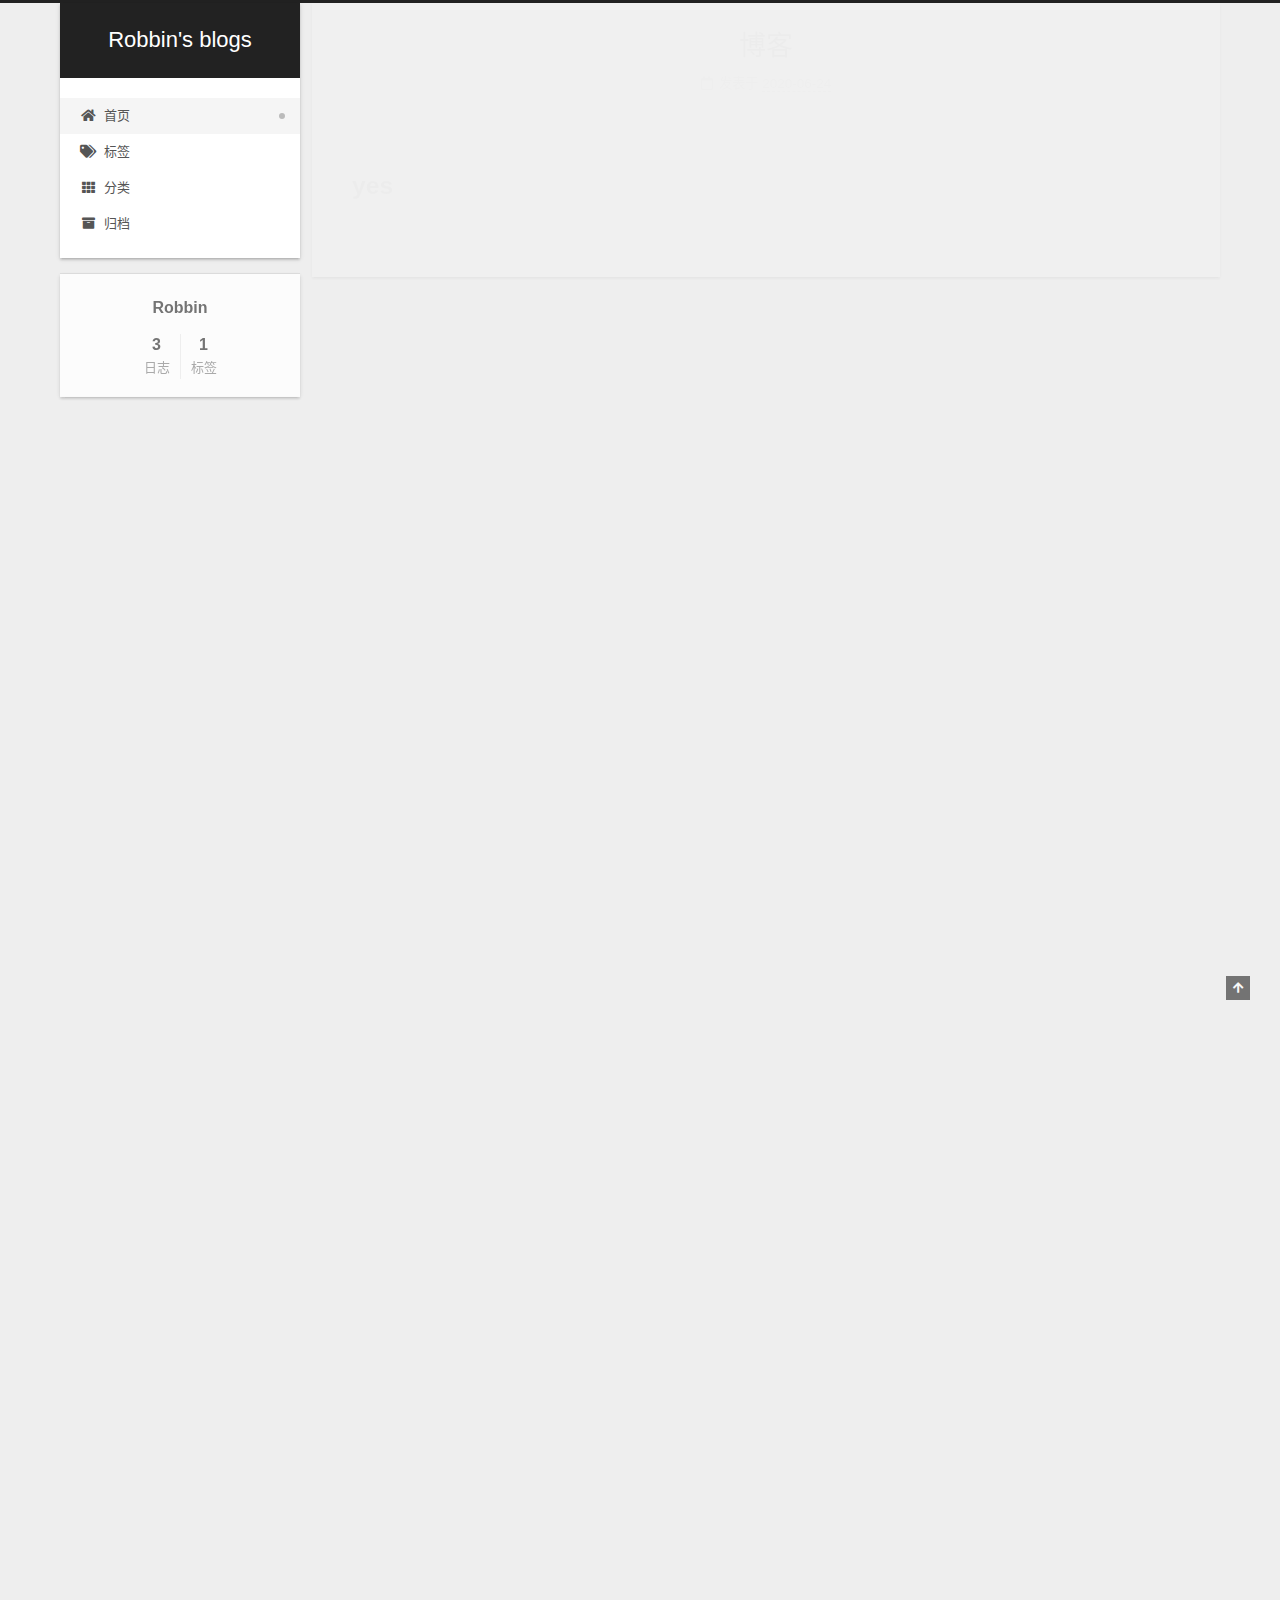
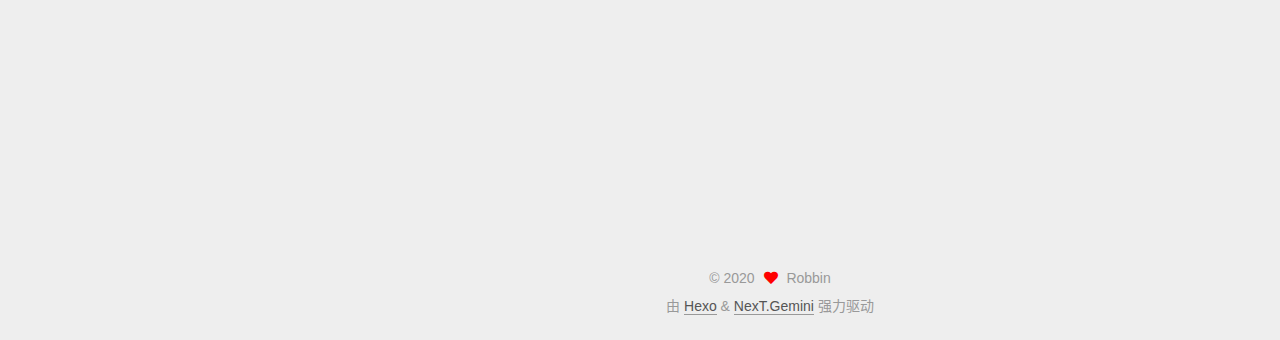
==== commit b1c04b08: "Site updated: 2020-06-24 15:40:18" ====
--- a/index.html
+++ b/index.html
@@ -151,6 +151,64 @@
 
           <div class="content index posts-expand">
             
+      
+  
+  
+  <article itemscope itemtype="http://schema.org/Article" class="post-block" lang="zh-CN">
+    <link itemprop="mainEntityOfPage" href="http://yoursite.com/2020/06/24/%E5%8D%9A%E5%AE%A2/">
+
+    <span hidden itemprop="author" itemscope itemtype="http://schema.org/Person">
+      <meta itemprop="image" content="/images/avatar.gif">
+      <meta itemprop="name" content="Robbin">
+      <meta itemprop="description" content="">
+    </span>
+
+    <span hidden itemprop="publisher" itemscope itemtype="http://schema.org/Organization">
+      <meta itemprop="name" content="Robbin's blogs">
+    </span>
+      <header class="post-header">
+        <h2 class="post-title" itemprop="name headline">
+          
+            <a href="/2020/06/24/%E5%8D%9A%E5%AE%A2/" class="post-title-link" itemprop="url">博客</a>
+        </h2>
+
+        <div class="post-meta">
+            <span class="post-meta-item">
+              <span class="post-meta-item-icon">
+                <i class="far fa-calendar"></i>
+              </span>
+              <span class="post-meta-item-text">发表于</span>
+              
+
+              <time title="创建时间：2020-06-24 15:21:12 / 修改时间：15:33:19" itemprop="dateCreated datePublished" datetime="2020-06-24T15:21:12+08:00">2020-06-24</time>
+            </span>
+
+          
+
+        </div>
+      </header>
+
+    
+    
+    
+    <div class="post-body" itemprop="articleBody">
+
+      
+          <h2 id="yes"><a href="#yes" class="headerlink" title="yes"></a>yes</h2>
+      
+    </div>
+
+    
+    
+    
+      <footer class="post-footer">
+        <div class="post-eof"></div>
+      </footer>
+  </article>
+  
+  
+  
+
       
   
   
@@ -347,9 +405,15 @@
       <div class="site-state-item site-state-posts">
           <a href="/archives/">
         
-          <span class="site-state-item-count">2</span>
+          <span class="site-state-item-count">3</span>
           <span class="site-state-item-name">日志</span>
         </a>
+      </div>
+      <div class="site-state-item site-state-tags">
+            <a href="/tags/">
+          
+        <span class="site-state-item-count">1</span>
+        <span class="site-state-item-name">标签</span></a>
       </div>
   </nav>
 </div>
--- a/css/main.css
+++ b/css/main.css
@@ -1168,7 +1168,7 @@
 }
 .links-of-author a::before,
 .links-of-author span.exturl::before {
-  background: #4f47ff;
+  background: #960a52;
   border-radius: 50%;
   content: ' ';
   display: inline-block;
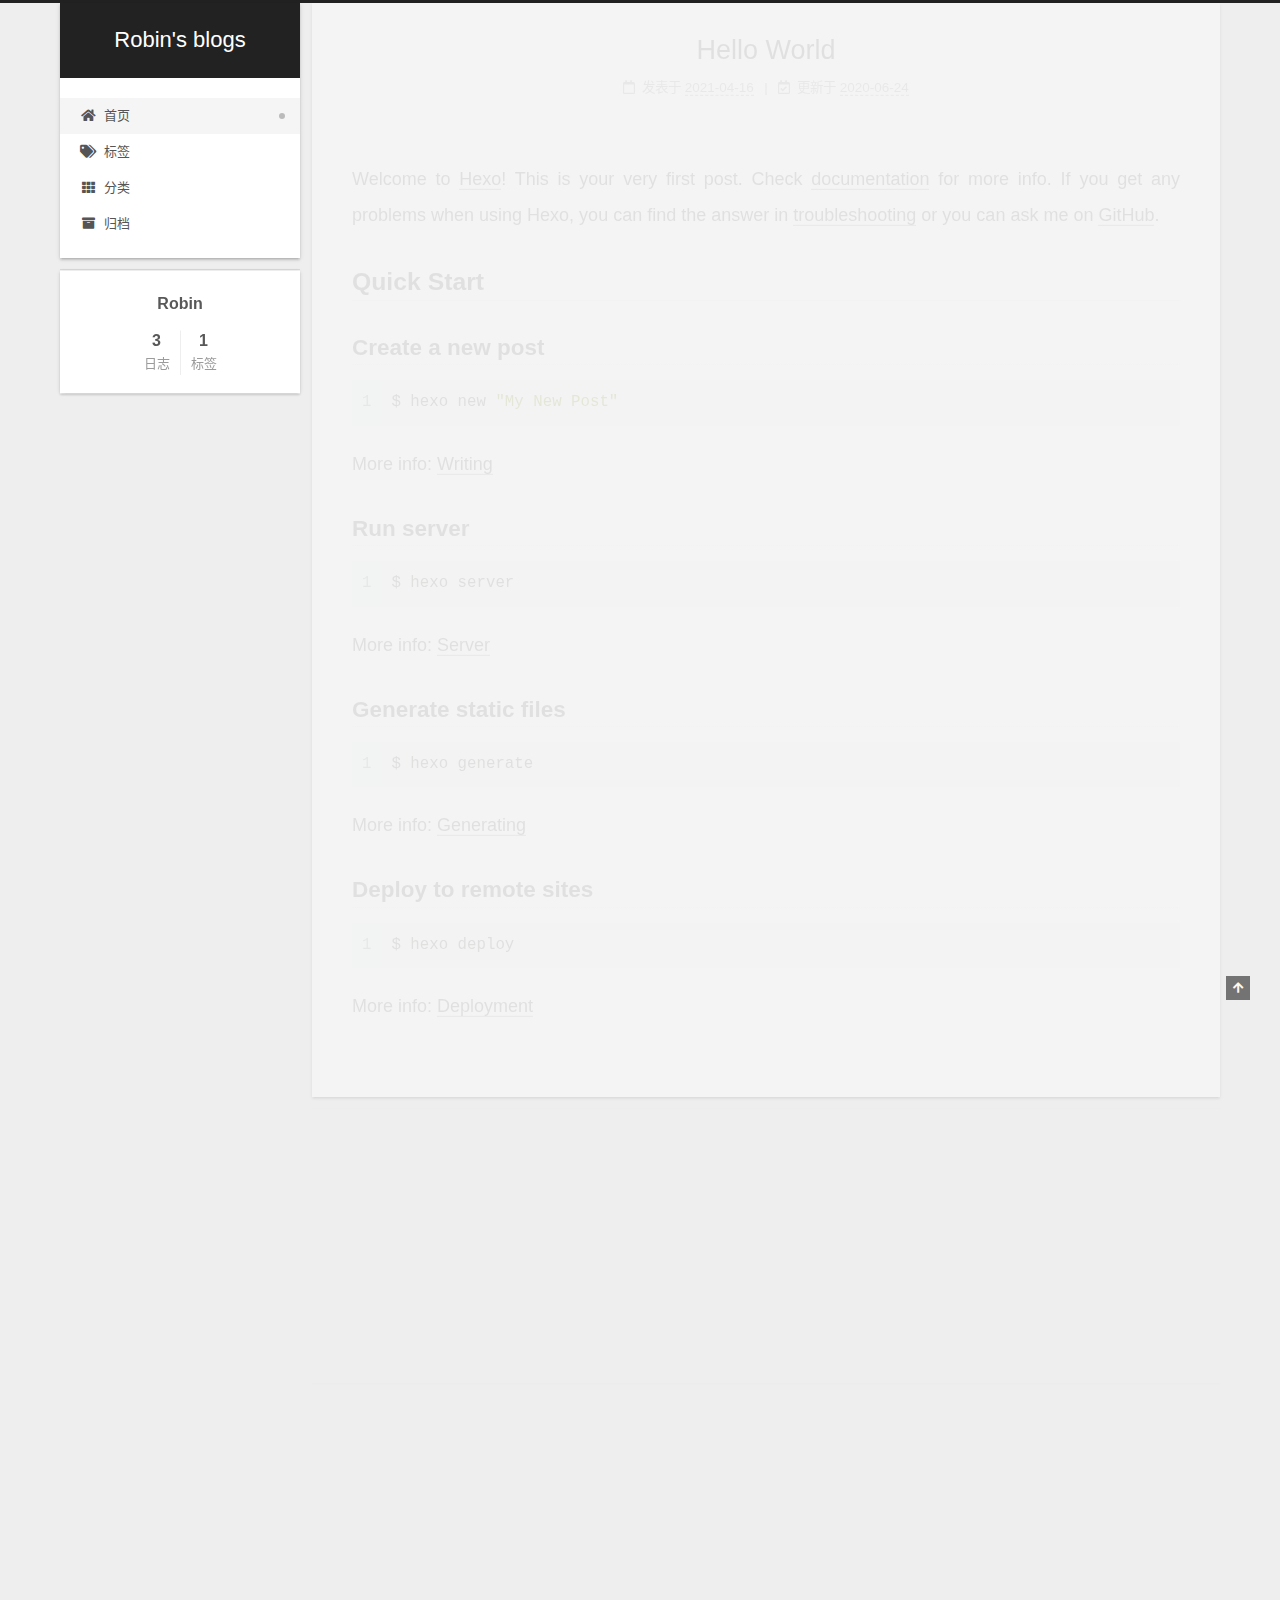
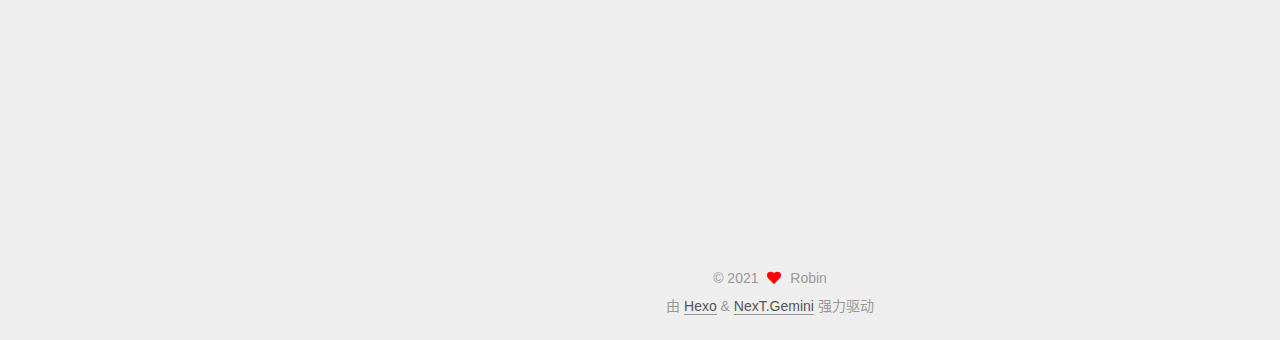
==== commit 29149a8f: "Site updated: 2021-04-16 21:55:56" ====
--- a/index.html
+++ b/index.html
@@ -17,18 +17,18 @@
 
 <script id="hexo-configurations">
     var NexT = window.NexT || {};
-    var CONFIG = {"hostname":"yoursite.com","root":"/","scheme":"Gemini","version":"7.8.0","exturl":false,"sidebar":{"position":"left","display":"post","padding":18,"offset":12,"onmobile":false},"copycode":{"enable":false,"show_result":false,"style":null},"back2top":{"enable":true,"sidebar":false,"scrollpercent":false},"bookmark":{"enable":false,"color":"#222","save":"auto"},"fancybox":false,"mediumzoom":false,"lazyload":false,"pangu":false,"comments":{"style":"tabs","active":null,"storage":true,"lazyload":false,"nav":null},"algolia":{"hits":{"per_page":10},"labels":{"input_placeholder":"Search for Posts","hits_empty":"We didn't find any results for the search: ${query}","hits_stats":"${hits} results found in ${time} ms"}},"localsearch":{"enable":false,"trigger":"auto","top_n_per_article":1,"unescape":false,"preload":false},"motion":{"enable":true,"async":false,"transition":{"post_block":"fadeIn","post_header":"slideDownIn","post_body":"slideDownIn","coll_header":"slideLeftIn","sidebar":"slideUpIn"}}};
+    var CONFIG = {"hostname":"soulworker.work","root":"/","scheme":"Gemini","version":"7.8.0","exturl":false,"sidebar":{"position":"left","display":"post","padding":18,"offset":12,"onmobile":false},"copycode":{"enable":false,"show_result":false,"style":null},"back2top":{"enable":true,"sidebar":false,"scrollpercent":false},"bookmark":{"enable":false,"color":"#222","save":"auto"},"fancybox":false,"mediumzoom":false,"lazyload":false,"pangu":false,"comments":{"style":"tabs","active":null,"storage":true,"lazyload":false,"nav":null},"algolia":{"hits":{"per_page":10},"labels":{"input_placeholder":"Search for Posts","hits_empty":"We didn't find any results for the search: ${query}","hits_stats":"${hits} results found in ${time} ms"}},"localsearch":{"enable":false,"trigger":"auto","top_n_per_article":1,"unescape":false,"preload":false},"motion":{"enable":true,"async":false,"transition":{"post_block":"fadeIn","post_header":"slideDownIn","post_body":"slideDownIn","coll_header":"slideLeftIn","sidebar":"slideUpIn"}}};
   </script>
 
   <meta property="og:type" content="website">
-<meta property="og:title" content="Robbin&#39;s blogs">
-<meta property="og:url" content="http://yoursite.com/index.html">
-<meta property="og:site_name" content="Robbin&#39;s blogs">
+<meta property="og:title" content="Robin&#39;s blogs">
+<meta property="og:url" content="soulworker.work/index.html">
+<meta property="og:site_name" content="Robin&#39;s blogs">
 <meta property="og:locale" content="zh_CN">
-<meta property="article:author" content="Robbin">
+<meta property="article:author" content="Robin">
 <meta name="twitter:card" content="summary">
 
-<link rel="canonical" href="http://yoursite.com/">
+<link rel="canonical" href="soulworker.work/">
 
 
 <script id="page-configurations">
@@ -41,7 +41,7 @@
   };
 </script>
 
-  <title>Robbin's blogs</title>
+  <title>Robin's blogs</title>
   
 
 
@@ -92,7 +92,7 @@
 
     <a href="/" class="brand" rel="start">
       <span class="logo-line-before"><i></i></span>
-      <h1 class="site-title">Robbin's blogs</h1>
+      <h1 class="site-title">Robin's blogs</h1>
       <span class="logo-line-after"><i></i></span>
     </a>
   </div>
@@ -155,16 +155,93 @@
   
   
   <article itemscope itemtype="http://schema.org/Article" class="post-block" lang="zh-CN">
-    <link itemprop="mainEntityOfPage" href="http://yoursite.com/2020/06/24/%E5%8D%9A%E5%AE%A2/">
+    <link itemprop="mainEntityOfPage" href="soulworker.work/2021/04/16/hello-world/">
 
     <span hidden itemprop="author" itemscope itemtype="http://schema.org/Person">
       <meta itemprop="image" content="/images/avatar.gif">
-      <meta itemprop="name" content="Robbin">
+      <meta itemprop="name" content="Robin">
       <meta itemprop="description" content="">
     </span>
 
     <span hidden itemprop="publisher" itemscope itemtype="http://schema.org/Organization">
-      <meta itemprop="name" content="Robbin's blogs">
+      <meta itemprop="name" content="Robin's blogs">
+    </span>
+      <header class="post-header">
+        <h2 class="post-title" itemprop="name headline">
+          
+            <a href="/2021/04/16/hello-world/" class="post-title-link" itemprop="url">Hello World</a>
+        </h2>
+
+        <div class="post-meta">
+            <span class="post-meta-item">
+              <span class="post-meta-item-icon">
+                <i class="far fa-calendar"></i>
+              </span>
+              <span class="post-meta-item-text">发表于</span>
+
+              <time title="创建时间：2021-04-16 21:38:53" itemprop="dateCreated datePublished" datetime="2021-04-16T21:38:53+08:00">2021-04-16</time>
+            </span>
+              <span class="post-meta-item">
+                <span class="post-meta-item-icon">
+                  <i class="far fa-calendar-check"></i>
+                </span>
+                <span class="post-meta-item-text">更新于</span>
+                <time title="修改时间：2020-06-24 12:19:23" itemprop="dateModified" datetime="2020-06-24T12:19:23+08:00">2020-06-24</time>
+              </span>
+
+          
+
+        </div>
+      </header>
+
+    
+    
+    
+    <div class="post-body" itemprop="articleBody">
+
+      
+          <p>Welcome to <a href="https://hexo.io/" target="_blank" rel="noopener">Hexo</a>! This is your very first post. Check <a href="https://hexo.io/docs/" target="_blank" rel="noopener">documentation</a> for more info. If you get any problems when using Hexo, you can find the answer in <a href="https://hexo.io/docs/troubleshooting.html" target="_blank" rel="noopener">troubleshooting</a> or you can ask me on <a href="https://github.com/hexojs/hexo/issues" target="_blank" rel="noopener">GitHub</a>.</p>
+<h2 id="Quick-Start"><a href="#Quick-Start" class="headerlink" title="Quick Start"></a>Quick Start</h2><h3 id="Create-a-new-post"><a href="#Create-a-new-post" class="headerlink" title="Create a new post"></a>Create a new post</h3><figure class="highlight bash"><table><tr><td class="gutter"><pre><span class="line">1</span><br></pre></td><td class="code"><pre><span class="line">$ hexo new <span class="string">"My New Post"</span></span><br></pre></td></tr></table></figure>
+
+<p>More info: <a href="https://hexo.io/docs/writing.html" target="_blank" rel="noopener">Writing</a></p>
+<h3 id="Run-server"><a href="#Run-server" class="headerlink" title="Run server"></a>Run server</h3><figure class="highlight bash"><table><tr><td class="gutter"><pre><span class="line">1</span><br></pre></td><td class="code"><pre><span class="line">$ hexo server</span><br></pre></td></tr></table></figure>
+
+<p>More info: <a href="https://hexo.io/docs/server.html" target="_blank" rel="noopener">Server</a></p>
+<h3 id="Generate-static-files"><a href="#Generate-static-files" class="headerlink" title="Generate static files"></a>Generate static files</h3><figure class="highlight bash"><table><tr><td class="gutter"><pre><span class="line">1</span><br></pre></td><td class="code"><pre><span class="line">$ hexo generate</span><br></pre></td></tr></table></figure>
+
+<p>More info: <a href="https://hexo.io/docs/generating.html" target="_blank" rel="noopener">Generating</a></p>
+<h3 id="Deploy-to-remote-sites"><a href="#Deploy-to-remote-sites" class="headerlink" title="Deploy to remote sites"></a>Deploy to remote sites</h3><figure class="highlight bash"><table><tr><td class="gutter"><pre><span class="line">1</span><br></pre></td><td class="code"><pre><span class="line">$ hexo deploy</span><br></pre></td></tr></table></figure>
+
+<p>More info: <a href="https://hexo.io/docs/one-command-deployment.html" target="_blank" rel="noopener">Deployment</a></p>
+
+      
+    </div>
+
+    
+    
+    
+      <footer class="post-footer">
+        <div class="post-eof"></div>
+      </footer>
+  </article>
+  
+  
+  
+
+      
+  
+  
+  <article itemscope itemtype="http://schema.org/Article" class="post-block" lang="zh-CN">
+    <link itemprop="mainEntityOfPage" href="soulworker.work/2020/06/24/%E5%8D%9A%E5%AE%A2/">
+
+    <span hidden itemprop="author" itemscope itemtype="http://schema.org/Person">
+      <meta itemprop="image" content="/images/avatar.gif">
+      <meta itemprop="name" content="Robin">
+      <meta itemprop="description" content="">
+    </span>
+
+    <span hidden itemprop="publisher" itemscope itemtype="http://schema.org/Organization">
+      <meta itemprop="name" content="Robin's blogs">
     </span>
       <header class="post-header">
         <h2 class="post-title" itemprop="name headline">
@@ -213,16 +290,16 @@
   
   
   <article itemscope itemtype="http://schema.org/Article" class="post-block" lang="zh-CN">
-    <link itemprop="mainEntityOfPage" href="http://yoursite.com/2020/06/24/%E6%88%91%E7%9A%84%E7%AC%AC%E4%B8%80%E7%AF%87%E5%8D%9A%E5%AE%A2%E6%96%87%E7%AB%A0/">
+    <link itemprop="mainEntityOfPage" href="soulworker.work/2020/06/24/%E6%88%91%E7%9A%84%E7%AC%AC%E4%B8%80%E7%AF%87%E5%8D%9A%E5%AE%A2%E6%96%87%E7%AB%A0/">
 
     <span hidden itemprop="author" itemscope itemtype="http://schema.org/Person">
       <meta itemprop="image" content="/images/avatar.gif">
-      <meta itemprop="name" content="Robbin">
+      <meta itemprop="name" content="Robin">
       <meta itemprop="description" content="">
     </span>
 
     <span hidden itemprop="publisher" itemscope itemtype="http://schema.org/Organization">
-      <meta itemprop="name" content="Robbin's blogs">
+      <meta itemprop="name" content="Robin's blogs">
     </span>
       <header class="post-header">
         <h2 class="post-title" itemprop="name headline">
@@ -254,76 +331,6 @@
       
           <h2 id="第一章"><a href="#第一章" class="headerlink" title="第一章"></a>第一章</h2><p>内容</p>
 <h2 id="第二章"><a href="#第二章" class="headerlink" title="第二章"></a>第二章</h2><p>内容</p>
-
-      
-    </div>
-
-    
-    
-    
-      <footer class="post-footer">
-        <div class="post-eof"></div>
-      </footer>
-  </article>
-  
-  
-  
-
-      
-  
-  
-  <article itemscope itemtype="http://schema.org/Article" class="post-block" lang="zh-CN">
-    <link itemprop="mainEntityOfPage" href="http://yoursite.com/2020/06/24/hello-world/">
-
-    <span hidden itemprop="author" itemscope itemtype="http://schema.org/Person">
-      <meta itemprop="image" content="/images/avatar.gif">
-      <meta itemprop="name" content="Robbin">
-      <meta itemprop="description" content="">
-    </span>
-
-    <span hidden itemprop="publisher" itemscope itemtype="http://schema.org/Organization">
-      <meta itemprop="name" content="Robbin's blogs">
-    </span>
-      <header class="post-header">
-        <h2 class="post-title" itemprop="name headline">
-          
-            <a href="/2020/06/24/hello-world/" class="post-title-link" itemprop="url">Hello World</a>
-        </h2>
-
-        <div class="post-meta">
-            <span class="post-meta-item">
-              <span class="post-meta-item-icon">
-                <i class="far fa-calendar"></i>
-              </span>
-              <span class="post-meta-item-text">发表于</span>
-
-              <time title="创建时间：2020-06-24 12:19:23" itemprop="dateCreated datePublished" datetime="2020-06-24T12:19:23+08:00">2020-06-24</time>
-            </span>
-
-          
-
-        </div>
-      </header>
-
-    
-    
-    
-    <div class="post-body" itemprop="articleBody">
-
-      
-          <p>Welcome to <a href="https://hexo.io/" target="_blank" rel="noopener">Hexo</a>! This is your very first post. Check <a href="https://hexo.io/docs/" target="_blank" rel="noopener">documentation</a> for more info. If you get any problems when using Hexo, you can find the answer in <a href="https://hexo.io/docs/troubleshooting.html" target="_blank" rel="noopener">troubleshooting</a> or you can ask me on <a href="https://github.com/hexojs/hexo/issues" target="_blank" rel="noopener">GitHub</a>.</p>
-<h2 id="Quick-Start"><a href="#Quick-Start" class="headerlink" title="Quick Start"></a>Quick Start</h2><h3 id="Create-a-new-post"><a href="#Create-a-new-post" class="headerlink" title="Create a new post"></a>Create a new post</h3><figure class="highlight bash"><table><tr><td class="gutter"><pre><span class="line">1</span><br></pre></td><td class="code"><pre><span class="line">$ hexo new <span class="string">"My New Post"</span></span><br></pre></td></tr></table></figure>
-
-<p>More info: <a href="https://hexo.io/docs/writing.html" target="_blank" rel="noopener">Writing</a></p>
-<h3 id="Run-server"><a href="#Run-server" class="headerlink" title="Run server"></a>Run server</h3><figure class="highlight bash"><table><tr><td class="gutter"><pre><span class="line">1</span><br></pre></td><td class="code"><pre><span class="line">$ hexo server</span><br></pre></td></tr></table></figure>
-
-<p>More info: <a href="https://hexo.io/docs/server.html" target="_blank" rel="noopener">Server</a></p>
-<h3 id="Generate-static-files"><a href="#Generate-static-files" class="headerlink" title="Generate static files"></a>Generate static files</h3><figure class="highlight bash"><table><tr><td class="gutter"><pre><span class="line">1</span><br></pre></td><td class="code"><pre><span class="line">$ hexo generate</span><br></pre></td></tr></table></figure>
-
-<p>More info: <a href="https://hexo.io/docs/generating.html" target="_blank" rel="noopener">Generating</a></p>
-<h3 id="Deploy-to-remote-sites"><a href="#Deploy-to-remote-sites" class="headerlink" title="Deploy to remote sites"></a>Deploy to remote sites</h3><figure class="highlight bash"><table><tr><td class="gutter"><pre><span class="line">1</span><br></pre></td><td class="code"><pre><span class="line">$ hexo deploy</span><br></pre></td></tr></table></figure>
-
-<p>More info: <a href="https://hexo.io/docs/one-command-deployment.html" target="_blank" rel="noopener">Deployment</a></p>
 
       
     </div>
@@ -397,7 +404,7 @@
 
       <div class="site-overview-wrap sidebar-panel">
         <div class="site-author motion-element" itemprop="author" itemscope itemtype="http://schema.org/Person">
-  <p class="site-author-name" itemprop="name">Robbin</p>
+  <p class="site-author-name" itemprop="name">Robin</p>
   <div class="site-description" itemprop="description"></div>
 </div>
 <div class="site-state-wrap motion-element">
@@ -439,11 +446,11 @@
 <div class="copyright">
   
   &copy; 
-  <span itemprop="copyrightYear">2020</span>
+  <span itemprop="copyrightYear">2021</span>
   <span class="with-love">
     <i class="fa fa-heart"></i>
   </span>
-  <span class="author" itemprop="copyrightHolder">Robbin</span>
+  <span class="author" itemprop="copyrightHolder">Robin</span>
 </div>
   <div class="powered-by">由 <a href="https://hexo.io/" class="theme-link" rel="noopener" target="_blank">Hexo</a> & <a href="https://theme-next.org/" class="theme-link" rel="noopener" target="_blank">NexT.Gemini</a> 强力驱动
   </div>
--- a/css/main.css
+++ b/css/main.css
@@ -1168,7 +1168,7 @@
 }
 .links-of-author a::before,
 .links-of-author span.exturl::before {
-  background: #960a52;
+  background: #ff1f63;
   border-radius: 50%;
   content: ' ';
   display: inline-block;
